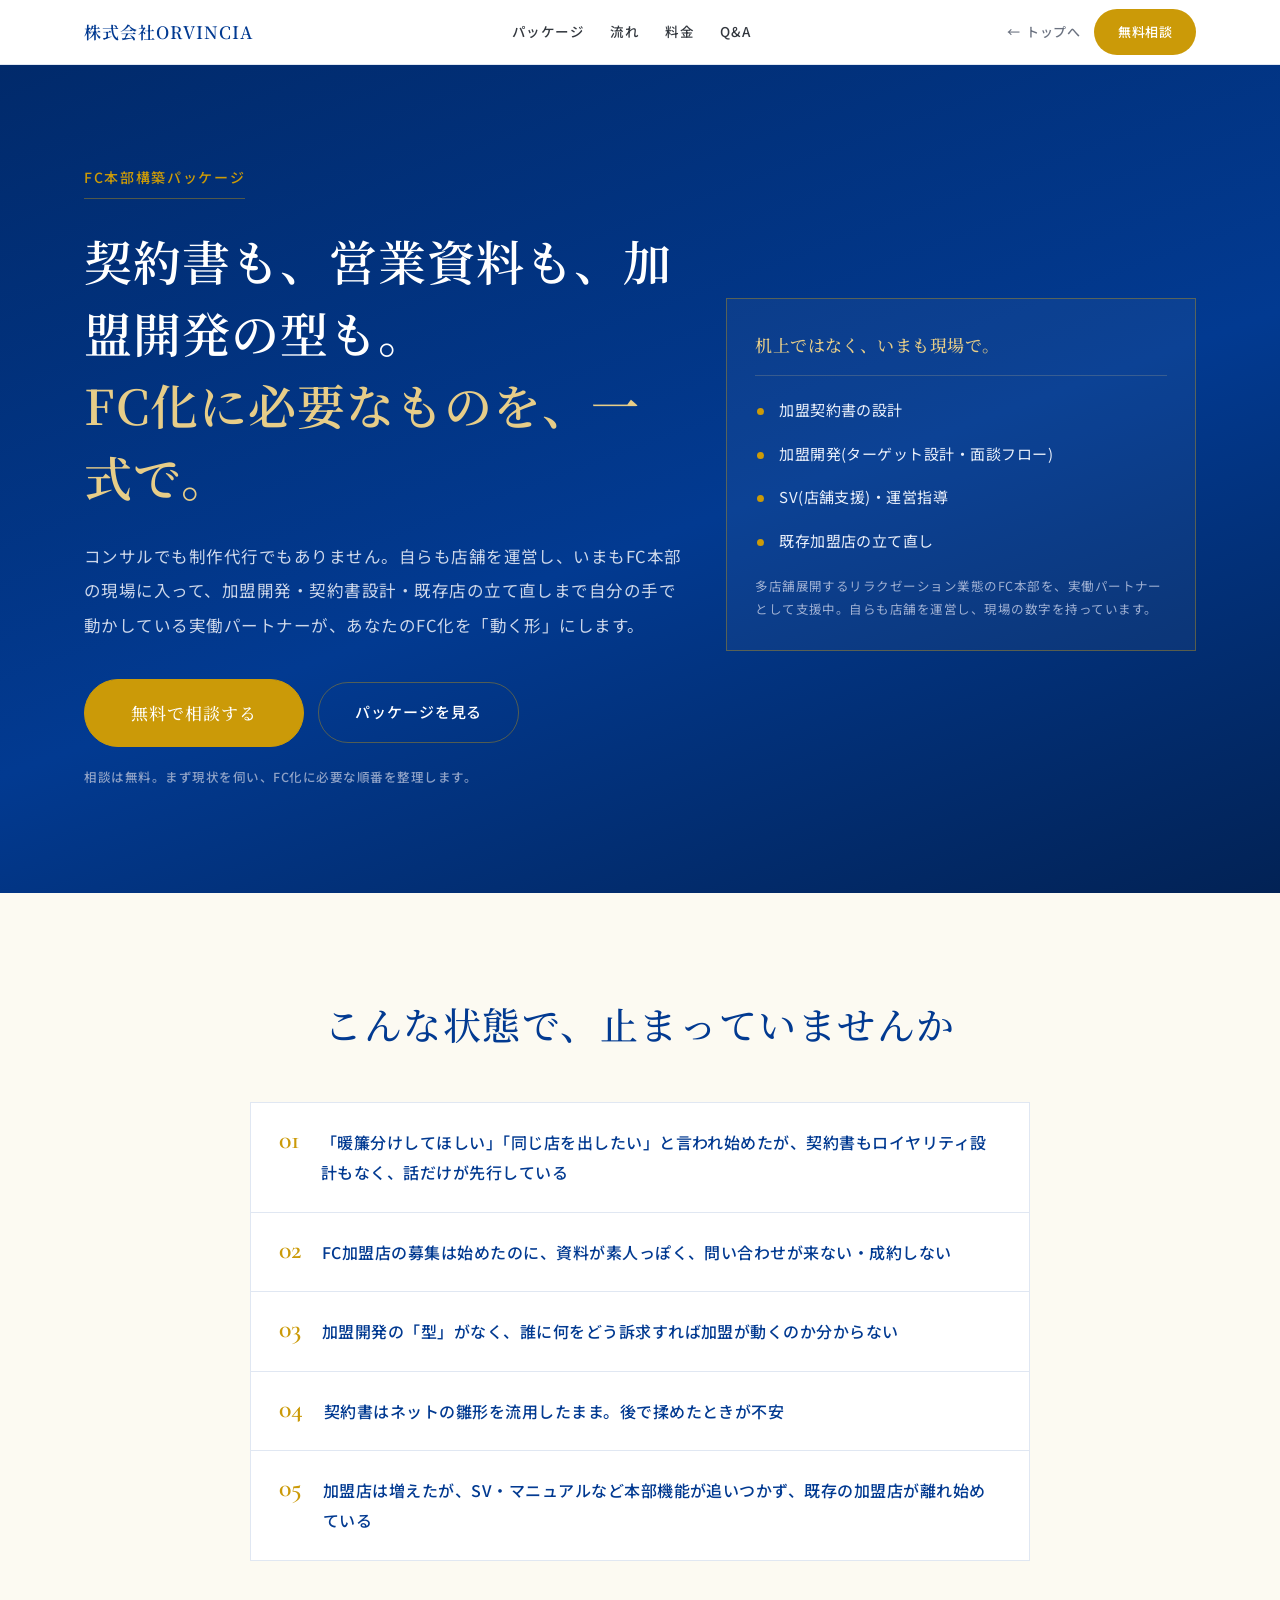
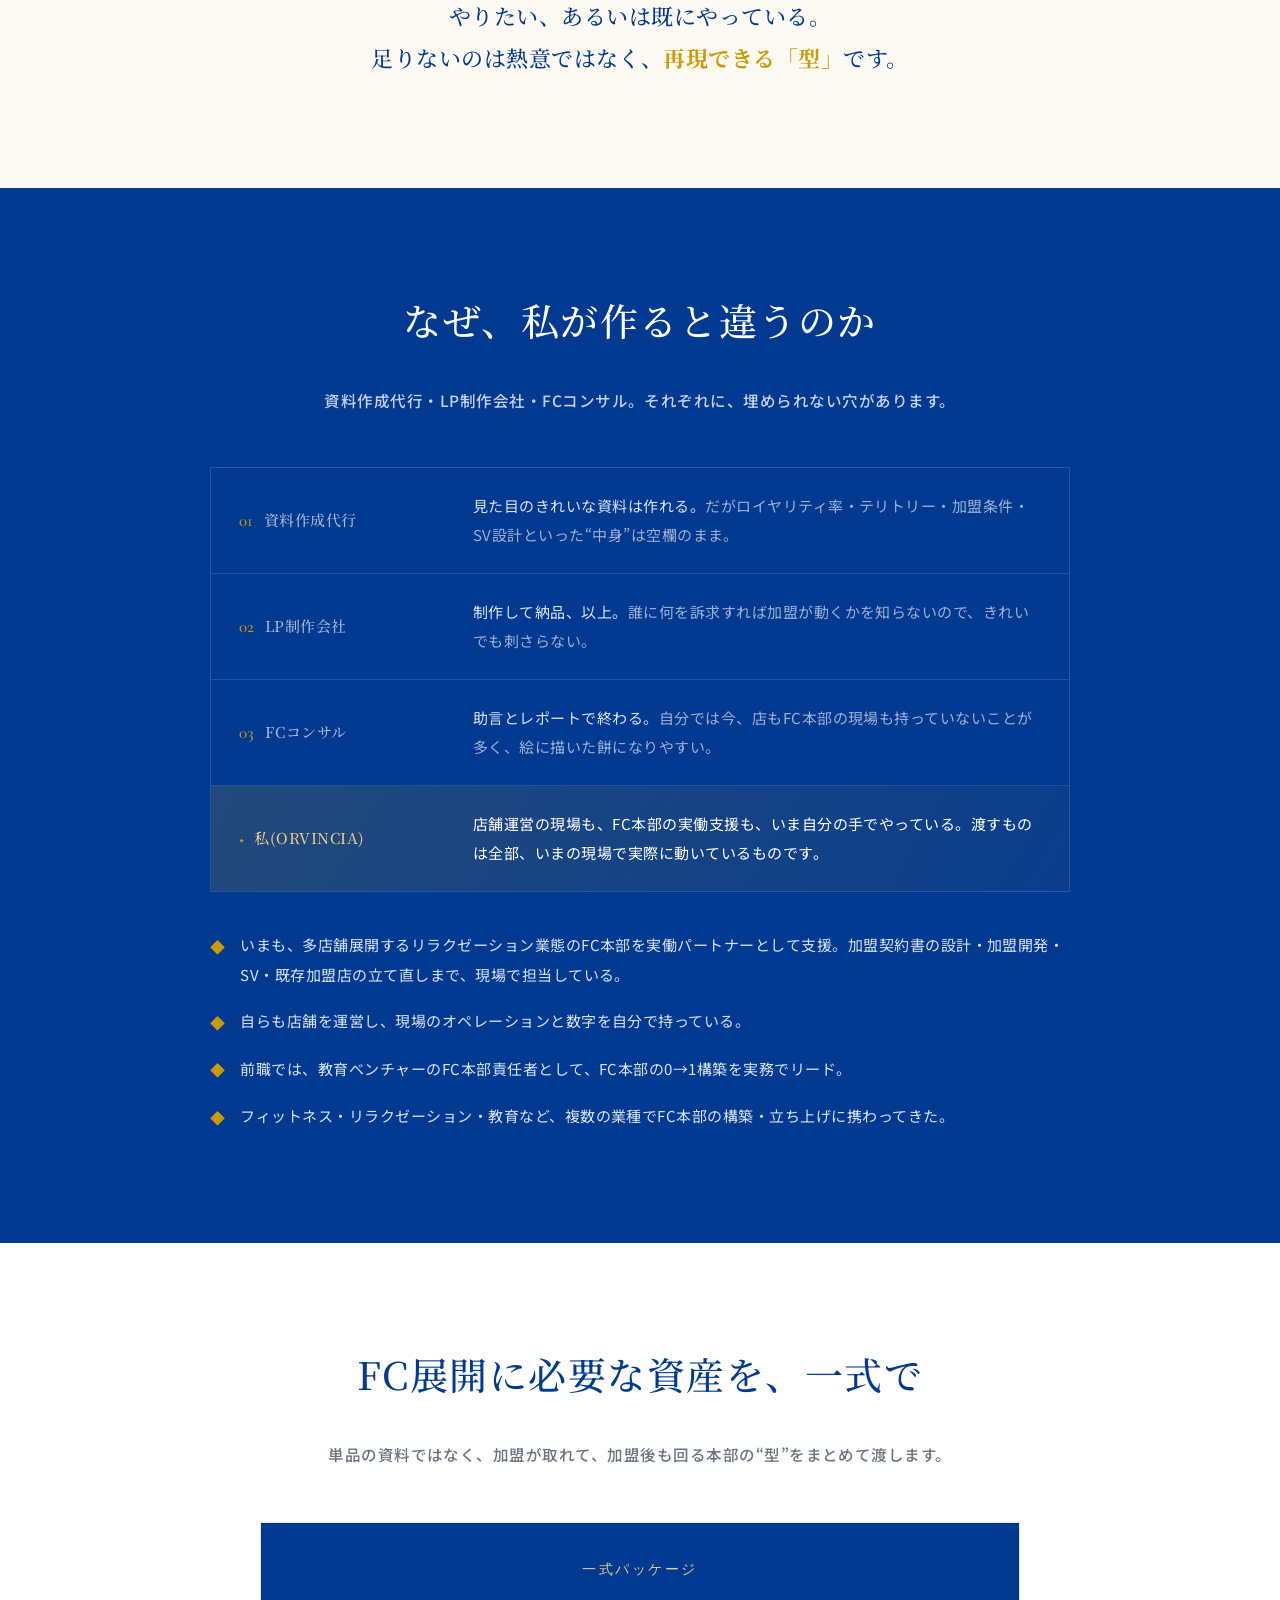
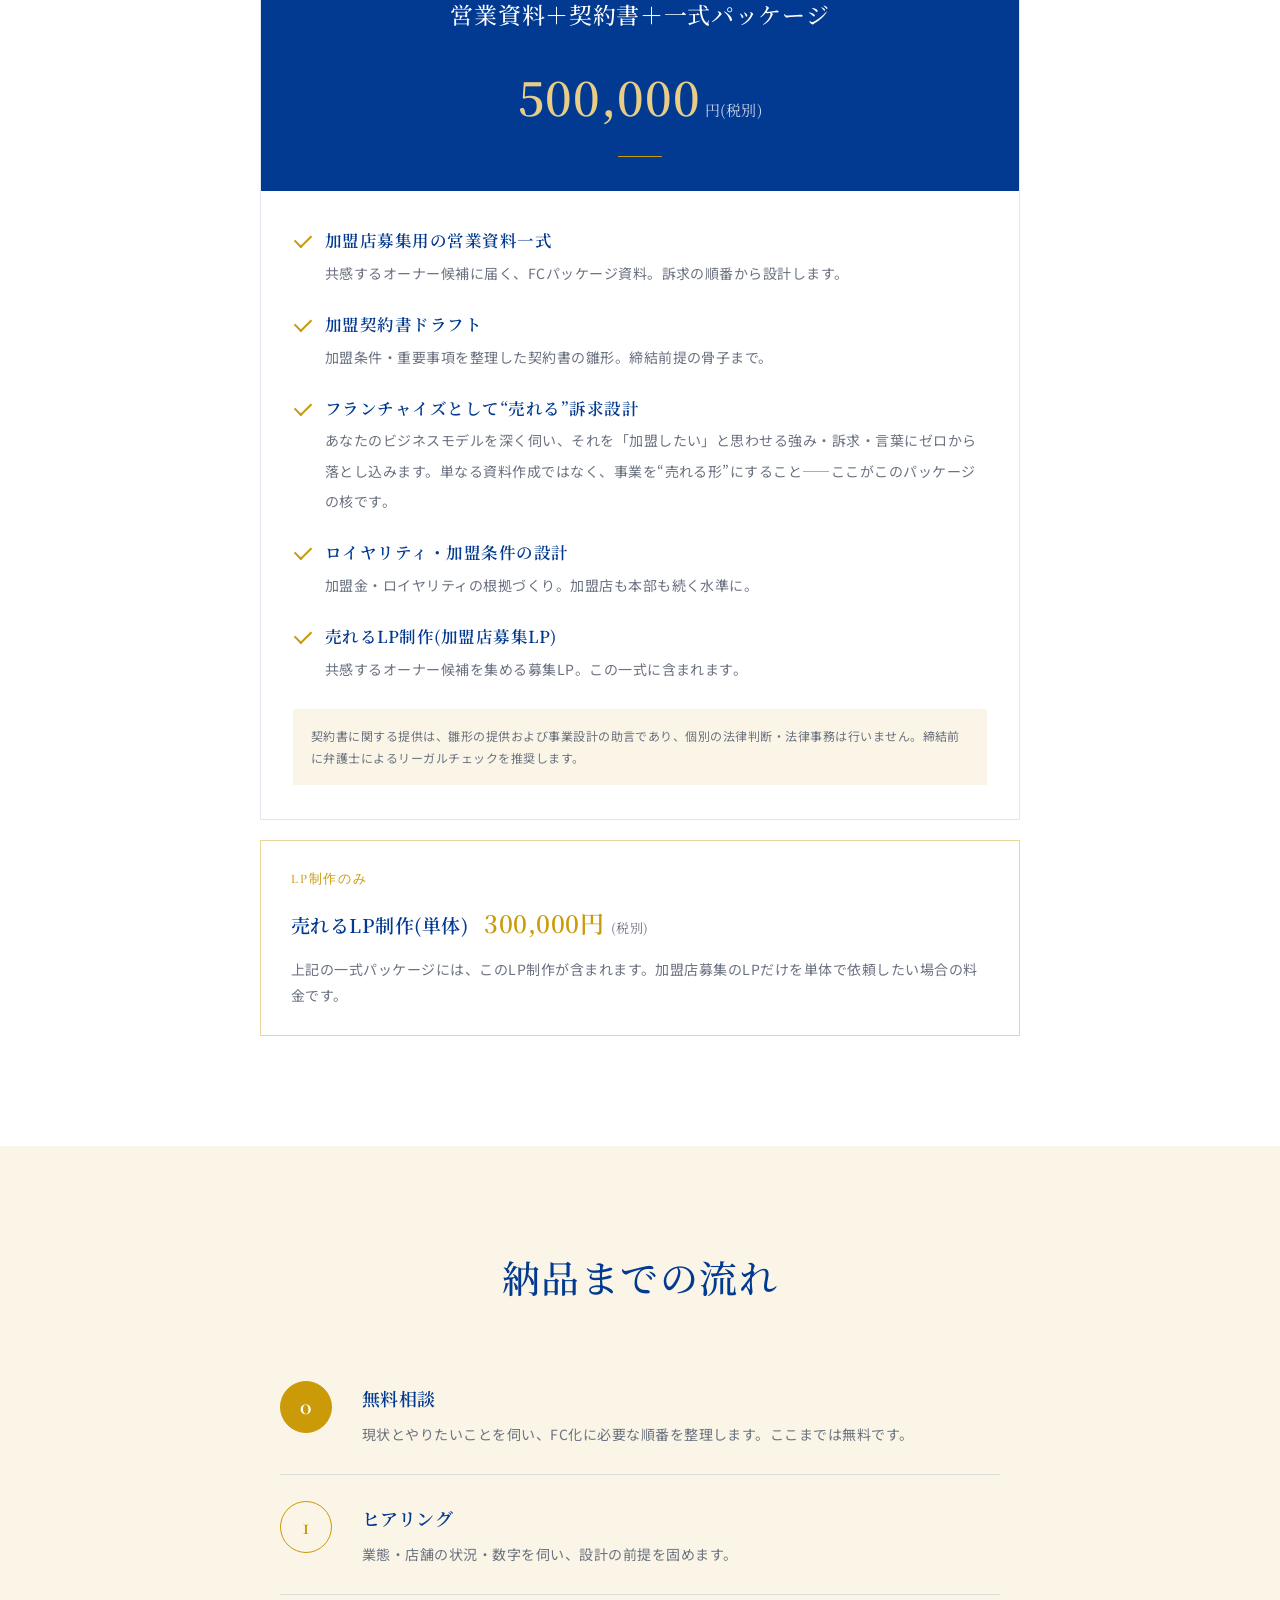
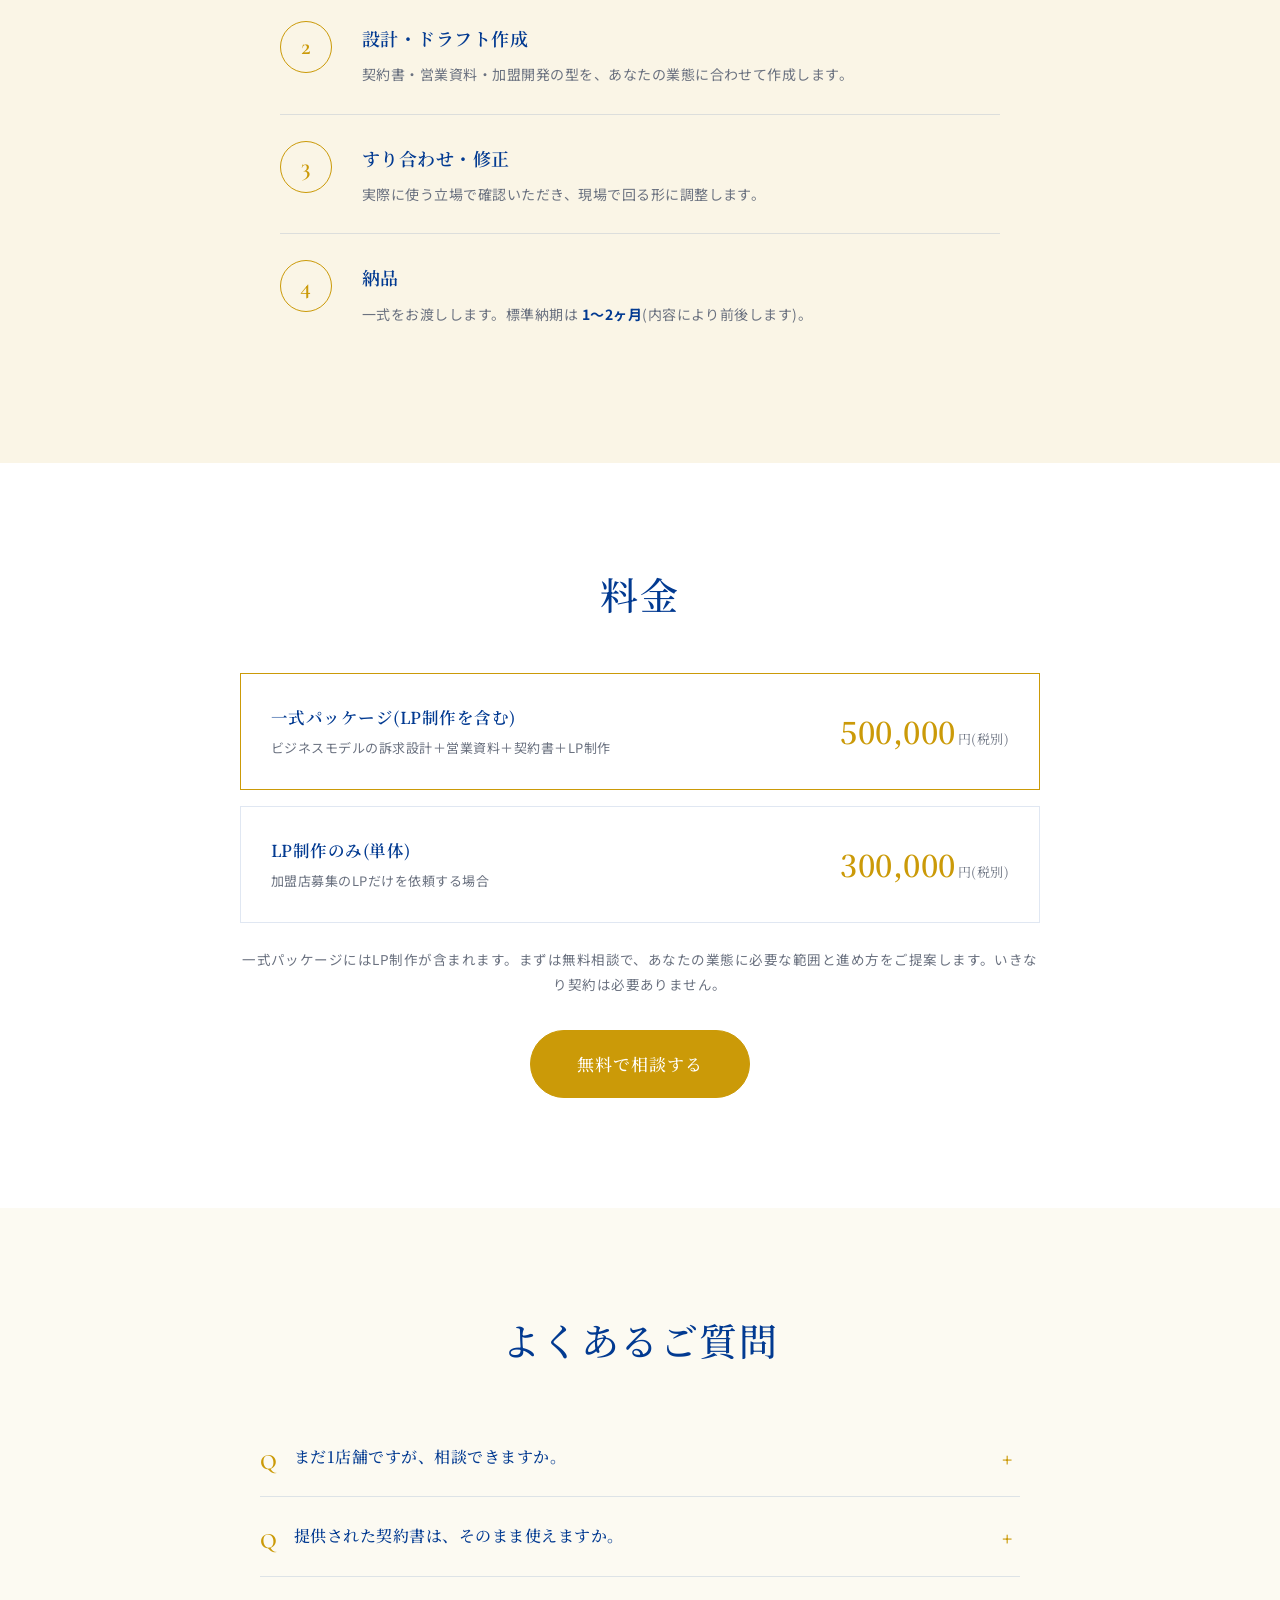
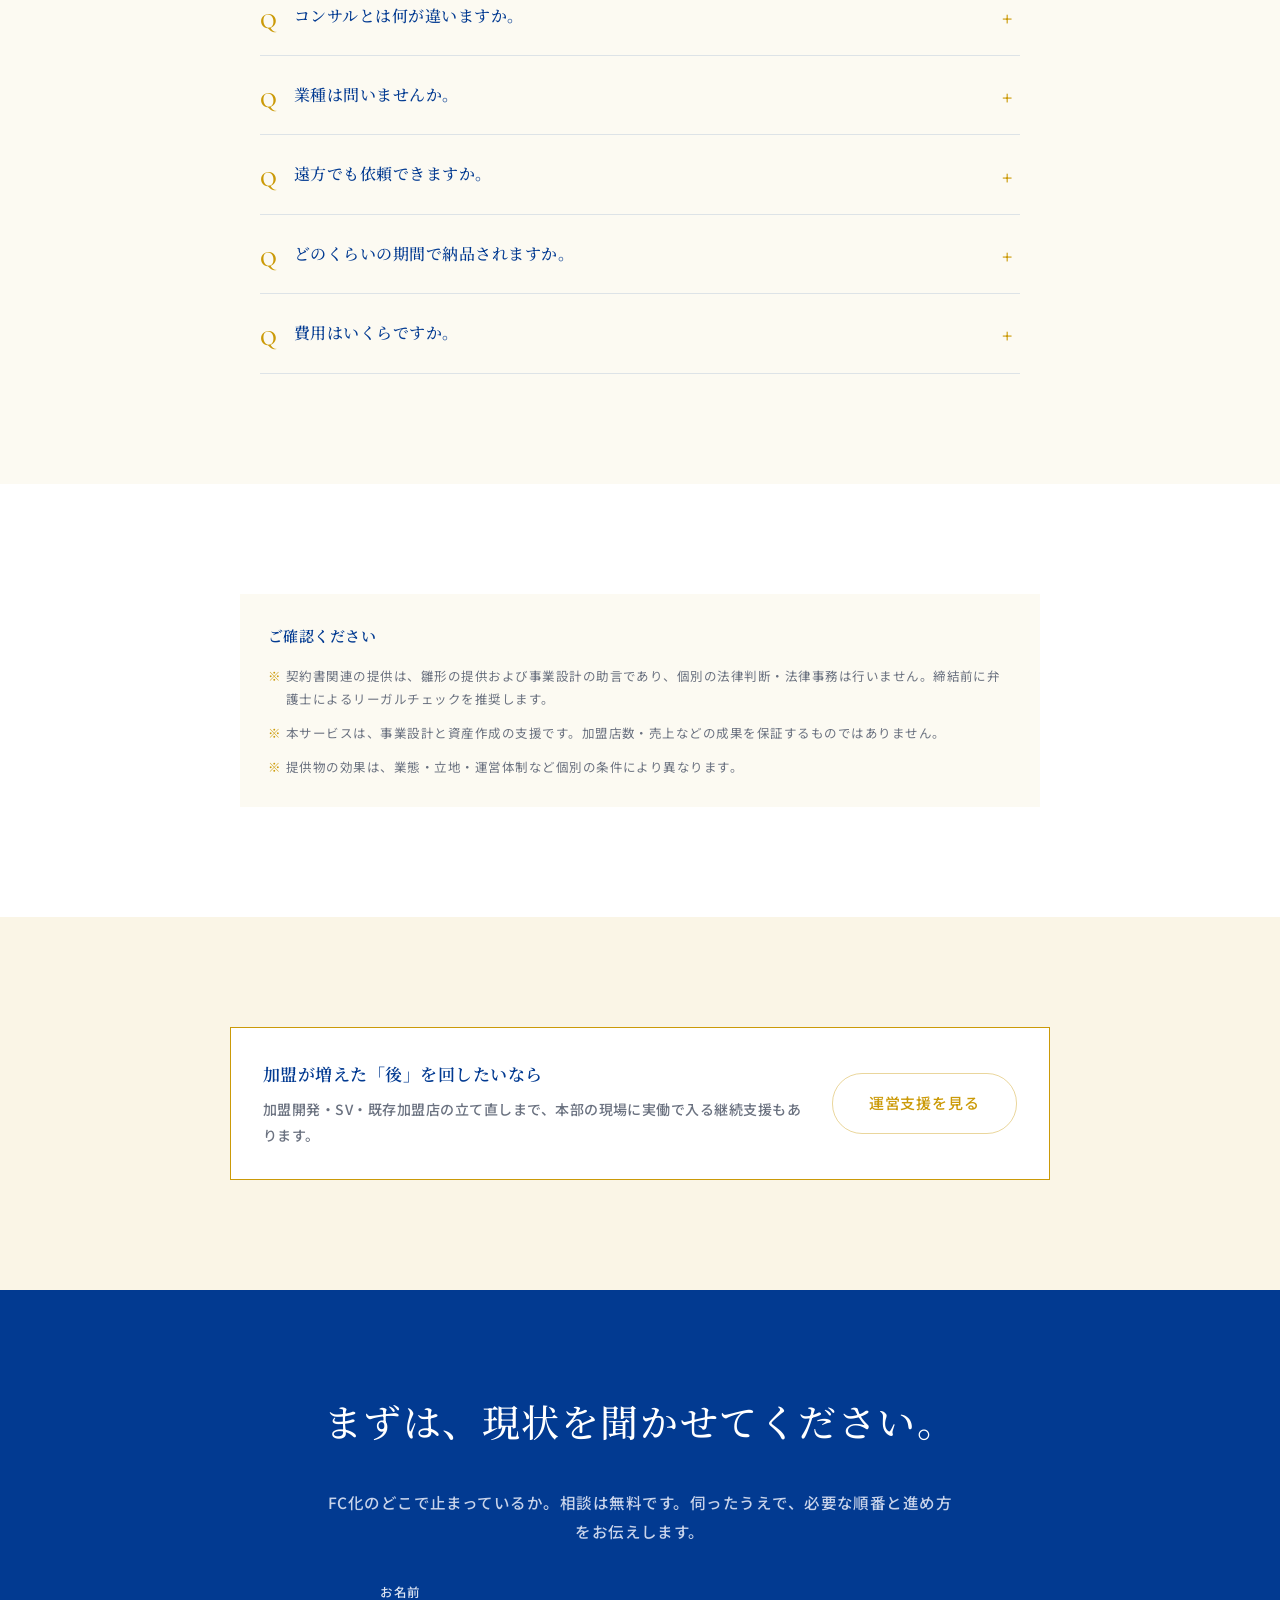
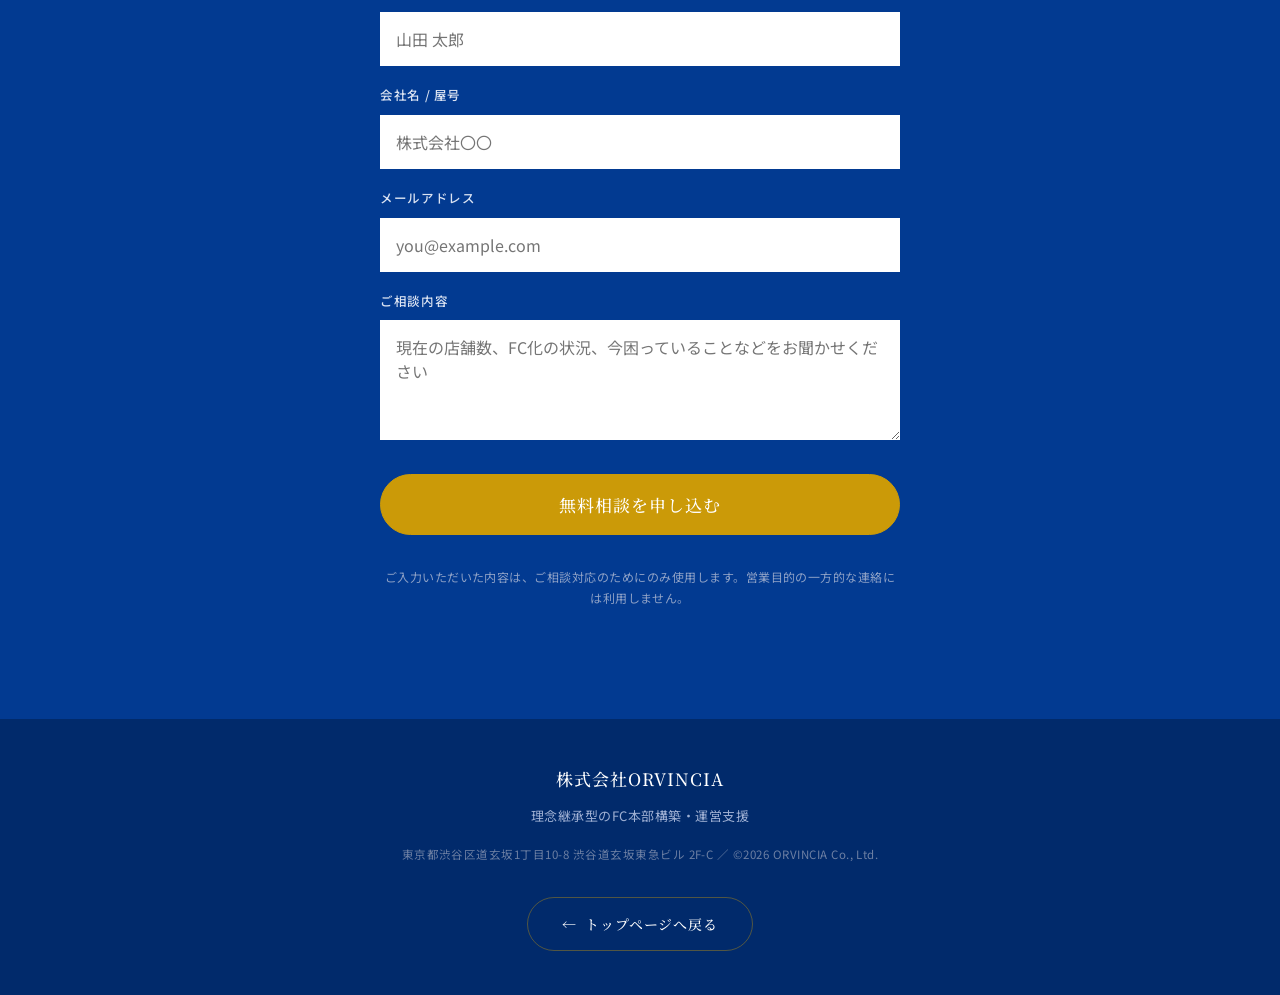
==== fc-package/index.html @ 1d01ac95 "両LPヘッダーにページ内メニューを追加 - 構築LP: パッケージ/流れ/料金/Q&A、運営支援LP: 支援内容/進め方/料金/Q&A のアンカーメニューをヘッダー中央に配置 - デスクトップ(860" ====
<!DOCTYPE html>
<html lang="ja">
<head>
<meta charset="UTF-8">
<meta name="viewport" content="width=device-width, initial-scale=1.0">
<title>FC本部構築パッケージ | 株式会社ORVINCIA</title>
<meta name="description" content="契約書・営業資料・加盟開発の型まで一式で。コンサルでも制作代行でもなく、自らも店舗を運営し、いまもFC本部の現場で手を動かしている実働パートナーが、あなたのFC化を動く資産にします。">
<link rel="preconnect" href="https://fonts.googleapis.com">
<link rel="preconnect" href="https://fonts.gstatic.com" crossorigin>
<link href="https://fonts.googleapis.com/css2?family=Cormorant+Garamond:wght@500;600&family=Noto+Sans+JP:wght@400;500;700&family=Noto+Serif+JP:wght@400;500;600;700&display=swap" rel="stylesheet">
<style>
  :root{
    --navy:#023a91;
    --navy-d:#012a6b;
    --gold:#cb9a08;
    --gold-d:#a67f06;
    --ink:#33383f;
    --ink-soft:#6b7280;
    --iv1:#fcfaf2;
    --iv2:#faf5e6;
    --iv3:#fdfaf2;
    --line:rgba(2,58,145,.12);
    --gold-line:rgba(203,154,8,.4);
    --maxw:1160px;
  }
  *{box-sizing:border-box;margin:0;padding:0}
  html{scroll-behavior:smooth;-webkit-text-size-adjust:100%}
  body{font-family:"Noto Sans JP",sans-serif;font-weight:500;color:var(--ink);background:#fff;line-height:1.9;font-size:16px;letter-spacing:.03em;-webkit-font-smoothing:antialiased}
  a{color:inherit;text-decoration:none}
  img{max-width:100%;display:block}
  .wrap{max-width:var(--maxw);margin:0 auto;padding:0 24px}
  .serif{font-family:"Noto Serif JP",serif}

  /* signature eyebrow: huge faded-gold English + navy serif JP */
  .eyebrow{margin-bottom:40px;text-align:center;line-height:1}
  .eyebrow .en{display:block;font-family:"Cormorant Garamond",serif;font-weight:600;font-size:clamp(46px,10vw,84px);color:rgba(203,154,8,.28);letter-spacing:.06em;text-transform:capitalize}
  .eyebrow .jp{display:block;font-family:"Noto Serif JP",serif;font-weight:500;font-size:clamp(24px,5.4vw,38px);color:var(--navy);margin-top:-.15em;letter-spacing:.04em;line-height:1.4}
  .on-navy .eyebrow .jp{color:#fff}
  .on-navy .eyebrow .en{color:rgba(231,205,136,.32)}
  .sub-gold{font-family:"Noto Serif JP",serif;font-weight:500;font-size:clamp(19px,3vw,24px);color:var(--gold);text-align:center;margin-bottom:8px}
  .sub-gold::before{content:"― "}
  .sub-gold::after{content:" ―"}
  .lead{text-align:center;color:var(--ink-soft);max-width:640px;margin:14px auto 0;font-size:15.5px}
  .on-navy .lead{color:#c8d3ea}

  /* header */
  header{position:sticky;top:0;z-index:60;background:rgba(255,255,255,.95);backdrop-filter:saturate(180%) blur(8px);border-bottom:1px solid var(--line)}
  .nav{display:flex;align-items:center;justify-content:space-between;gap:12px;height:64px}
  .logo{font-family:"Noto Serif JP",serif;font-weight:600;font-size:17px;color:var(--navy);letter-spacing:.06em;transition:opacity .2s}
  .logo:hover{opacity:.65}
  .nav-right{display:flex;align-items:center;gap:14px}
  .nav-home{font-size:13px;font-weight:500;color:var(--ink-soft);letter-spacing:.04em;white-space:nowrap;transition:color .2s}
  .nav-home:hover{color:var(--gold)}
  .nav-home::before{content:"\2190";margin-right:5px}
  .nav-cta{display:inline-block;background:var(--gold);color:#fff;font-weight:500;font-size:13px;padding:11px 24px;border-radius:2em;white-space:nowrap}
  .nav-menu{display:none}
  section[id]{scroll-margin-top:78px}

  /* pill button (solid gold, white text) */
  .btn{display:inline-block;background:var(--gold);color:#fff;font-family:"Noto Serif JP",serif;font-weight:500;font-size:17px;padding:17px 46px;border-radius:2em;border:1px solid var(--gold);cursor:pointer;transition:background .2s;letter-spacing:.06em}
  .btn:hover{background:var(--gold-d);border-color:var(--gold-d)}
  .btn-line{display:inline-block;color:#fff;font-weight:500;font-size:15px;padding:15px 36px;border-radius:2em;border:1px solid var(--gold-line);letter-spacing:.06em}

  section{padding:80px 0}
  .bg-iv1{background:var(--iv1)}
  .bg-iv2{background:var(--iv2)}
  .bg-navy{background:var(--navy);color:#fff}
  .sec-head{margin-bottom:52px}

  /* hero */
  .hero{position:relative;color:#fff;background:linear-gradient(160deg,#012a6b 0%,#023a91 55%,#022255 100%);overflow:hidden;padding:0}
  .hero .watermark{position:absolute;top:-2%;right:-3%;font-family:"Cormorant Garamond",serif;font-weight:600;font-size:26vw;color:rgba(231,205,136,.06);line-height:.8;pointer-events:none;white-space:nowrap}
  .hero-inner{position:relative;display:grid;gap:44px;padding:60px 24px 70px}
  .hero .kicker{display:inline-block;font-family:"Noto Sans JP",sans-serif;font-weight:500;font-size:14px;letter-spacing:.12em;color:var(--gold);border-bottom:1px solid var(--gold-line);padding-bottom:7px;margin-bottom:26px}
  .hero h1{font-family:"Noto Serif JP",serif;font-weight:600;font-size:clamp(23px,5.6vw,48px);line-height:1.5;letter-spacing:.02em}
  .hero h1 .g{color:#e7cd88}
  .hero-sub{font-size:clamp(14.5px,2.3vw,16.5px);color:#cdd7ea;margin-top:26px;max-width:600px;line-height:2.1;font-weight:400}
  .hero-cta{margin-top:36px;display:flex;gap:14px;flex-wrap:wrap;align-items:center}
  .hero-note{margin-top:18px;font-size:12.5px;color:#8ea1c6;letter-spacing:.04em}
  .cred{border:1px solid var(--gold-line);background:rgba(255,255,255,.04);padding:30px 28px}
  .cred .k{font-family:"Noto Serif JP",serif;font-weight:500;font-size:17px;color:#e7cd88;margin-bottom:20px;padding-bottom:14px;border-bottom:1px solid rgba(231,205,136,.2)}
  .cred ul{list-style:none;display:grid;gap:15px}
  .cred li{position:relative;padding-left:24px;font-size:15px;color:#eaf0fb;font-weight:400}
  .cred li::before{content:"";position:absolute;left:2px;top:12px;width:7px;height:7px;background:var(--gold);border-radius:50%}
  .cred .note{margin-top:20px;font-size:12.5px;color:#9fb0d3;line-height:1.8;font-weight:400}

  /* problem */
  .prob{max-width:780px;margin:0 auto;display:grid;gap:0;background:#fff;border:1px solid var(--line)}
  .prob li{list-style:none;display:flex;gap:20px;align-items:flex-start;padding:24px 28px;border-bottom:1px solid var(--line);font-size:16px;color:var(--navy);font-weight:500}
  .prob li:last-child{border-bottom:0}
  .prob li .n{flex:none;font-family:"Cormorant Garamond",serif;font-weight:600;font-size:26px;color:var(--gold);line-height:1}
  .prob-close{max-width:780px;margin:34px auto 0;text-align:center;font-family:"Noto Serif JP",serif;font-weight:500;font-size:clamp(17px,2.8vw,22px);color:var(--navy);line-height:1.9}
  .prob-close b{color:var(--gold)}

  /* why comparison */
  .cmp{max-width:860px;margin:0 auto;display:grid;gap:0;border:1px solid rgba(255,255,255,.15)}
  .cmp-row{display:grid;grid-template-columns:1fr;gap:4px;padding:24px 28px;border-bottom:1px solid rgba(255,255,255,.12)}
  .cmp-row:last-child{border-bottom:0}
  .cmp-row .who{font-family:"Noto Serif JP",serif;font-weight:500;font-size:15px;color:#a9b8d6}
  .cmp-row .who i{font-family:"Cormorant Garamond",serif;font-style:normal;color:var(--gold);margin-right:10px;font-size:17px}
  .cmp-row .gap{color:#dbe3f2;font-size:15px;line-height:1.9;font-weight:400}
  .cmp-row .gap span{color:#9fb0d3}
  .cmp-me{background:linear-gradient(120deg,rgba(203,154,8,.16),rgba(203,154,8,.04))}
  .cmp-me .who{color:#e7cd88}
  .cmp-me .gap{color:#fff}
  .facts{max-width:860px;margin:38px auto 0;display:grid;gap:16px}
  .facts .f{display:flex;gap:15px;align-items:flex-start;color:#dbe3f2;font-size:15px;line-height:2;font-weight:400}
  .facts .f i{flex:none;color:var(--gold);font-style:normal;margin-top:.1em}
  .facts b{color:#e7cd88;font-weight:500}

  /* package */
  .pkg{max-width:760px;margin:0 auto;border:1px solid var(--line);background:#fff}
  .pkg-head{background:var(--navy);color:#fff;padding:34px 32px;text-align:center;position:relative}
  .pkg-head .tag{font-family:"Cormorant Garamond",serif;letter-spacing:.18em;font-size:14px;color:#e7cd88;text-transform:uppercase}
  .pkg-head h3{font-family:"Noto Serif JP",serif;font-weight:500;font-size:23px;margin-top:10px;letter-spacing:.03em}
  .pkg-head .price{margin-top:16px;font-family:"Noto Serif JP",serif}
  .pkg-head .price .n{font-size:46px;font-weight:600;color:#e7cd88;letter-spacing:.02em}
  .pkg-head .price small{font-size:15px;color:#c8d3ea;font-weight:400;margin-left:4px}
  .pkg-head .rule{width:44px;height:1px;background:var(--gold);margin:16px auto 0}
  .pkg-body{padding:34px 32px}
  .pkg-body ul{list-style:none;display:grid;gap:22px}
  .pkg-body li{padding-left:32px;position:relative}
  .pkg-body li::before{content:"";position:absolute;left:2px;top:9px;width:14px;height:8px;border-left:2px solid var(--gold);border-bottom:2px solid var(--gold);transform:rotate(-45deg)}
  .pkg-body li b{display:block;font-family:"Noto Serif JP",serif;color:var(--navy);font-weight:600;font-size:16.5px}
  .pkg-body li span{color:var(--ink-soft);font-size:14px;font-weight:400}
  .legal{margin-top:26px;font-size:12px;color:var(--ink-soft);background:var(--iv2);padding:16px 18px;line-height:1.85;font-weight:400}
  .opt{max-width:760px;margin:20px auto 0;border:1px solid var(--gold-line);padding:26px 30px;background:#fff}
  .opt .tag{font-family:"Cormorant Garamond",serif;letter-spacing:.14em;font-size:13px;color:var(--gold);text-transform:uppercase}
  .opt .r{display:flex;flex-wrap:wrap;align-items:baseline;gap:6px 16px;margin-top:8px}
  .opt h3{font-family:"Noto Serif JP",serif;font-weight:600;font-size:19px;color:var(--navy)}
  .opt .price{font-family:"Noto Serif JP",serif;font-weight:600;font-size:24px;color:var(--gold)}
  .opt .price small{font-size:13px;font-weight:400;color:var(--ink-soft)}
  .opt p{color:var(--ink-soft);font-size:14px;margin-top:10px;font-weight:400}

  /* flow */
  .flow{max-width:720px;margin:0 auto}
  .step{display:grid;grid-template-columns:60px 1fr;gap:22px;padding:26px 0;border-bottom:1px solid var(--line)}
  .step:last-child{border-bottom:0}
  .step .num{width:52px;height:52px;border-radius:50%;border:1px solid var(--gold);color:var(--gold);font-family:"Cormorant Garamond",serif;font-size:24px;font-weight:600;display:flex;align-items:center;justify-content:center}
  .step .num.free{background:var(--gold);color:#fff;border-color:var(--gold)}
  .step h3{font-family:"Noto Serif JP",serif;font-weight:600;font-size:18px;color:var(--navy)}
  .step p{color:var(--ink-soft);font-size:14px;margin-top:6px;font-weight:400}

  /* price */
  .price-grid{max-width:800px;margin:0 auto;display:grid;gap:16px}
  .price-card{border:1px solid var(--line);background:#fff;padding:28px 30px;display:flex;flex-wrap:wrap;justify-content:space-between;align-items:center;gap:12px}
  .price-card.main{border:1px solid var(--gold)}
  .price-card .l .t{font-family:"Noto Serif JP",serif;font-weight:600;color:var(--navy);font-size:16.5px}
  .price-card .l .s{color:var(--ink-soft);font-size:13px;margin-top:3px;font-weight:400}
  .price-card .p{font-family:"Noto Serif JP",serif;font-weight:600;font-size:30px;color:var(--gold)}
  .price-card .p small{font-size:13px;font-weight:400;color:var(--ink-soft);margin-left:2px}
  .price-note{max-width:800px;margin:24px auto 0;color:var(--ink-soft);font-size:13.5px;text-align:center;font-weight:400}

  /* faq */
  .faq{max-width:760px;margin:0 auto}
  .faq details{border-bottom:1px solid var(--line);background:transparent}
  .faq summary{list-style:none;cursor:pointer;padding:24px 52px 24px 34px;position:relative;font-family:"Noto Serif JP",serif;font-weight:500;color:var(--navy);font-size:16px}
  .faq summary::-webkit-details-marker{display:none}
  .faq summary::before{content:"Q";position:absolute;left:0;top:24px;font-family:"Cormorant Garamond",serif;font-size:22px;color:var(--gold);font-weight:600}
  .faq summary::after{content:"+";position:absolute;right:8px;top:50%;transform:translateY(-50%);font-family:"Cormorant Garamond",serif;font-size:26px;color:var(--gold)}
  .faq details[open] summary::after{content:"–"}
  .faq .a{padding:0 8px 26px 34px;color:var(--ink-soft);font-size:14.5px;line-height:2;font-weight:400}

  /* disclaimer */
  .disc{max-width:800px;margin:0 auto;background:var(--iv1);padding:28px 28px}
  .disc h3{font-family:"Noto Serif JP",serif;font-weight:600;font-size:15px;color:var(--navy);margin-bottom:14px}
  .disc ul{list-style:none;display:grid;gap:11px}
  .disc li{font-size:12.5px;color:var(--ink-soft);padding-left:18px;position:relative;line-height:1.85;font-weight:400}
  .disc li::before{content:"※";position:absolute;left:0;color:var(--gold)}

  /* cta */
  .cta-head{text-align:center;max-width:640px;margin:0 auto 34px}
  form{max-width:520px;margin:0 auto;display:grid;gap:17px}
  .field label{display:block;font-size:12.5px;font-weight:500;color:#dbe3f2;margin-bottom:8px;letter-spacing:.05em}
  .field input,.field textarea{width:100%;font-family:inherit;font-size:16px;color:var(--ink);background:#fff;border:0;padding:15px 16px}
  .field textarea{min-height:120px;resize:vertical}
  form .btn{width:100%;margin-top:8px}
  .cta-note{margin-top:14px;font-size:12px;color:#8ea1c6;line-height:1.8;text-align:center;font-weight:400}

  /* footer */
  footer{background:#012a6b;color:#9fb0d3;padding:44px 0}
  .foot{display:grid;gap:9px;text-align:center}
  .foot .c{font-family:"Noto Serif JP",serif;font-weight:500;color:#fff;font-size:17px;letter-spacing:.06em}
  .foot .m{font-size:13px;font-weight:400}
  .foot .a{font-size:11.5px;color:#6c7fa3;margin-top:6px;font-weight:400}
  .foot-home{justify-self:center;margin-top:22px;display:inline-block;color:#fff;font-family:"Noto Serif JP",serif;font-weight:500;font-size:14px;letter-spacing:.06em;padding:13px 34px;border:1px solid var(--gold-line);border-radius:2em;transition:background .2s,border-color .2s}
  .foot-home:hover{background:var(--gold);border-color:var(--gold)}
  .foot-home::before{content:"\2190";margin-right:8px}

  @media(max-width:600px){
    .wrap{padding:0 30px}
    .hero-inner{padding:48px 30px 56px}
    .hero .kicker{font-size:12.5px;letter-spacing:.1em}
    .logo{font-size:14.5px;letter-spacing:.03em}
    .nav-right{gap:10px}
    .nav-home{font-size:12px}
    .nav-cta{font-size:12px;padding:10px 18px}
    .hero-sub{line-height:2}
    .sec-head{margin-bottom:40px}
    section{padding:64px 0}
  }
  @media(min-width:860px){
    section{padding:110px 0}
    .hero-inner{grid-template-columns:1.12fr .88fr;align-items:center;padding:96px 24px 104px}
    .cmp-row{grid-template-columns:210px 1fr;align-items:center;gap:24px}
    .nav-menu{display:flex;gap:26px;align-items:center}
    .nav-menu a{font-size:13.5px;font-weight:500;color:var(--ink);letter-spacing:.04em;transition:color .2s}
    .nav-menu a:hover{color:var(--gold)}
  }
</style>
</head>
<body>

<header>
  <div class="wrap nav">
    <a href="/" class="logo">株式会社ORVINCIA</a>
    <nav class="nav-menu">
      <a href="#package">パッケージ</a>
      <a href="#flow">流れ</a>
      <a href="#price">料金</a>
      <a href="#faq">Q&amp;A</a>
    </nav>
    <div class="nav-right">
      <a href="/" class="nav-home">トップへ</a>
      <a href="#contact" class="nav-cta">無料相談</a>
    </div>
  </div>
</header>

<!-- HERO -->
<section class="hero">
  <div class="wrap hero-inner">
    <div>
      <span class="kicker">FC本部構築パッケージ</span>
      <h1>契約書も、営業資料も、加盟開発の型も。<br><span class="g">FC化に必要なものを、一式で。</span></h1>
      <p class="hero-sub">コンサルでも制作代行でもありません。自らも店舗を運営し、いまもFC本部の現場に入って、加盟開発・契約書設計・既存店の立て直しまで自分の手で動かしている実働パートナーが、あなたのFC化を「動く形」にします。</p>
      <div class="hero-cta">
        <a href="#contact" class="btn">無料で相談する</a>
        <a href="#package" class="btn-line">パッケージを見る</a>
      </div>
      <p class="hero-note">相談は無料。まず現状を伺い、FC化に必要な順番を整理します。</p>
    </div>
    <div class="cred">
      <div class="k">机上ではなく、いまも現場で。</div>
      <ul>
        <li>加盟契約書の設計</li>
        <li>加盟開発(ターゲット設計・面談フロー)</li>
        <li>SV(店舗支援)・運営指導</li>
        <li>既存加盟店の立て直し</li>
      </ul>
      <p class="note">多店舗展開するリラクゼーション業態のFC本部を、実働パートナーとして支援中。自らも店舗を運営し、現場の数字を持っています。</p>
    </div>
  </div>
</section>

<!-- ISSUE -->
<section class="bg-iv1">
  <div class="wrap">
    <div class="sec-head">
      <div class="eyebrow"><span class="jp">こんな状態で、止まっていませんか</span></div>
    </div>
    <ul class="prob">
      <li><span class="n">01</span><div>「暖簾分けしてほしい」「同じ店を出したい」と言われ始めたが、契約書もロイヤリティ設計もなく、話だけが先行している</div></li>
      <li><span class="n">02</span><div>FC加盟店の募集は始めたのに、資料が素人っぽく、問い合わせが来ない・成約しない</div></li>
      <li><span class="n">03</span><div>加盟開発の「型」がなく、誰に何をどう訴求すれば加盟が動くのか分からない</div></li>
      <li><span class="n">04</span><div>契約書はネットの雛形を流用したまま。後で揉めたときが不安</div></li>
      <li><span class="n">05</span><div>加盟店は増えたが、SV・マニュアルなど本部機能が追いつかず、既存の加盟店が離れ始めている</div></li>
    </ul>
    <p class="prob-close">やりたい、あるいは既にやっている。<br>足りないのは熱意ではなく、<b>再現できる「型」</b>です。</p>
  </div>
</section>

<!-- REASON -->
<section class="bg-navy on-navy">
  <div class="wrap">
    <div class="sec-head">
      <div class="eyebrow"><span class="jp">なぜ、私が作ると違うのか</span></div>
      <p class="lead">資料作成代行・LP制作会社・FCコンサル。それぞれに、埋められない穴があります。</p>
    </div>
    <div class="cmp">
      <div class="cmp-row"><div class="who"><i>01</i>資料作成代行</div><div class="gap">見た目のきれいな資料は作れる。<span>だがロイヤリティ率・テリトリー・加盟条件・SV設計といった“中身”は空欄のまま。</span></div></div>
      <div class="cmp-row"><div class="who"><i>02</i>LP制作会社</div><div class="gap">制作して納品、以上。<span>誰に何を訴求すれば加盟が動くかを知らないので、きれいでも刺さらない。</span></div></div>
      <div class="cmp-row"><div class="who"><i>03</i>FCコンサル</div><div class="gap">助言とレポートで終わる。<span>自分では今、店もFC本部の現場も持っていないことが多く、絵に描いた餅になりやすい。</span></div></div>
      <div class="cmp-row cmp-me"><div class="who"><i>◆</i>私(ORVINCIA)</div><div class="gap">店舗運営の現場も、FC本部の実働支援も、いま自分の手でやっている。渡すものは全部、いまの現場で実際に動いているものです。</div></div>
    </div>
    <div class="facts">
      <div class="f"><i>◆</i><div>いまも、多店舗展開するリラクゼーション業態のFC本部を実働パートナーとして支援。加盟契約書の設計・加盟開発・SV・既存加盟店の立て直しまで、現場で担当している。</div></div>
      <div class="f"><i>◆</i><div>自らも店舗を運営し、現場のオペレーションと数字を自分で持っている。</div></div>
      <div class="f"><i>◆</i><div>前職では、教育ベンチャーのFC本部責任者として、FC本部の0→1構築を実務でリード。</div></div>
      <div class="f"><i>◆</i><div>フィットネス・リラクゼーション・教育など、複数の業種でFC本部の構築・立ち上げに携わってきた。</div></div>
    </div>
  </div>
</section>

<!-- PACKAGE -->
<section id="package">
  <div class="wrap">
    <div class="sec-head">
      <div class="eyebrow"><span class="jp">FC展開に必要な資産を、一式で</span></div>
      <p class="lead">単品の資料ではなく、加盟が取れて、加盟後も回る本部の“型”をまとめて渡します。</p>
    </div>
    <div class="pkg">
      <div class="pkg-head">
        <div class="tag">一式パッケージ</div>
        <h3>営業資料＋契約書＋一式パッケージ</h3>
        <div class="price"><span class="n">500,000</span><small>円(税別)</small></div>
        <div class="rule"></div>
      </div>
      <div class="pkg-body">
        <ul>
          <li><b>加盟店募集用の営業資料一式</b><span>共感するオーナー候補に届く、FCパッケージ資料。訴求の順番から設計します。</span></li>
          <li><b>加盟契約書ドラフト</b><span>加盟条件・重要事項を整理した契約書の雛形。締結前提の骨子まで。</span></li>
          <li><b>フランチャイズとして“売れる”訴求設計</b><span>あなたのビジネスモデルを深く伺い、それを「加盟したい」と思わせる強み・訴求・言葉にゼロから落とし込みます。単なる資料作成ではなく、事業を“売れる形”にすること——ここがこのパッケージの核です。</span></li>
          <li><b>ロイヤリティ・加盟条件の設計</b><span>加盟金・ロイヤリティの根拠づくり。加盟店も本部も続く水準に。</span></li>
          <li><b>売れるLP制作(加盟店募集LP)</b><span>共感するオーナー候補を集める募集LP。この一式に含まれます。</span></li>
        </ul>
        <p class="legal">契約書に関する提供は、雛形の提供および事業設計の助言であり、個別の法律判断・法律事務は行いません。締結前に弁護士によるリーガルチェックを推奨します。</p>
      </div>
    </div>
    <div class="opt">
      <div class="tag">LP制作のみ</div>
      <div class="r">
        <h3>売れるLP制作(単体)</h3>
        <div class="price">300,000円 <small>(税別)</small></div>
      </div>
      <p>上記の一式パッケージには、このLP制作が含まれます。加盟店募集のLPだけを単体で依頼したい場合の料金です。</p>
    </div>
  </div>
</section>

<!-- FLOW -->
<section class="bg-iv2" id="flow">
  <div class="wrap">
    <div class="sec-head">
      <div class="eyebrow"><span class="jp">納品までの流れ</span></div>
    </div>
    <div class="flow">
      <div class="step"><div class="num free">0</div><div><h3>無料相談</h3><p>現状とやりたいことを伺い、FC化に必要な順番を整理します。ここまでは無料です。</p></div></div>
      <div class="step"><div class="num">1</div><div><h3>ヒアリング</h3><p>業態・店舗の状況・数字を伺い、設計の前提を固めます。</p></div></div>
      <div class="step"><div class="num">2</div><div><h3>設計・ドラフト作成</h3><p>契約書・営業資料・加盟開発の型を、あなたの業態に合わせて作成します。</p></div></div>
      <div class="step"><div class="num">3</div><div><h3>すり合わせ・修正</h3><p>実際に使う立場で確認いただき、現場で回る形に調整します。</p></div></div>
      <div class="step"><div class="num">4</div><div><h3>納品</h3><p>一式をお渡しします。標準納期は <b style="color:var(--navy)">1〜2ヶ月</b>(内容により前後します)。</p></div></div>
    </div>
  </div>
</section>

<!-- PRICE -->
<section id="price">
  <div class="wrap">
    <div class="sec-head">
      <div class="eyebrow"><span class="jp">料金</span></div>
    </div>
    <div class="price-grid">
      <div class="price-card main">
        <div class="l"><div class="t">一式パッケージ(LP制作を含む)</div><div class="s">ビジネスモデルの訴求設計＋営業資料＋契約書＋LP制作</div></div>
        <div class="p">500,000<small>円(税別)</small></div>
      </div>
      <div class="price-card">
        <div class="l"><div class="t">LP制作のみ(単体)</div><div class="s">加盟店募集のLPだけを依頼する場合</div></div>
        <div class="p">300,000<small>円(税別)</small></div>
      </div>
    </div>
    <p class="price-note">一式パッケージにはLP制作が含まれます。まずは無料相談で、あなたの業態に必要な範囲と進め方をご提案します。いきなり契約は必要ありません。</p>
    <div style="text-align:center;margin-top:32px"><a href="#contact" class="btn">無料で相談する</a></div>
  </div>
</section>

<!-- FAQ -->
<section class="bg-iv1" id="faq">
  <div class="wrap">
    <div class="sec-head">
      <div class="eyebrow"><span class="jp">よくあるご質問</span></div>
    </div>
    <div class="faq">
      <details><summary>まだ1店舗ですが、相談できますか。</summary><div class="a">はい。これからFC化する段階の相談が中心です。「言われ始めたが何もない」状態からの設計を得意としています。</div></details>
      <details><summary>提供された契約書は、そのまま使えますか。</summary><div class="a">雛形の提供および事業設計の助言としてお渡しします。個別の法律判断・法律事務は行いません。締結前に弁護士によるリーガルチェックを受けることを推奨します。</div></details>
      <details><summary>コンサルとは何が違いますか。</summary><div class="a">私は評論や助言で終わりません。自分でも店舗を運営し、いまもFC本部の現場に入って加盟開発や既存店支援を自分の手で行っています。渡すのは、現場で実際に動いているものです。</div></details>
      <details><summary>業種は問いませんか。</summary><div class="a">リラクゼーション・フィットネス・教育など複数業種でFC本部の構築に携わってきました。業態を伺ったうえで、その業態に合わせて設計します。</div></details>
      <details><summary>遠方でも依頼できますか。</summary><div class="a">オンラインで対応します。相談から納品まで、来社は必須ではありません。</div></details>
      <details><summary>どのくらいの期間で納品されますか。</summary><div class="a">標準で1〜2ヶ月を目安としています。範囲や状況により前後しますので、無料相談時に目安をお伝えします。</div></details>
      <details><summary>費用はいくらですか。</summary><div class="a">一式パッケージが500,000円(税別)で、加盟店募集のLP制作もこの中に含まれます。LPだけを単体で依頼する場合は300,000円(税別)です。まずは無料相談で、必要な範囲をご提案します。</div></details>
    </div>
  </div>
</section>

<!-- DISCLAIMER -->
<section>
  <div class="wrap">
    <div class="disc">
      <h3>ご確認ください</h3>
      <ul>
        <li>契約書関連の提供は、雛形の提供および事業設計の助言であり、個別の法律判断・法律事務は行いません。締結前に弁護士によるリーガルチェックを推奨します。</li>
        <li>本サービスは、事業設計と資産作成の支援です。加盟店数・売上などの成果を保証するものではありません。</li>
        <li>提供物の効果は、業態・立地・運営体制など個別の条件により異なります。</li>
      </ul>
    </div>
  </div>
</section>

<!-- CROSS LINK -->
<section class="bg-iv2">
  <div class="wrap">
    <div style="max-width:820px;margin:0 auto;border:1px solid var(--gold);background:#fff;padding:30px 32px;display:flex;flex-wrap:wrap;gap:16px;align-items:center;justify-content:space-between">
      <div style="flex:1 1 320px">
        <div style="font-family:'Noto Serif JP',serif;font-weight:600;color:var(--navy);font-size:17px;margin-bottom:6px">加盟が増えた「後」を回したいなら</div>
        <div style="color:var(--ink-soft);font-size:14px">加盟開発・SV・既存加盟店の立て直しまで、本部の現場に実働で入る継続支援もあります。</div>
      </div>
      <a href="/fc-support/" class="btn-line" style="color:var(--gold);border-color:var(--gold-line)">運営支援を見る</a>
    </div>
  </div>
</section>

<!-- CONTACT -->
<section id="contact" class="bg-navy on-navy">
  <div class="wrap">
    <div class="cta-head">
      <div class="eyebrow"><span class="jp">まずは、現状を聞かせてください。</span></div>
      <p class="lead">FC化のどこで止まっているか。相談は無料です。伺ったうえで、必要な順番と進め方をお伝えします。</p>
    </div>
    <form action="https://formspree.io/f/mkoplpod" method="POST">
      <input type="hidden" name="_subject" value="【LP】FC本部構築パッケージ 無料相談">
      <input type="hidden" name="source" value="fc-package-lp">
      <div class="field"><label for="name">お名前</label><input id="name" type="text" name="name" placeholder="山田 太郎" required></div>
      <div class="field"><label for="company">会社名 / 屋号</label><input id="company" type="text" name="company" placeholder="株式会社〇〇"></div>
      <div class="field"><label for="email">メールアドレス</label><input id="email" type="email" name="email" placeholder="you@example.com" required></div>
      <div class="field"><label for="message">ご相談内容</label><textarea id="message" name="message" placeholder="現在の店舗数、FC化の状況、今困っていることなどをお聞かせください" required></textarea></div>
      <button type="submit" class="btn">無料相談を申し込む</button>
      <p class="cta-note">ご入力いただいた内容は、ご相談対応のためにのみ使用します。営業目的の一方的な連絡には利用しません。</p>
    </form>
  </div>
</section>

<footer>
  <div class="wrap foot">
    <div class="c">株式会社ORVINCIA</div>
    <div class="m">理念継承型のFC本部構築・運営支援</div>
    <div class="a">東京都渋谷区道玄坂1丁目10-8 渋谷道玄坂東急ビル 2F-C ／ ©2026 ORVINCIA Co., Ltd.</div>
    <a href="/" class="foot-home">トップページへ戻る</a>
  </div>
</footer>

</body>
</html>
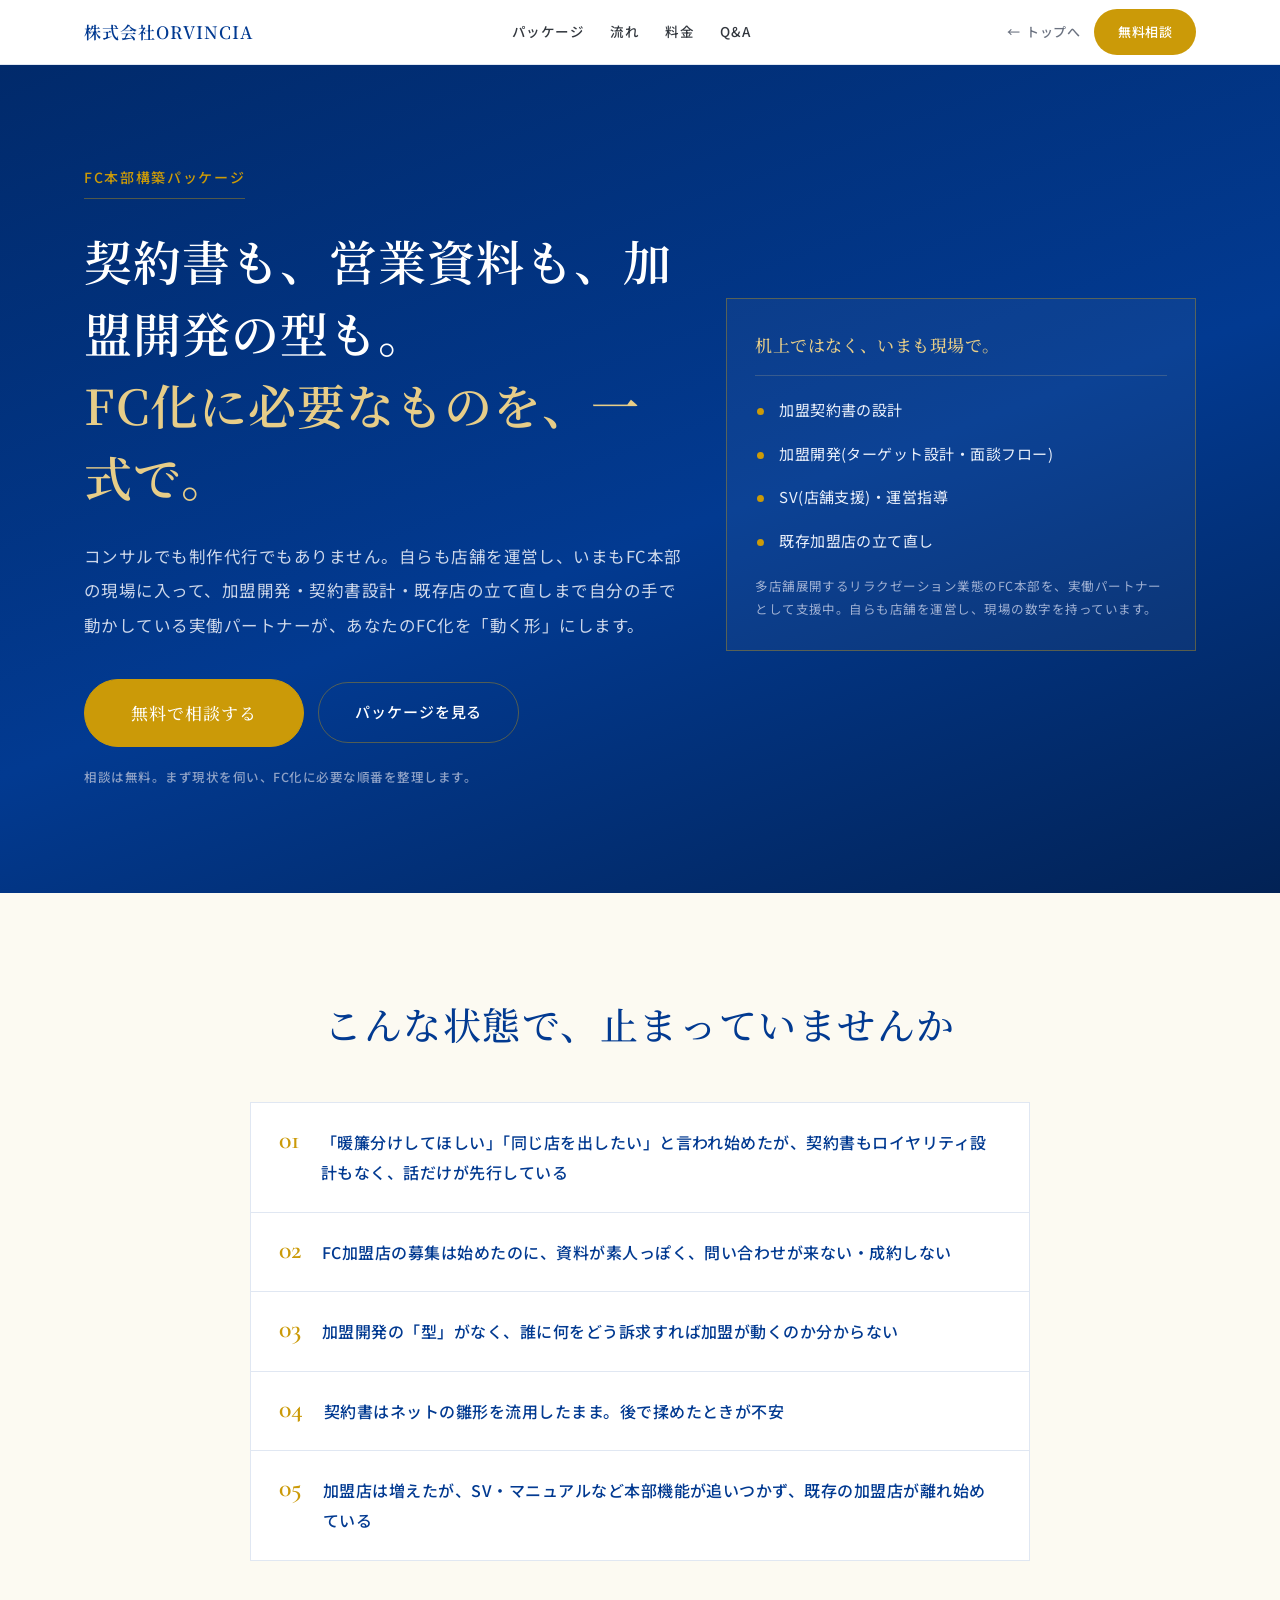
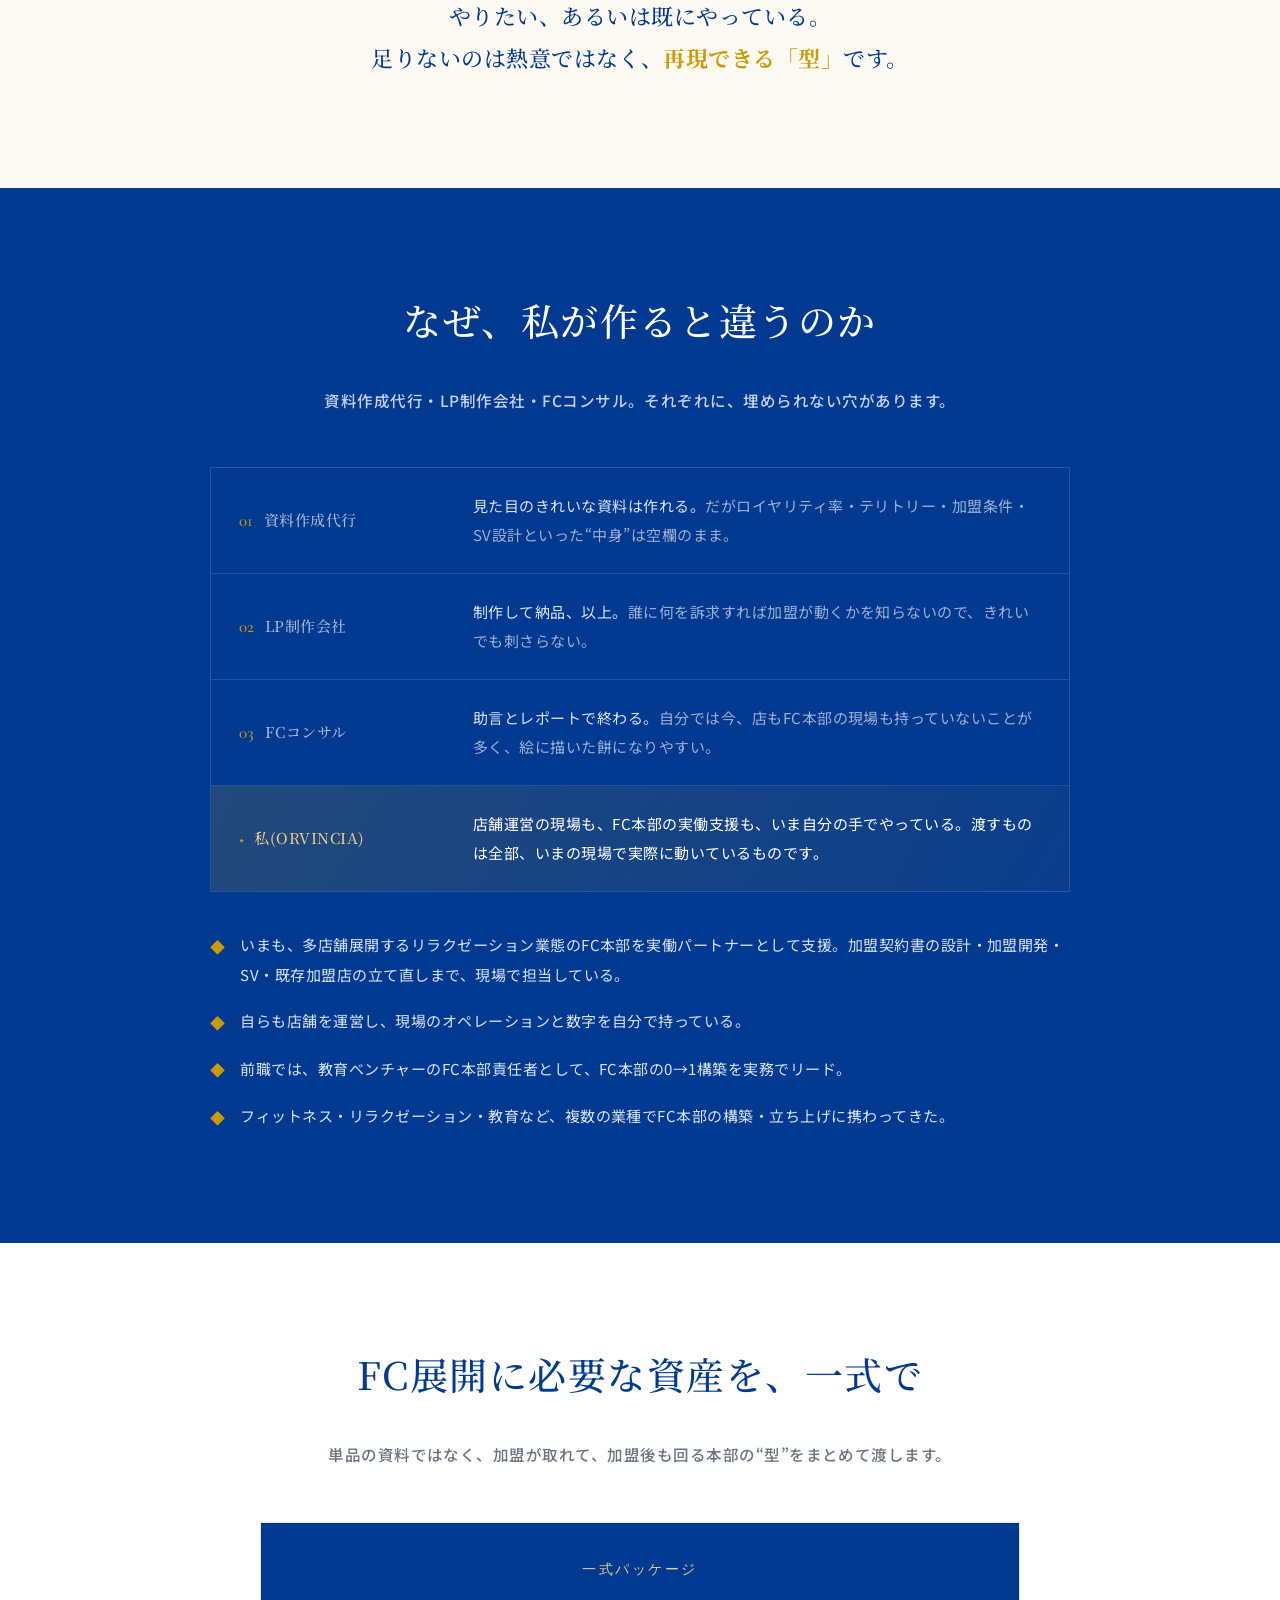
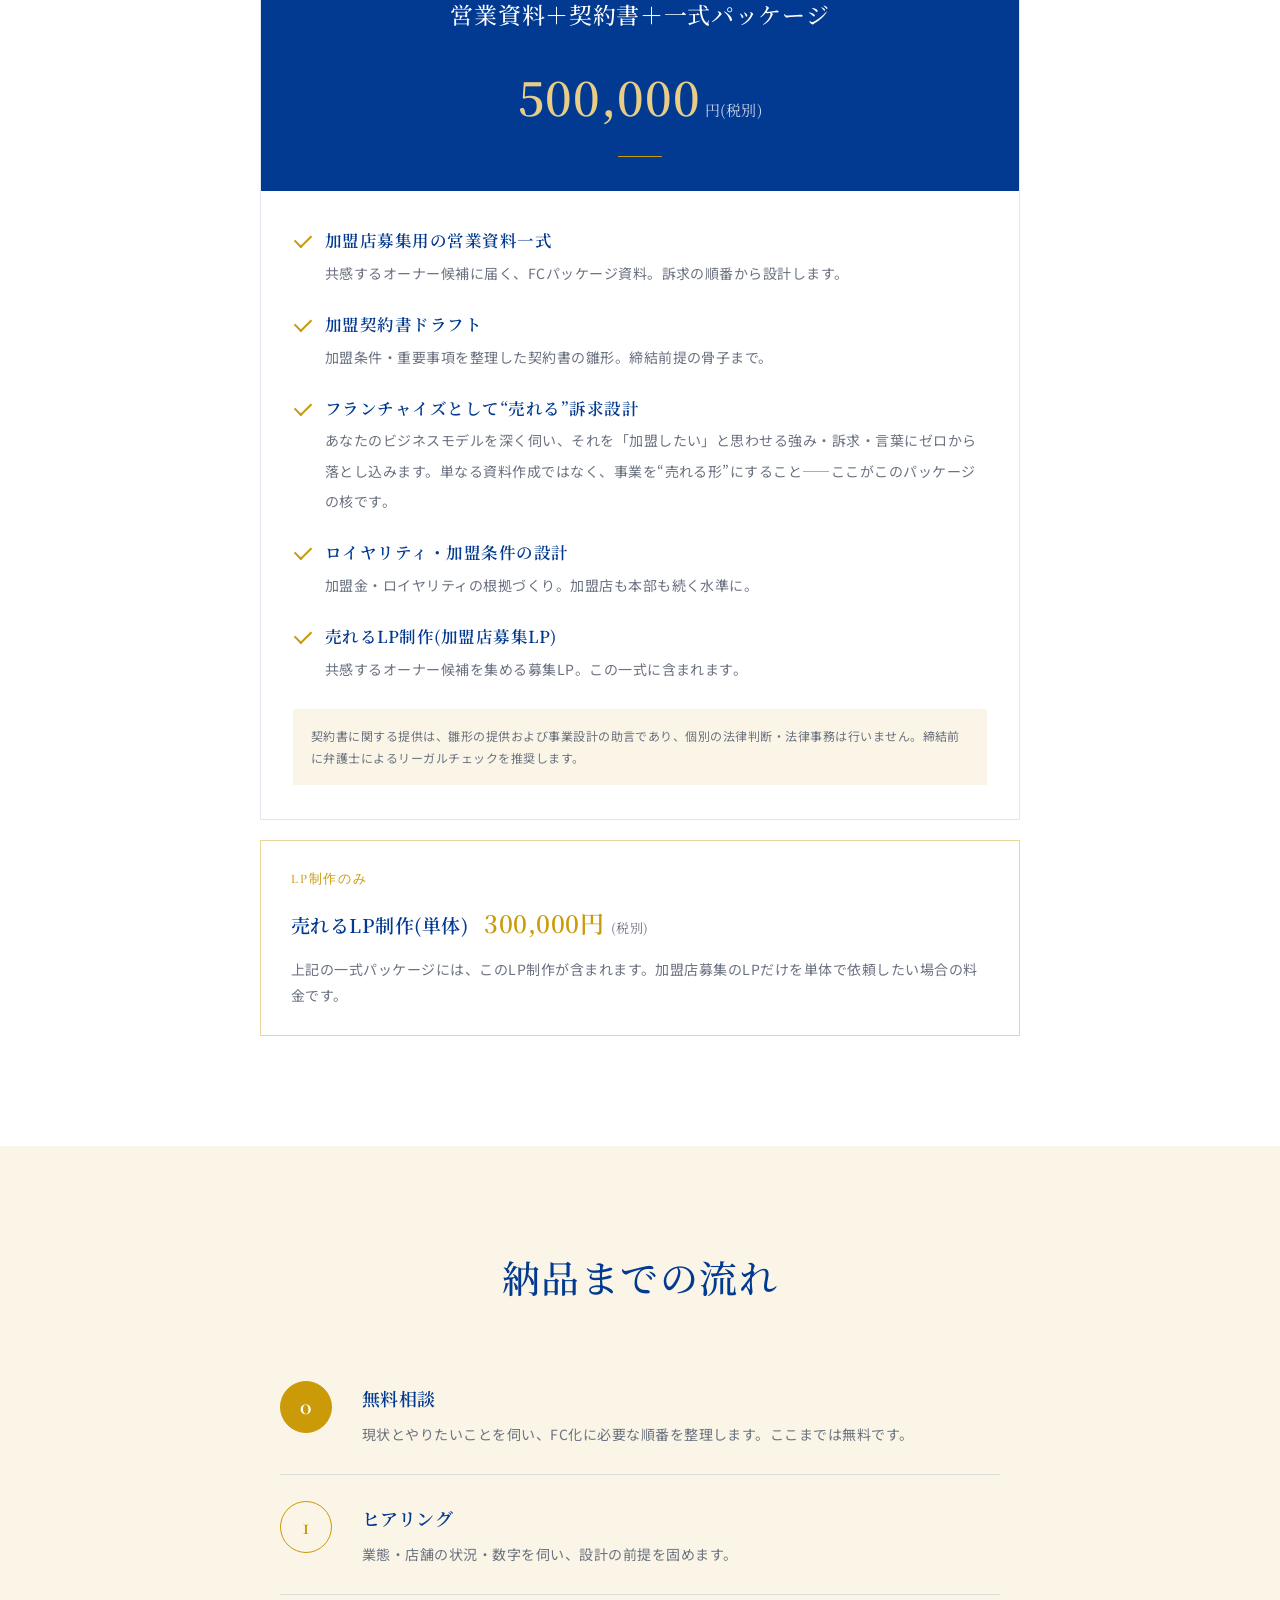
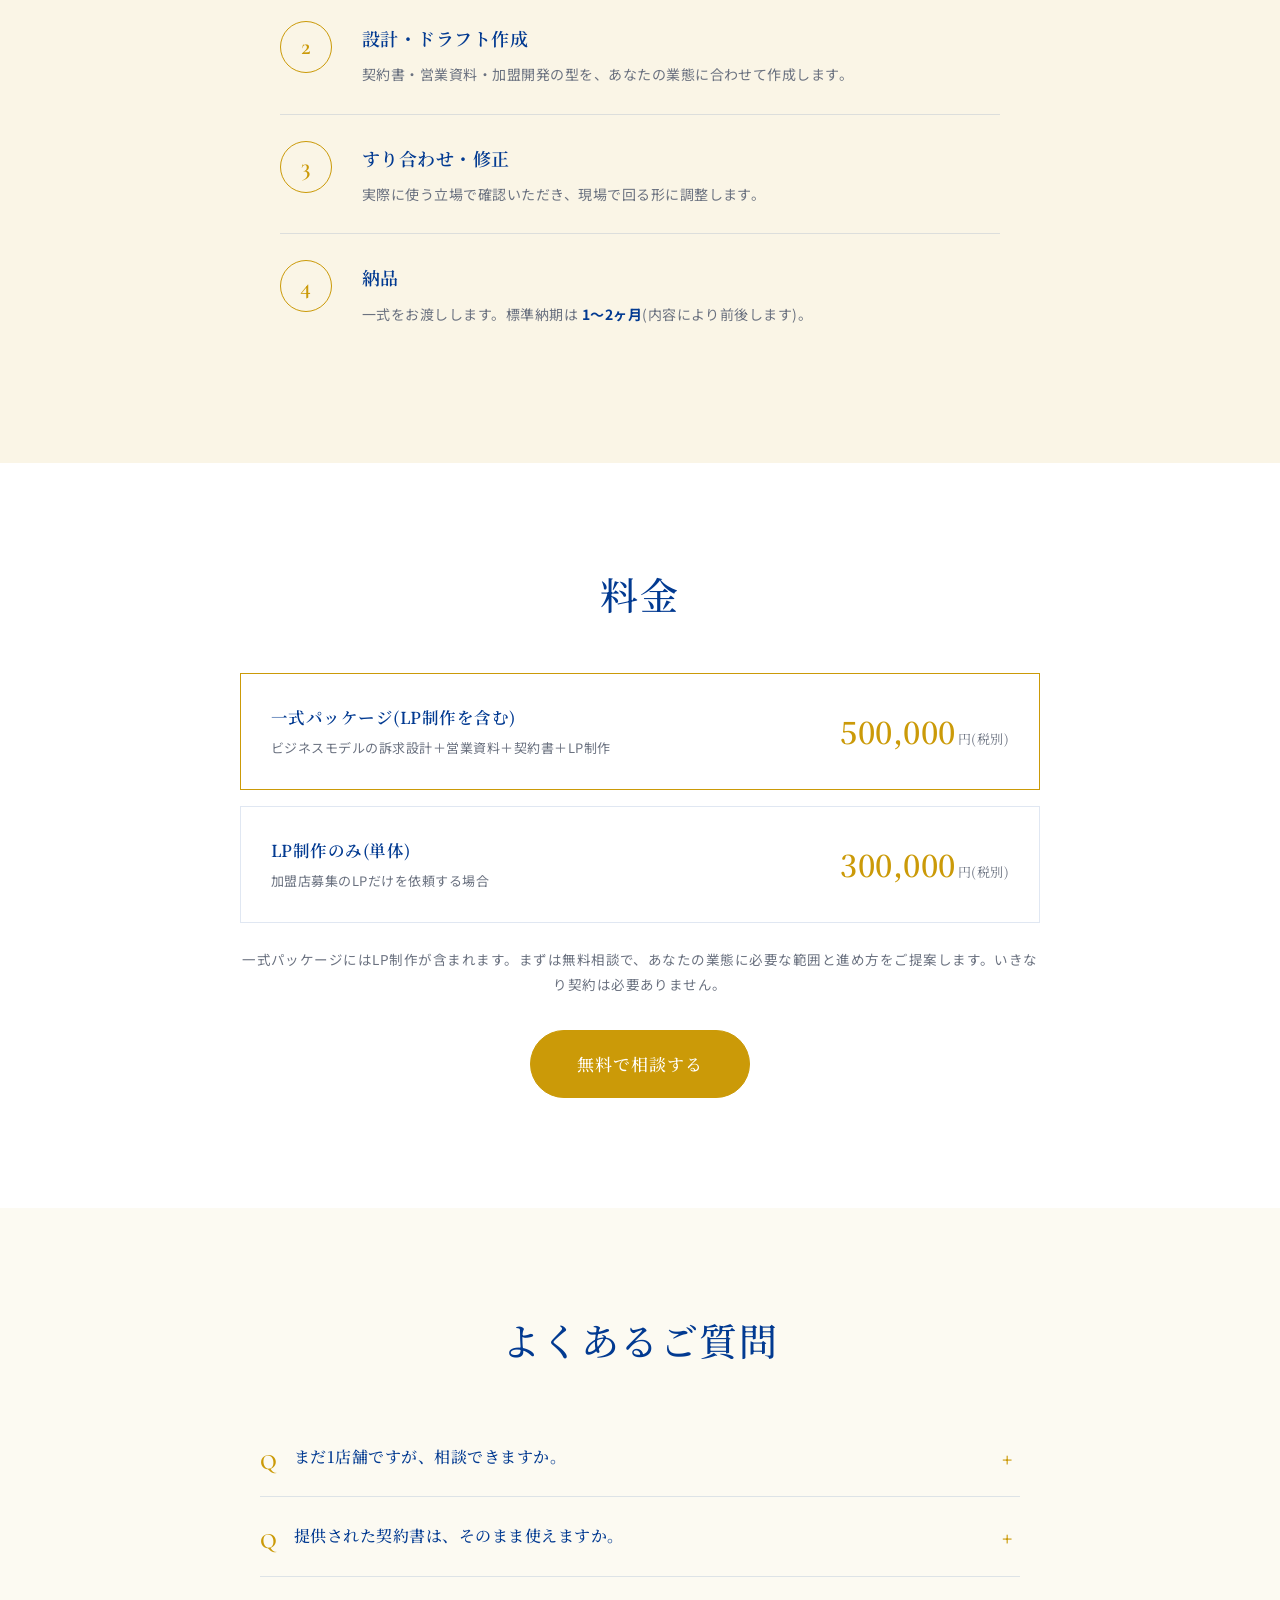
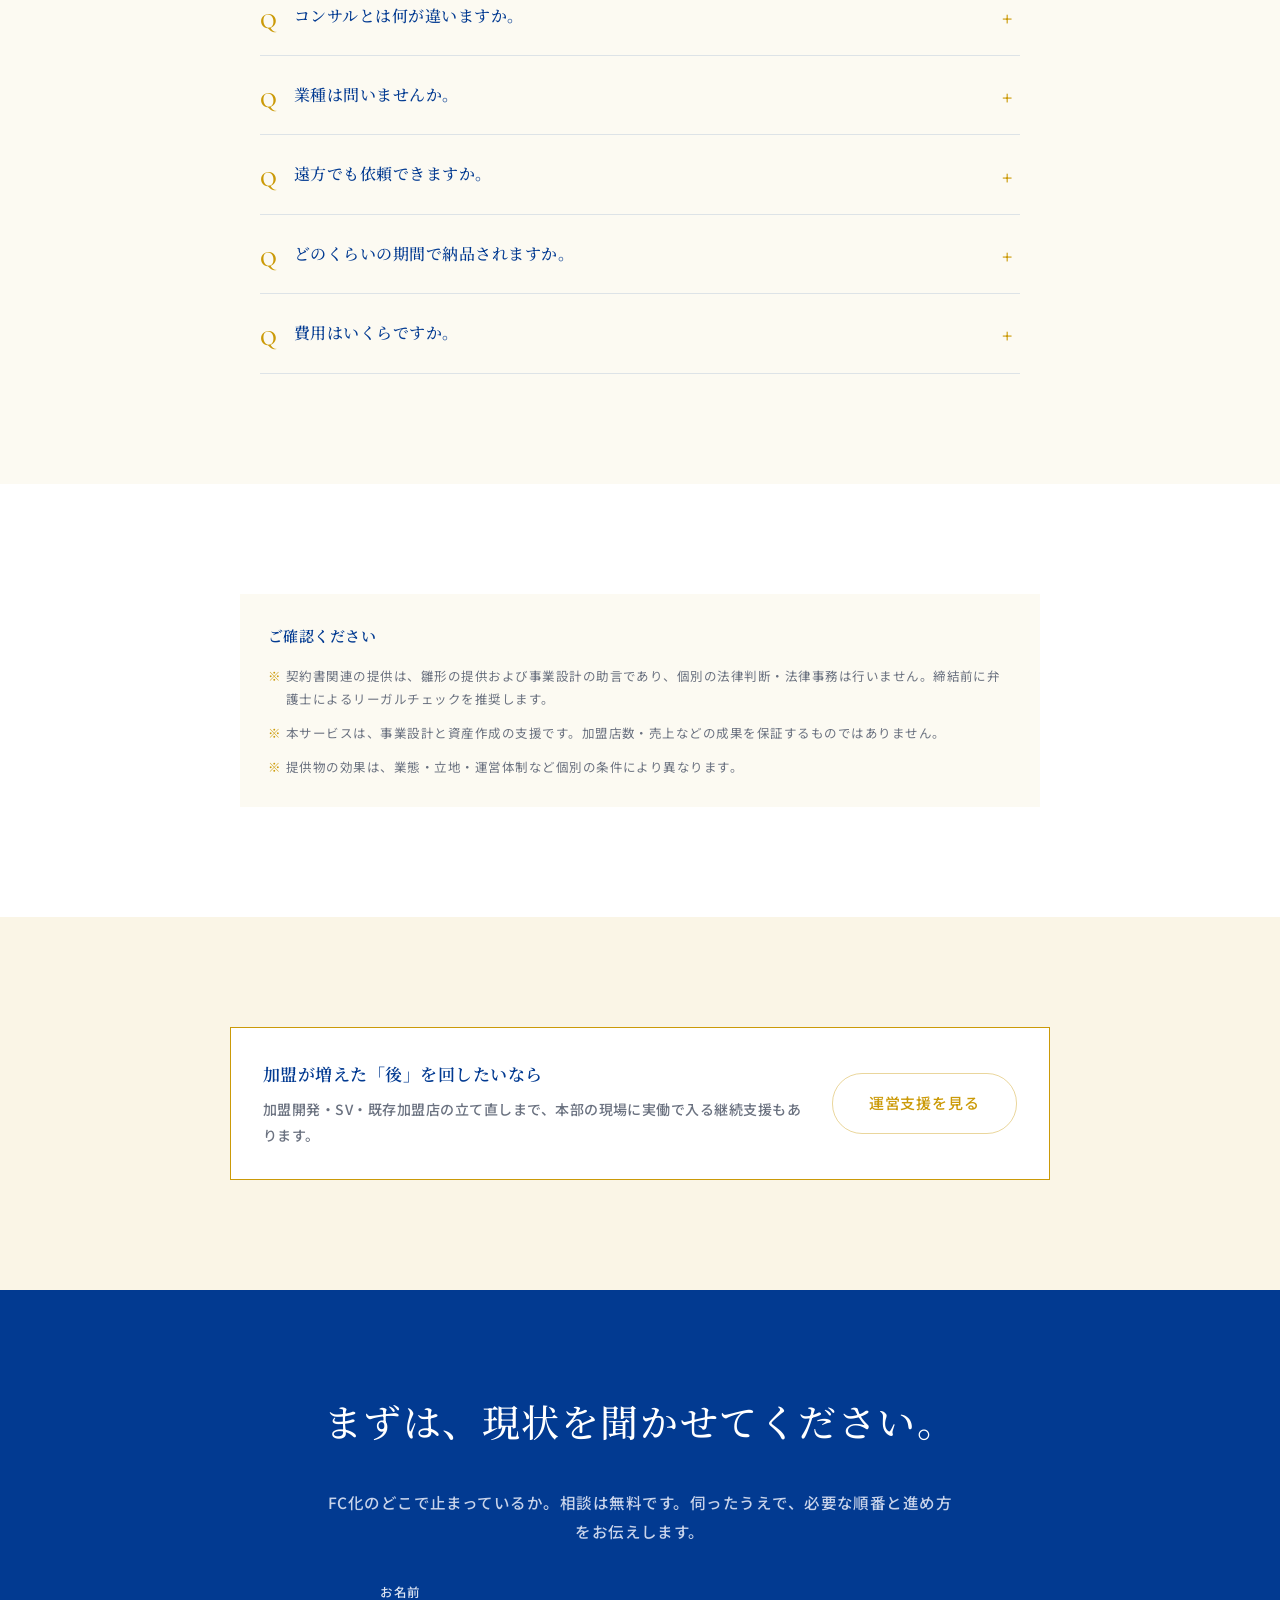
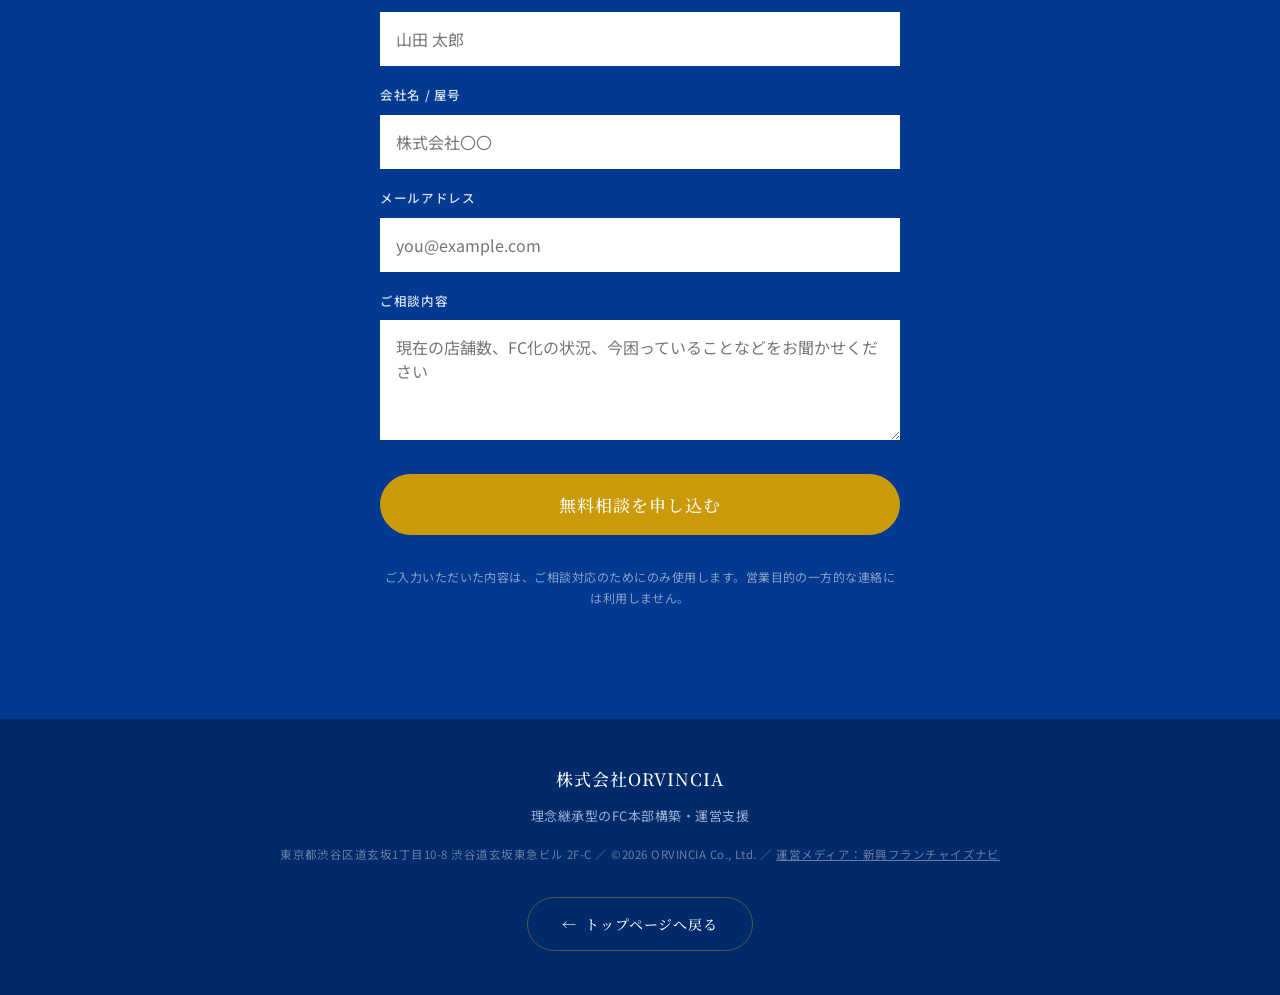
==== commit 13db1eed: "フッターに運営メディアへのリンクを追加（fc-package）" ====
--- a/fc-package/index.html
+++ b/fc-package/index.html
@@ -3,8 +3,14 @@
 <head>
 <meta charset="UTF-8">
 <meta name="viewport" content="width=device-width, initial-scale=1.0">
-<title>FC本部構築パッケージ | 株式会社ORVINCIA</title>
+<title>FC本部構築パッケージ(契約書・営業資料・LP一式) | 株式会社ORVINCIA</title>
 <meta name="description" content="契約書・営業資料・加盟開発の型まで一式で。コンサルでも制作代行でもなく、自らも店舗を運営し、いまもFC本部の現場で手を動かしている実働パートナーが、あなたのFC化を動く資産にします。">
+<link rel="canonical" href="https://orvincia.com/fc-package/">
+<meta property="og:type" content="website">
+<meta property="og:title" content="FC本部構築パッケージ(契約書・営業資料・LP一式) | 株式会社ORVINCIA">
+<meta property="og:description" content="契約書・営業資料・加盟開発の型まで一式で。FC本部の現場で手を動かす実働パートナーがFC化を支援。">
+<meta property="og:url" content="https://orvincia.com/fc-package/">
+<meta property="og:site_name" content="株式会社ORVINCIA">
 <link rel="preconnect" href="https://fonts.googleapis.com">
 <link rel="preconnect" href="https://fonts.gstatic.com" crossorigin>
 <link href="https://fonts.googleapis.com/css2?family=Cormorant+Garamond:wght@500;600&family=Noto+Sans+JP:wght@400;500;700&family=Noto+Serif+JP:wght@400;500;600;700&display=swap" rel="stylesheet">
@@ -434,7 +440,7 @@
   <div class="wrap foot">
     <div class="c">株式会社ORVINCIA</div>
     <div class="m">理念継承型のFC本部構築・運営支援</div>
-    <div class="a">東京都渋谷区道玄坂1丁目10-8 渋谷道玄坂東急ビル 2F-C ／ ©2026 ORVINCIA Co., Ltd.</div>
+    <div class="a">東京都渋谷区道玄坂1丁目10-8 渋谷道玄坂東急ビル 2F-C ／ ©2026 ORVINCIA Co., Ltd. ／ <a href="https://fcnavi.orvincia.com/" style="color:inherit;text-decoration:underline;">運営メディア：新興フランチャイズナビ</a></div>
     <a href="/" class="foot-home">トップページへ戻る</a>
   </div>
 </footer>
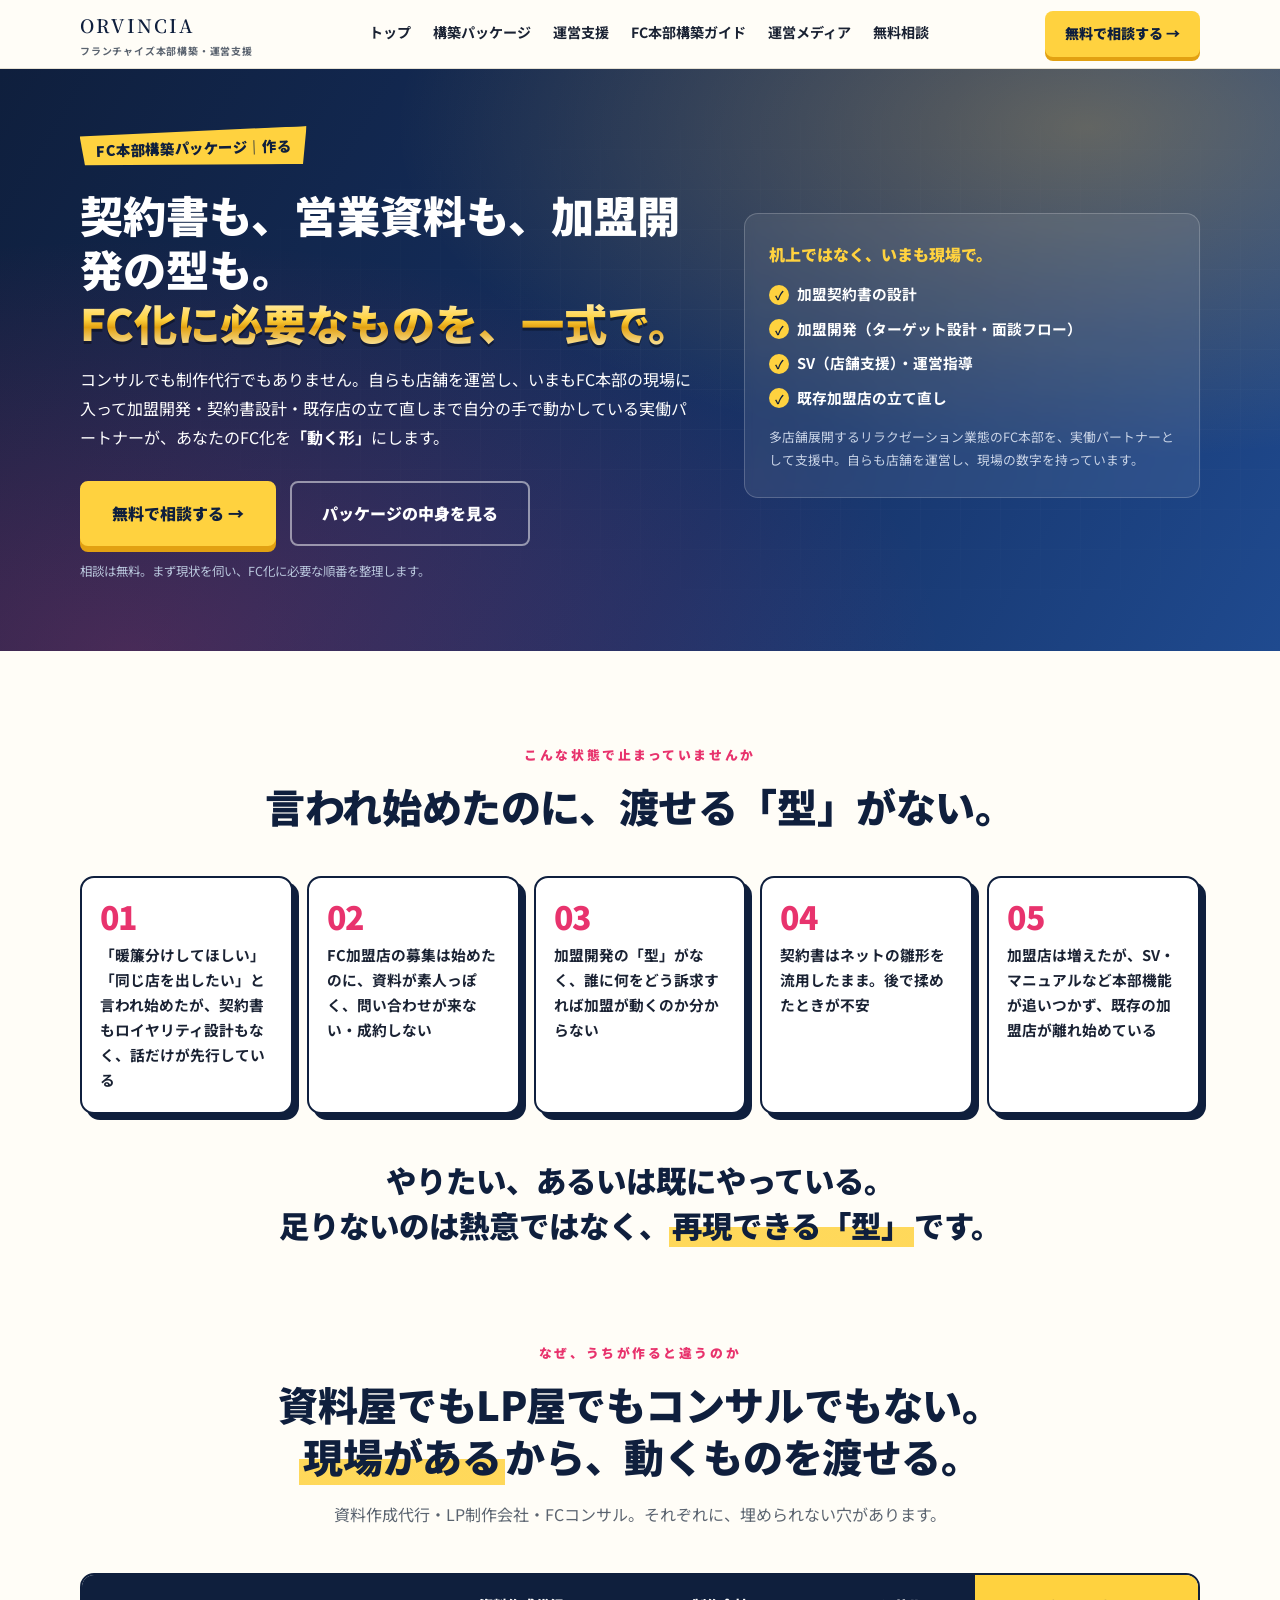
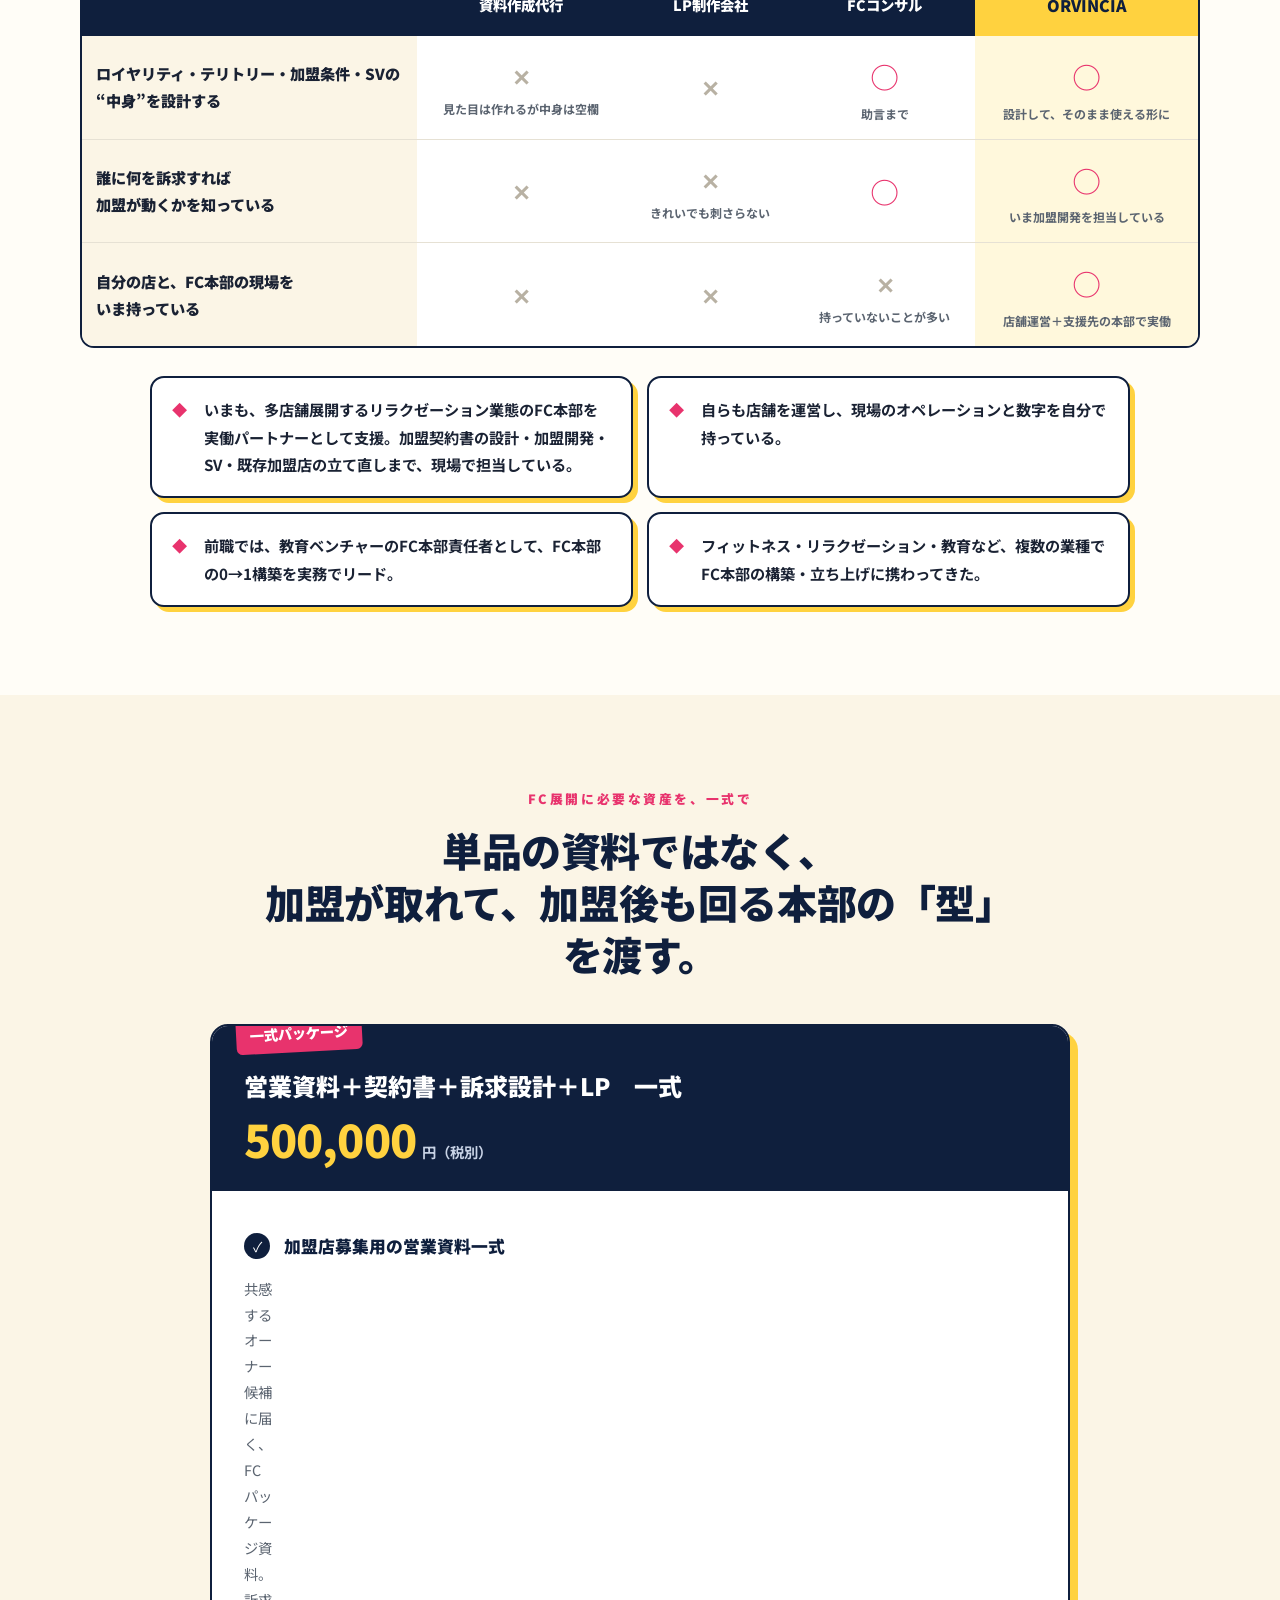
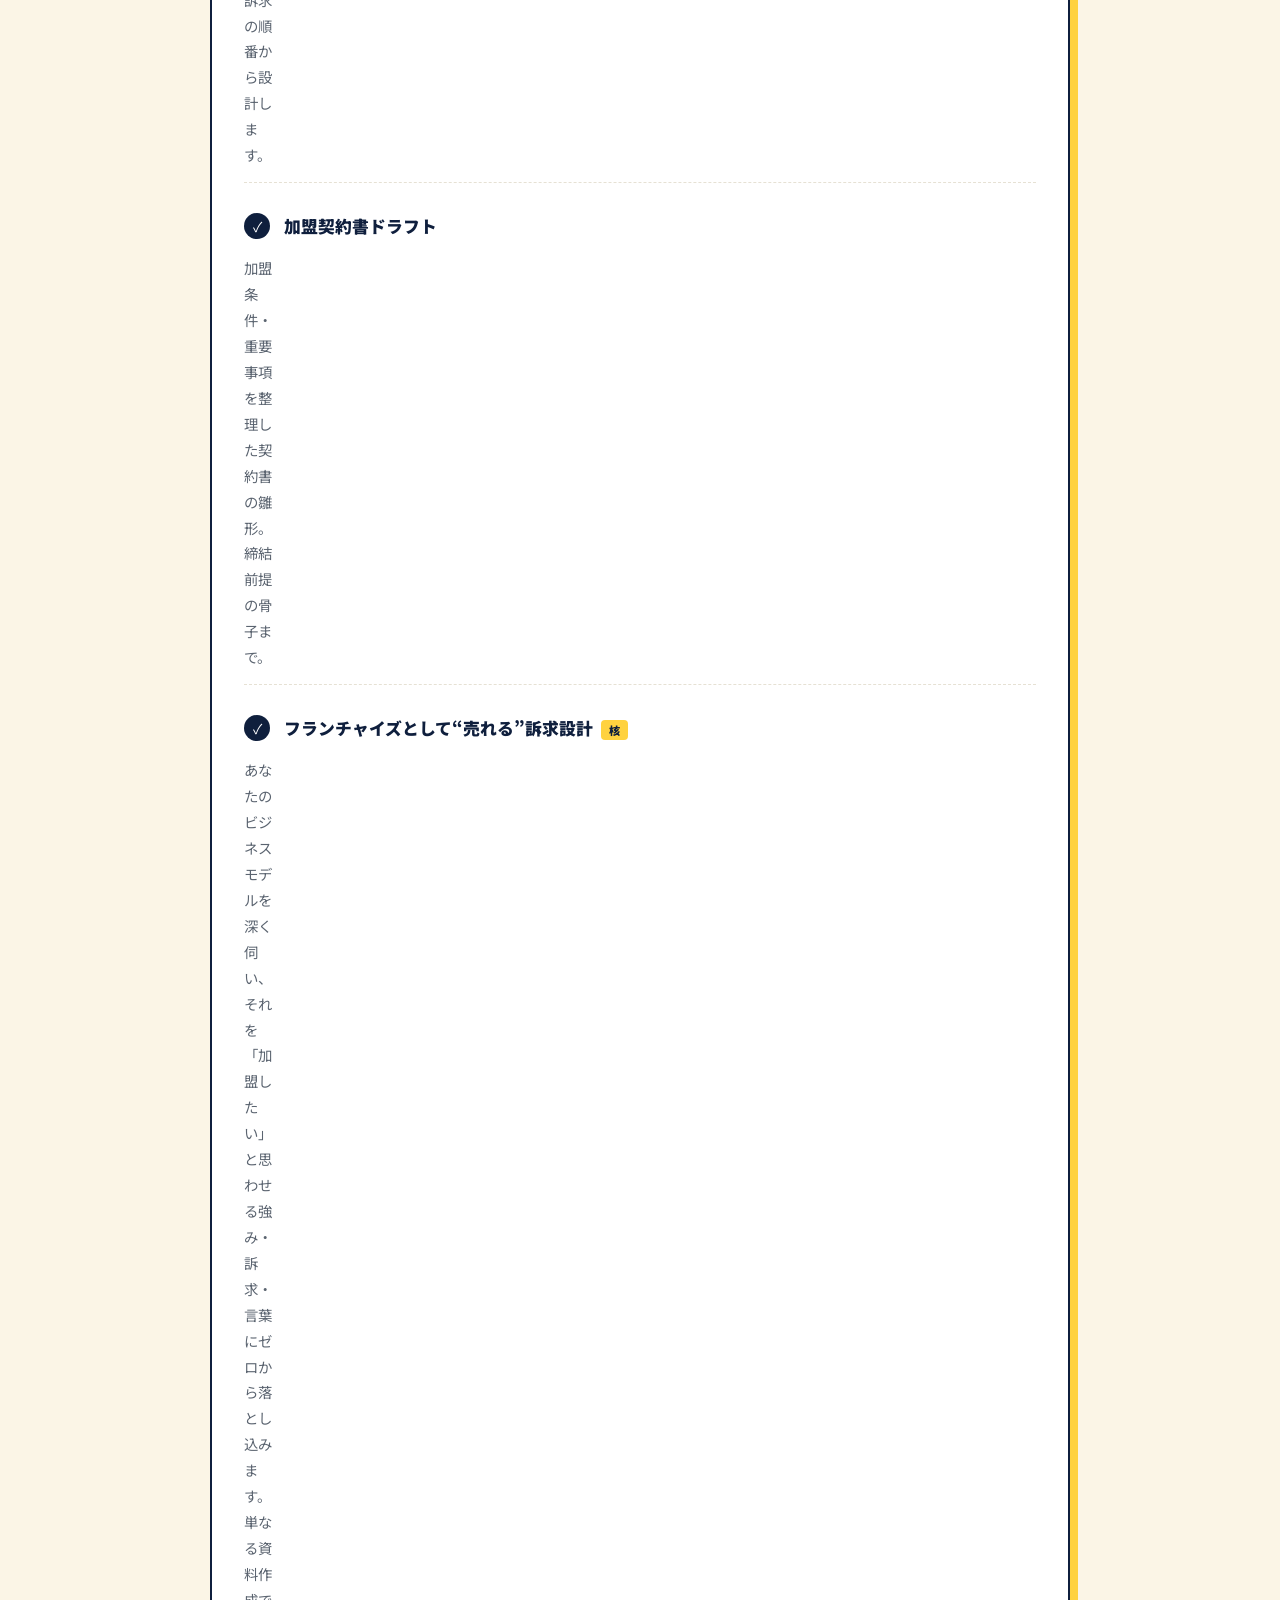
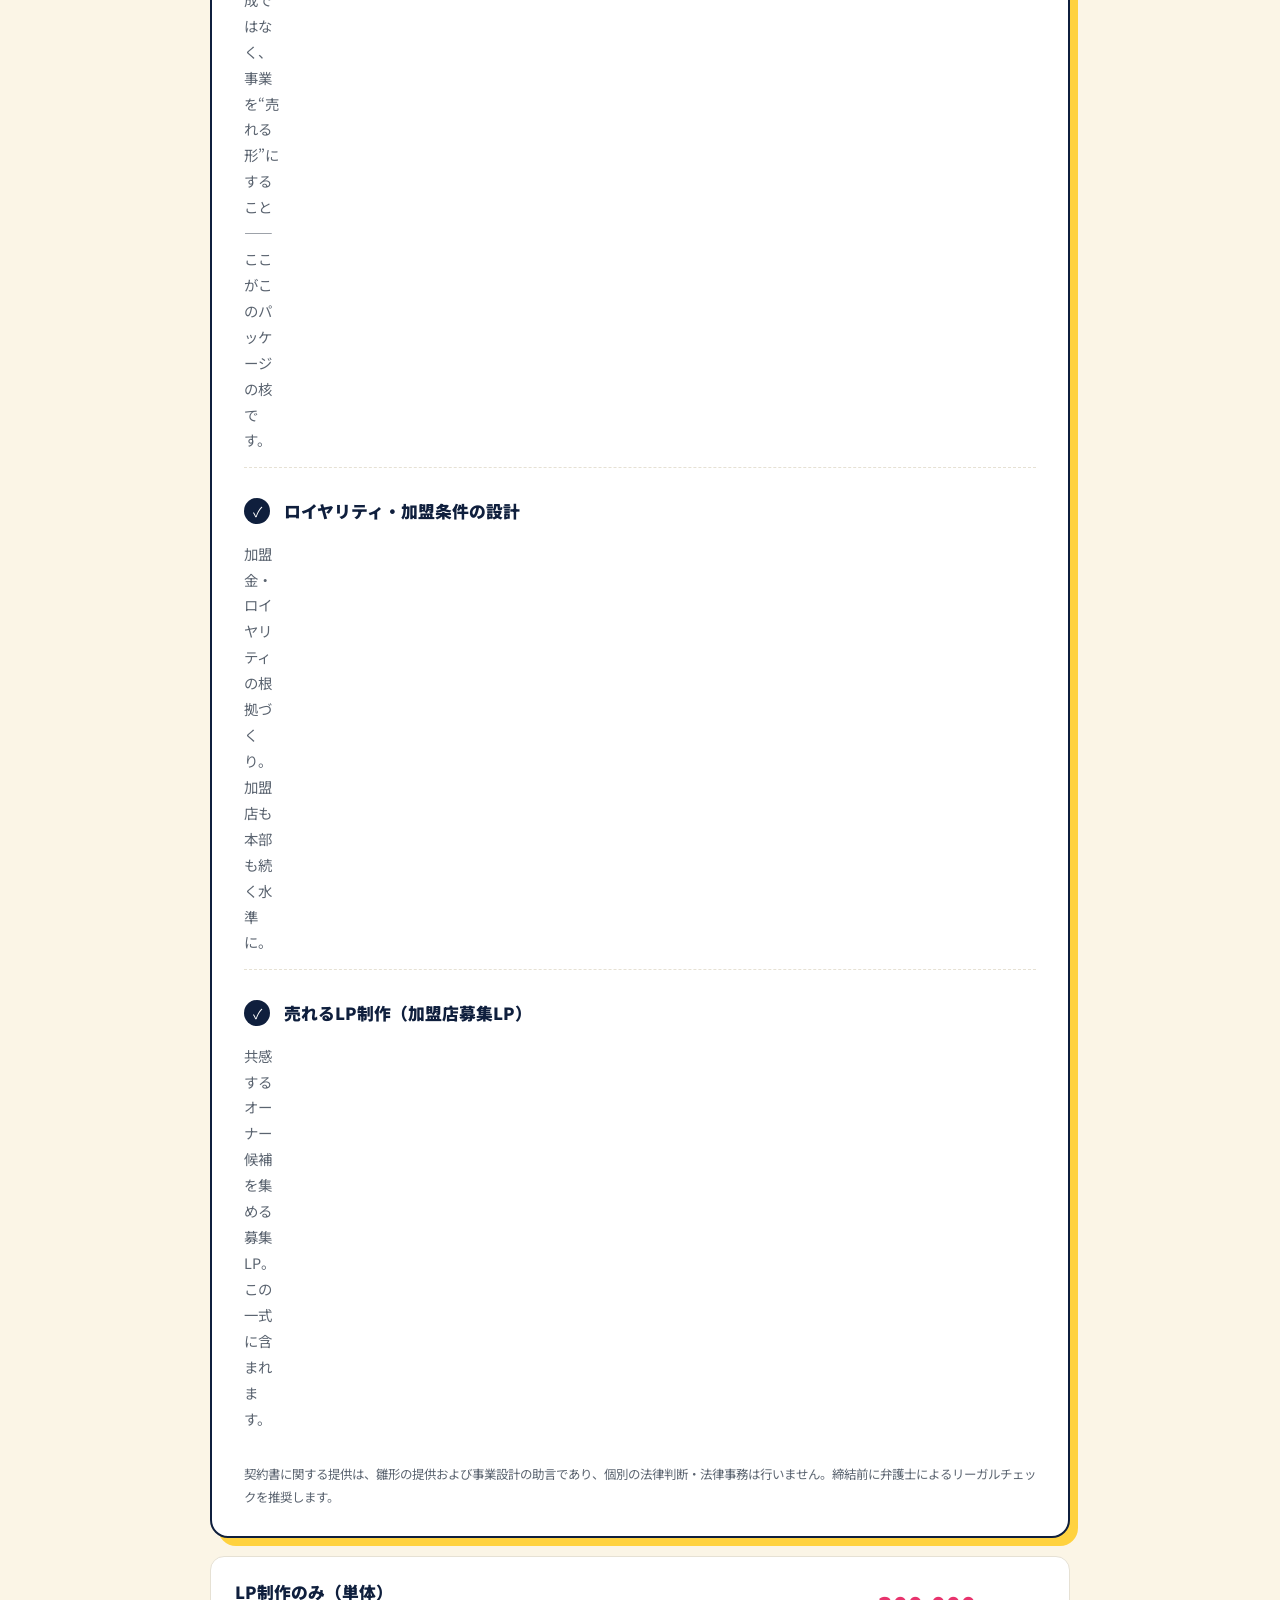
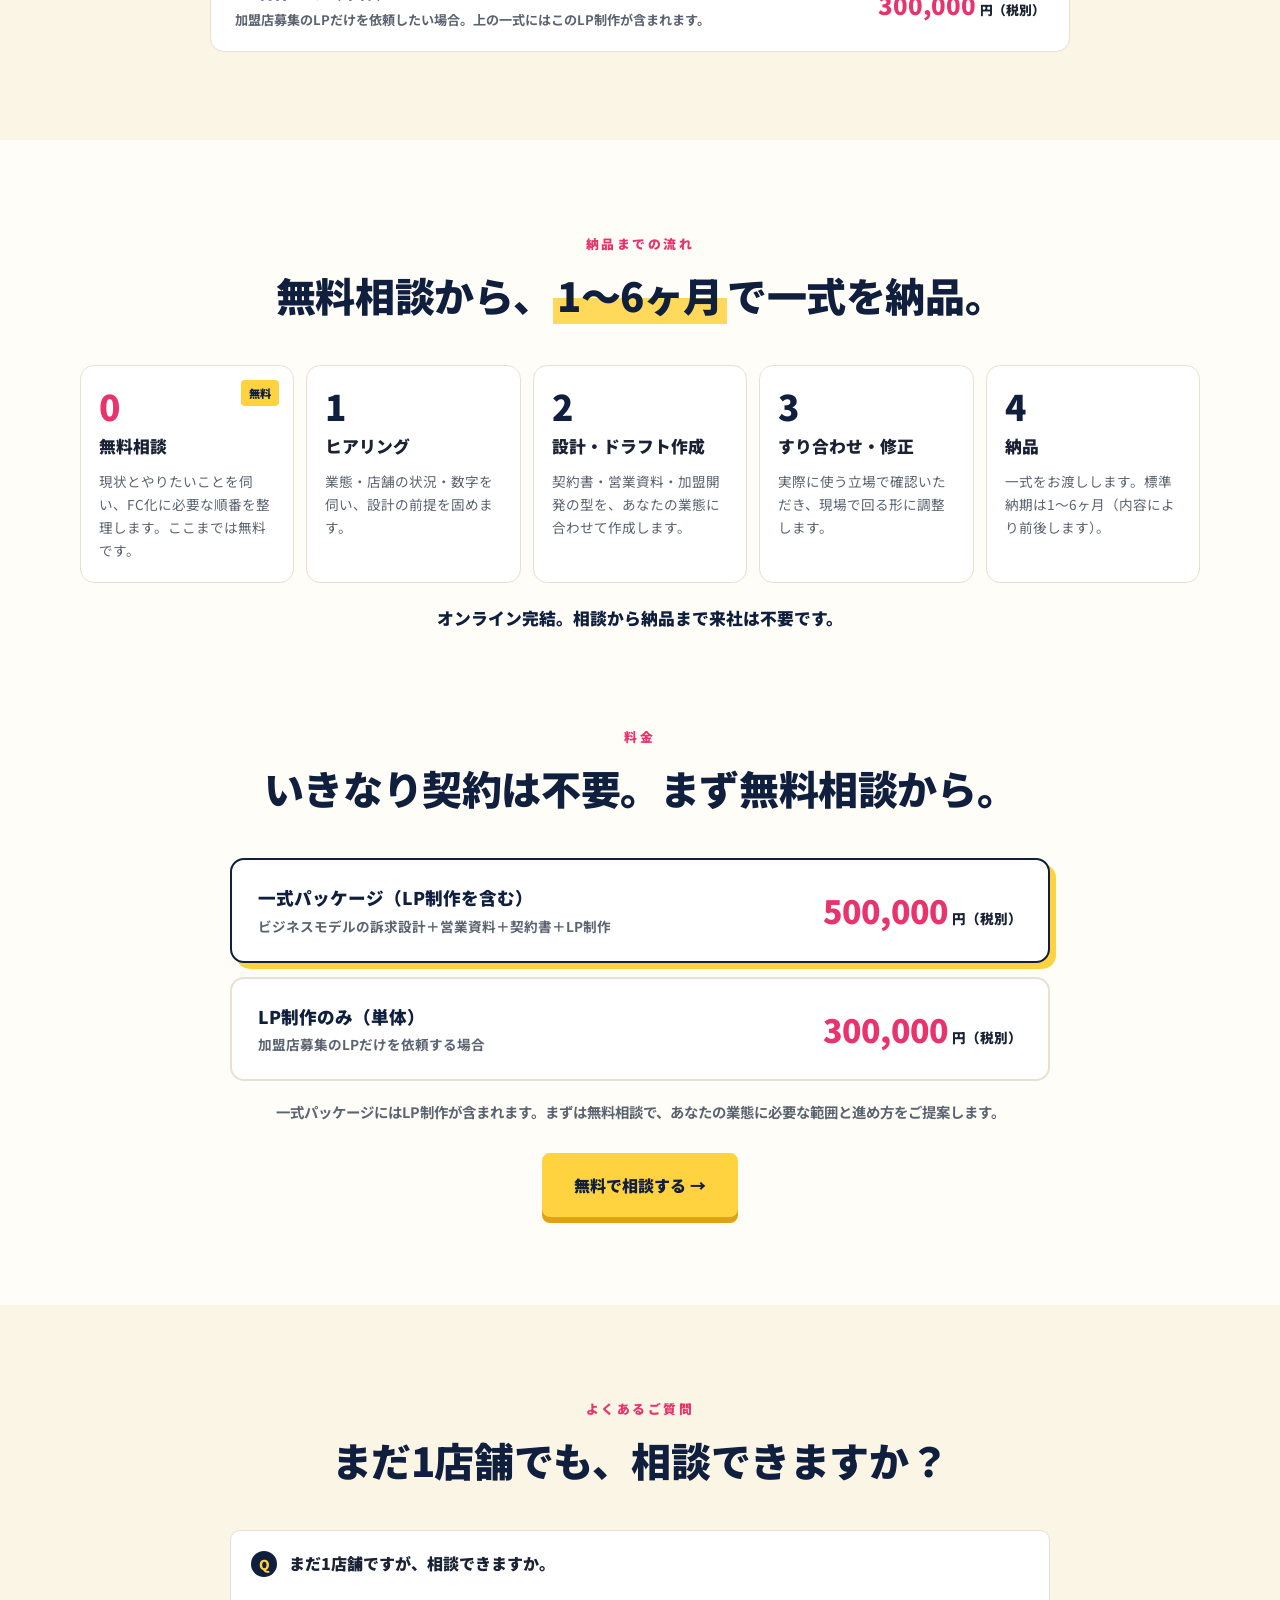
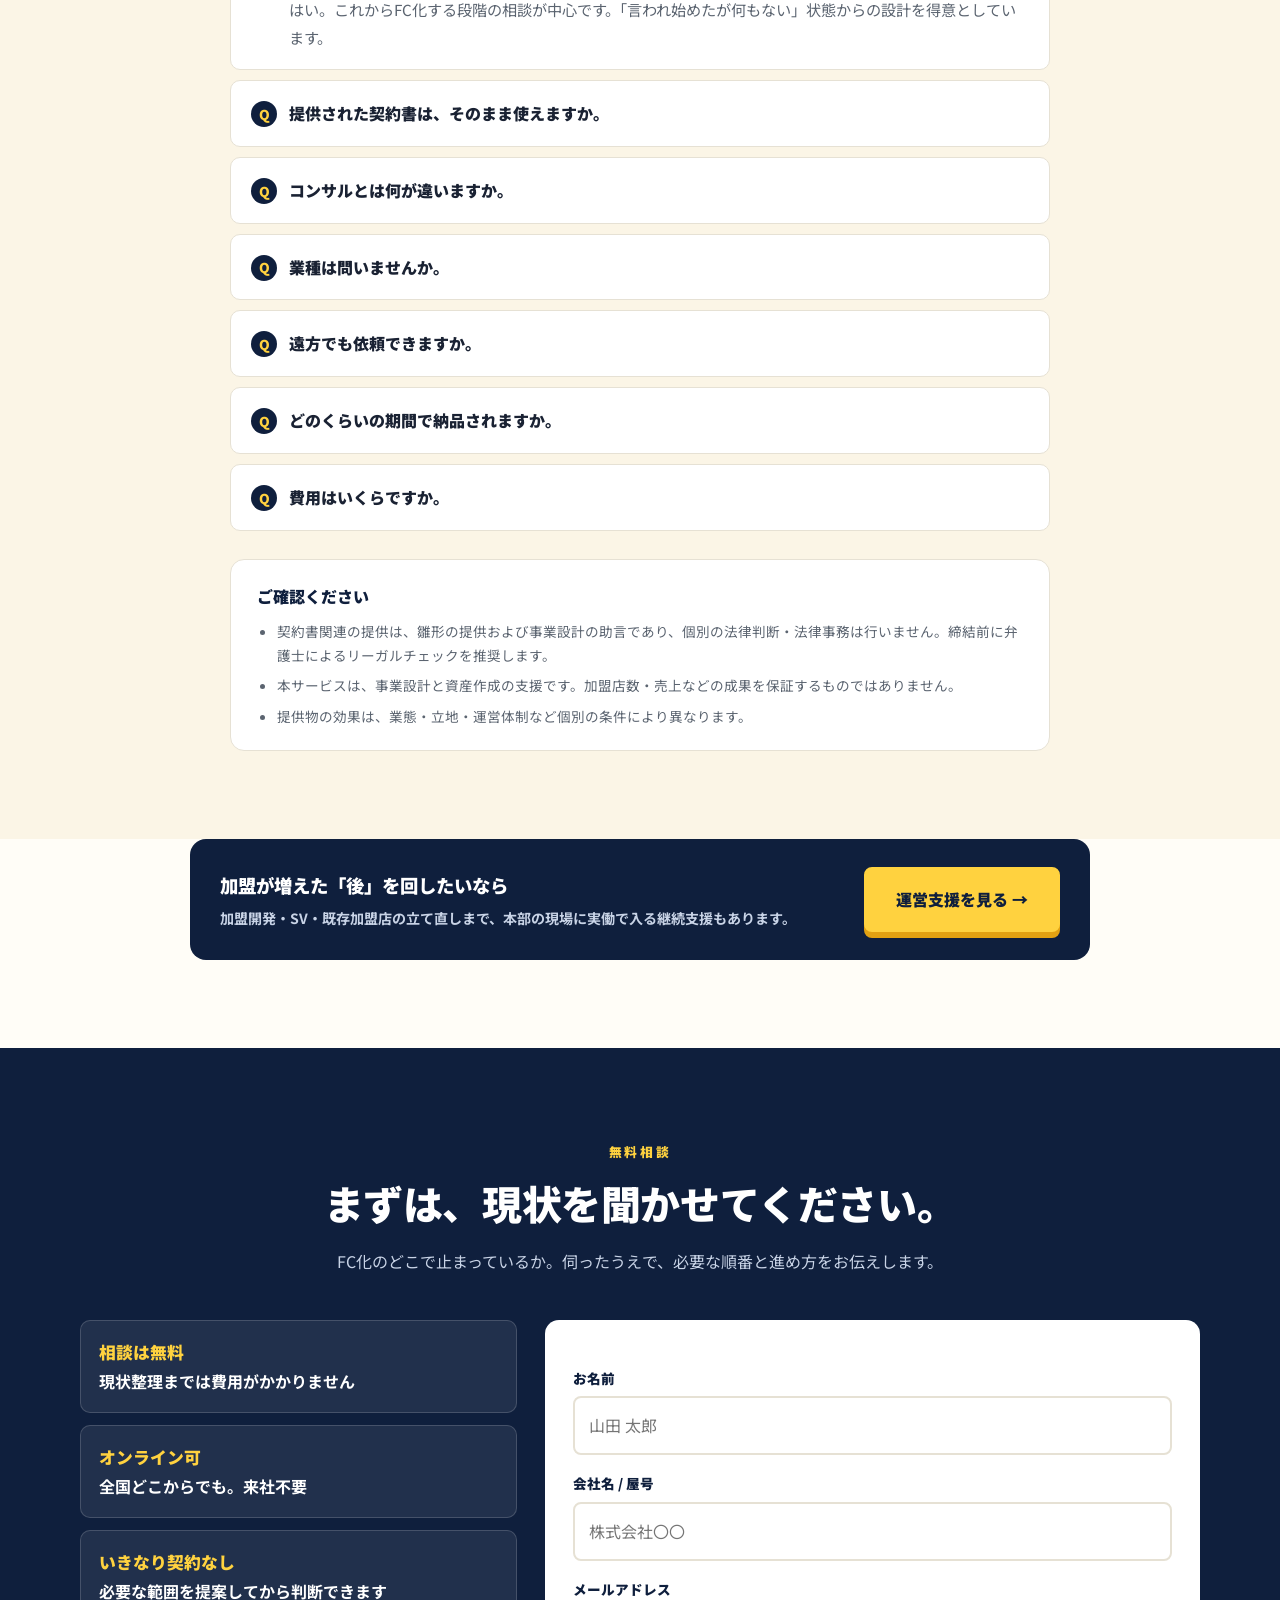
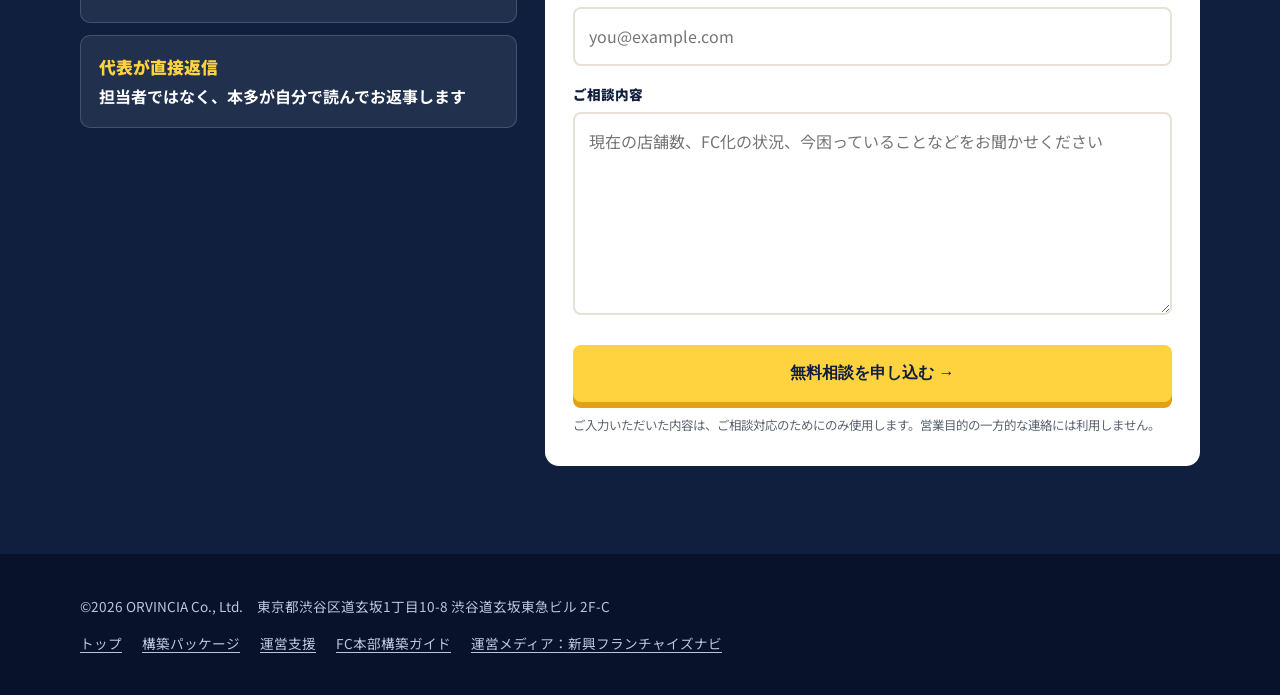
==== commit af1a2810: "デザイン全面刷新(2/5): fc-package" ====
--- a/fc-package/index.html
+++ b/fc-package/index.html
@@ -7,242 +7,43 @@
 <meta name="description" content="契約書・営業資料・加盟開発の型まで一式で。コンサルでも制作代行でもなく、自らも店舗を運営し、いまもFC本部の現場で手を動かしている実働パートナーが、あなたのFC化を動く資産にします。">
 <link rel="canonical" href="https://orvincia.com/fc-package/">
 <meta property="og:type" content="website">
+<meta property="og:image" content="https://orvincia.com/og-image.png">
+<meta name="twitter:card" content="summary_large_image">
 <meta property="og:title" content="FC本部構築パッケージ(契約書・営業資料・LP一式) | 株式会社ORVINCIA">
 <meta property="og:description" content="契約書・営業資料・加盟開発の型まで一式で。FC本部の現場で手を動かす実働パートナーがFC化を支援。">
 <meta property="og:url" content="https://orvincia.com/fc-package/">
 <meta property="og:site_name" content="株式会社ORVINCIA">
 <link rel="preconnect" href="https://fonts.googleapis.com">
 <link rel="preconnect" href="https://fonts.gstatic.com" crossorigin>
-<link href="https://fonts.googleapis.com/css2?family=Cormorant+Garamond:wght@500;600&family=Noto+Sans+JP:wght@400;500;700&family=Noto+Serif+JP:wght@400;500;600;700&display=swap" rel="stylesheet">
-<style>
-  :root{
-    --navy:#023a91;
-    --navy-d:#012a6b;
-    --gold:#cb9a08;
-    --gold-d:#a67f06;
-    --ink:#33383f;
-    --ink-soft:#6b7280;
-    --iv1:#fcfaf2;
-    --iv2:#faf5e6;
-    --iv3:#fdfaf2;
-    --line:rgba(2,58,145,.12);
-    --gold-line:rgba(203,154,8,.4);
-    --maxw:1160px;
-  }
-  *{box-sizing:border-box;margin:0;padding:0}
-  html{scroll-behavior:smooth;-webkit-text-size-adjust:100%}
-  body{font-family:"Noto Sans JP",sans-serif;font-weight:500;color:var(--ink);background:#fff;line-height:1.9;font-size:16px;letter-spacing:.03em;-webkit-font-smoothing:antialiased}
-  a{color:inherit;text-decoration:none}
-  img{max-width:100%;display:block}
-  .wrap{max-width:var(--maxw);margin:0 auto;padding:0 24px}
-  .serif{font-family:"Noto Serif JP",serif}
-
-  /* signature eyebrow: huge faded-gold English + navy serif JP */
-  .eyebrow{margin-bottom:40px;text-align:center;line-height:1}
-  .eyebrow .en{display:block;font-family:"Cormorant Garamond",serif;font-weight:600;font-size:clamp(46px,10vw,84px);color:rgba(203,154,8,.28);letter-spacing:.06em;text-transform:capitalize}
-  .eyebrow .jp{display:block;font-family:"Noto Serif JP",serif;font-weight:500;font-size:clamp(24px,5.4vw,38px);color:var(--navy);margin-top:-.15em;letter-spacing:.04em;line-height:1.4}
-  .on-navy .eyebrow .jp{color:#fff}
-  .on-navy .eyebrow .en{color:rgba(231,205,136,.32)}
-  .sub-gold{font-family:"Noto Serif JP",serif;font-weight:500;font-size:clamp(19px,3vw,24px);color:var(--gold);text-align:center;margin-bottom:8px}
-  .sub-gold::before{content:"― "}
-  .sub-gold::after{content:" ―"}
-  .lead{text-align:center;color:var(--ink-soft);max-width:640px;margin:14px auto 0;font-size:15.5px}
-  .on-navy .lead{color:#c8d3ea}
-
-  /* header */
-  header{position:sticky;top:0;z-index:60;background:rgba(255,255,255,.95);backdrop-filter:saturate(180%) blur(8px);border-bottom:1px solid var(--line)}
-  .nav{display:flex;align-items:center;justify-content:space-between;gap:12px;height:64px}
-  .logo{font-family:"Noto Serif JP",serif;font-weight:600;font-size:17px;color:var(--navy);letter-spacing:.06em;transition:opacity .2s}
-  .logo:hover{opacity:.65}
-  .nav-right{display:flex;align-items:center;gap:14px}
-  .nav-home{font-size:13px;font-weight:500;color:var(--ink-soft);letter-spacing:.04em;white-space:nowrap;transition:color .2s}
-  .nav-home:hover{color:var(--gold)}
-  .nav-home::before{content:"\2190";margin-right:5px}
-  .nav-cta{display:inline-block;background:var(--gold);color:#fff;font-weight:500;font-size:13px;padding:11px 24px;border-radius:2em;white-space:nowrap}
-  .nav-menu{display:none}
-  section[id]{scroll-margin-top:78px}
-
-  /* pill button (solid gold, white text) */
-  .btn{display:inline-block;background:var(--gold);color:#fff;font-family:"Noto Serif JP",serif;font-weight:500;font-size:17px;padding:17px 46px;border-radius:2em;border:1px solid var(--gold);cursor:pointer;transition:background .2s;letter-spacing:.06em}
-  .btn:hover{background:var(--gold-d);border-color:var(--gold-d)}
-  .btn-line{display:inline-block;color:#fff;font-weight:500;font-size:15px;padding:15px 36px;border-radius:2em;border:1px solid var(--gold-line);letter-spacing:.06em}
-
-  section{padding:80px 0}
-  .bg-iv1{background:var(--iv1)}
-  .bg-iv2{background:var(--iv2)}
-  .bg-navy{background:var(--navy);color:#fff}
-  .sec-head{margin-bottom:52px}
-
-  /* hero */
-  .hero{position:relative;color:#fff;background:linear-gradient(160deg,#012a6b 0%,#023a91 55%,#022255 100%);overflow:hidden;padding:0}
-  .hero .watermark{position:absolute;top:-2%;right:-3%;font-family:"Cormorant Garamond",serif;font-weight:600;font-size:26vw;color:rgba(231,205,136,.06);line-height:.8;pointer-events:none;white-space:nowrap}
-  .hero-inner{position:relative;display:grid;gap:44px;padding:60px 24px 70px}
-  .hero .kicker{display:inline-block;font-family:"Noto Sans JP",sans-serif;font-weight:500;font-size:14px;letter-spacing:.12em;color:var(--gold);border-bottom:1px solid var(--gold-line);padding-bottom:7px;margin-bottom:26px}
-  .hero h1{font-family:"Noto Serif JP",serif;font-weight:600;font-size:clamp(23px,5.6vw,48px);line-height:1.5;letter-spacing:.02em}
-  .hero h1 .g{color:#e7cd88}
-  .hero-sub{font-size:clamp(14.5px,2.3vw,16.5px);color:#cdd7ea;margin-top:26px;max-width:600px;line-height:2.1;font-weight:400}
-  .hero-cta{margin-top:36px;display:flex;gap:14px;flex-wrap:wrap;align-items:center}
-  .hero-note{margin-top:18px;font-size:12.5px;color:#8ea1c6;letter-spacing:.04em}
-  .cred{border:1px solid var(--gold-line);background:rgba(255,255,255,.04);padding:30px 28px}
-  .cred .k{font-family:"Noto Serif JP",serif;font-weight:500;font-size:17px;color:#e7cd88;margin-bottom:20px;padding-bottom:14px;border-bottom:1px solid rgba(231,205,136,.2)}
-  .cred ul{list-style:none;display:grid;gap:15px}
-  .cred li{position:relative;padding-left:24px;font-size:15px;color:#eaf0fb;font-weight:400}
-  .cred li::before{content:"";position:absolute;left:2px;top:12px;width:7px;height:7px;background:var(--gold);border-radius:50%}
-  .cred .note{margin-top:20px;font-size:12.5px;color:#9fb0d3;line-height:1.8;font-weight:400}
-
-  /* problem */
-  .prob{max-width:780px;margin:0 auto;display:grid;gap:0;background:#fff;border:1px solid var(--line)}
-  .prob li{list-style:none;display:flex;gap:20px;align-items:flex-start;padding:24px 28px;border-bottom:1px solid var(--line);font-size:16px;color:var(--navy);font-weight:500}
-  .prob li:last-child{border-bottom:0}
-  .prob li .n{flex:none;font-family:"Cormorant Garamond",serif;font-weight:600;font-size:26px;color:var(--gold);line-height:1}
-  .prob-close{max-width:780px;margin:34px auto 0;text-align:center;font-family:"Noto Serif JP",serif;font-weight:500;font-size:clamp(17px,2.8vw,22px);color:var(--navy);line-height:1.9}
-  .prob-close b{color:var(--gold)}
-
-  /* why comparison */
-  .cmp{max-width:860px;margin:0 auto;display:grid;gap:0;border:1px solid rgba(255,255,255,.15)}
-  .cmp-row{display:grid;grid-template-columns:1fr;gap:4px;padding:24px 28px;border-bottom:1px solid rgba(255,255,255,.12)}
-  .cmp-row:last-child{border-bottom:0}
-  .cmp-row .who{font-family:"Noto Serif JP",serif;font-weight:500;font-size:15px;color:#a9b8d6}
-  .cmp-row .who i{font-family:"Cormorant Garamond",serif;font-style:normal;color:var(--gold);margin-right:10px;font-size:17px}
-  .cmp-row .gap{color:#dbe3f2;font-size:15px;line-height:1.9;font-weight:400}
-  .cmp-row .gap span{color:#9fb0d3}
-  .cmp-me{background:linear-gradient(120deg,rgba(203,154,8,.16),rgba(203,154,8,.04))}
-  .cmp-me .who{color:#e7cd88}
-  .cmp-me .gap{color:#fff}
-  .facts{max-width:860px;margin:38px auto 0;display:grid;gap:16px}
-  .facts .f{display:flex;gap:15px;align-items:flex-start;color:#dbe3f2;font-size:15px;line-height:2;font-weight:400}
-  .facts .f i{flex:none;color:var(--gold);font-style:normal;margin-top:.1em}
-  .facts b{color:#e7cd88;font-weight:500}
-
-  /* package */
-  .pkg{max-width:760px;margin:0 auto;border:1px solid var(--line);background:#fff}
-  .pkg-head{background:var(--navy);color:#fff;padding:34px 32px;text-align:center;position:relative}
-  .pkg-head .tag{font-family:"Cormorant Garamond",serif;letter-spacing:.18em;font-size:14px;color:#e7cd88;text-transform:uppercase}
-  .pkg-head h3{font-family:"Noto Serif JP",serif;font-weight:500;font-size:23px;margin-top:10px;letter-spacing:.03em}
-  .pkg-head .price{margin-top:16px;font-family:"Noto Serif JP",serif}
-  .pkg-head .price .n{font-size:46px;font-weight:600;color:#e7cd88;letter-spacing:.02em}
-  .pkg-head .price small{font-size:15px;color:#c8d3ea;font-weight:400;margin-left:4px}
-  .pkg-head .rule{width:44px;height:1px;background:var(--gold);margin:16px auto 0}
-  .pkg-body{padding:34px 32px}
-  .pkg-body ul{list-style:none;display:grid;gap:22px}
-  .pkg-body li{padding-left:32px;position:relative}
-  .pkg-body li::before{content:"";position:absolute;left:2px;top:9px;width:14px;height:8px;border-left:2px solid var(--gold);border-bottom:2px solid var(--gold);transform:rotate(-45deg)}
-  .pkg-body li b{display:block;font-family:"Noto Serif JP",serif;color:var(--navy);font-weight:600;font-size:16.5px}
-  .pkg-body li span{color:var(--ink-soft);font-size:14px;font-weight:400}
-  .legal{margin-top:26px;font-size:12px;color:var(--ink-soft);background:var(--iv2);padding:16px 18px;line-height:1.85;font-weight:400}
-  .opt{max-width:760px;margin:20px auto 0;border:1px solid var(--gold-line);padding:26px 30px;background:#fff}
-  .opt .tag{font-family:"Cormorant Garamond",serif;letter-spacing:.14em;font-size:13px;color:var(--gold);text-transform:uppercase}
-  .opt .r{display:flex;flex-wrap:wrap;align-items:baseline;gap:6px 16px;margin-top:8px}
-  .opt h3{font-family:"Noto Serif JP",serif;font-weight:600;font-size:19px;color:var(--navy)}
-  .opt .price{font-family:"Noto Serif JP",serif;font-weight:600;font-size:24px;color:var(--gold)}
-  .opt .price small{font-size:13px;font-weight:400;color:var(--ink-soft)}
-  .opt p{color:var(--ink-soft);font-size:14px;margin-top:10px;font-weight:400}
-
-  /* flow */
-  .flow{max-width:720px;margin:0 auto}
-  .step{display:grid;grid-template-columns:60px 1fr;gap:22px;padding:26px 0;border-bottom:1px solid var(--line)}
-  .step:last-child{border-bottom:0}
-  .step .num{width:52px;height:52px;border-radius:50%;border:1px solid var(--gold);color:var(--gold);font-family:"Cormorant Garamond",serif;font-size:24px;font-weight:600;display:flex;align-items:center;justify-content:center}
-  .step .num.free{background:var(--gold);color:#fff;border-color:var(--gold)}
-  .step h3{font-family:"Noto Serif JP",serif;font-weight:600;font-size:18px;color:var(--navy)}
-  .step p{color:var(--ink-soft);font-size:14px;margin-top:6px;font-weight:400}
-
-  /* price */
-  .price-grid{max-width:800px;margin:0 auto;display:grid;gap:16px}
-  .price-card{border:1px solid var(--line);background:#fff;padding:28px 30px;display:flex;flex-wrap:wrap;justify-content:space-between;align-items:center;gap:12px}
-  .price-card.main{border:1px solid var(--gold)}
-  .price-card .l .t{font-family:"Noto Serif JP",serif;font-weight:600;color:var(--navy);font-size:16.5px}
-  .price-card .l .s{color:var(--ink-soft);font-size:13px;margin-top:3px;font-weight:400}
-  .price-card .p{font-family:"Noto Serif JP",serif;font-weight:600;font-size:30px;color:var(--gold)}
-  .price-card .p small{font-size:13px;font-weight:400;color:var(--ink-soft);margin-left:2px}
-  .price-note{max-width:800px;margin:24px auto 0;color:var(--ink-soft);font-size:13.5px;text-align:center;font-weight:400}
-
-  /* faq */
-  .faq{max-width:760px;margin:0 auto}
-  .faq details{border-bottom:1px solid var(--line);background:transparent}
-  .faq summary{list-style:none;cursor:pointer;padding:24px 52px 24px 34px;position:relative;font-family:"Noto Serif JP",serif;font-weight:500;color:var(--navy);font-size:16px}
-  .faq summary::-webkit-details-marker{display:none}
-  .faq summary::before{content:"Q";position:absolute;left:0;top:24px;font-family:"Cormorant Garamond",serif;font-size:22px;color:var(--gold);font-weight:600}
-  .faq summary::after{content:"+";position:absolute;right:8px;top:50%;transform:translateY(-50%);font-family:"Cormorant Garamond",serif;font-size:26px;color:var(--gold)}
-  .faq details[open] summary::after{content:"–"}
-  .faq .a{padding:0 8px 26px 34px;color:var(--ink-soft);font-size:14.5px;line-height:2;font-weight:400}
-
-  /* disclaimer */
-  .disc{max-width:800px;margin:0 auto;background:var(--iv1);padding:28px 28px}
-  .disc h3{font-family:"Noto Serif JP",serif;font-weight:600;font-size:15px;color:var(--navy);margin-bottom:14px}
-  .disc ul{list-style:none;display:grid;gap:11px}
-  .disc li{font-size:12.5px;color:var(--ink-soft);padding-left:18px;position:relative;line-height:1.85;font-weight:400}
-  .disc li::before{content:"※";position:absolute;left:0;color:var(--gold)}
-
-  /* cta */
-  .cta-head{text-align:center;max-width:640px;margin:0 auto 34px}
-  form{max-width:520px;margin:0 auto;display:grid;gap:17px}
-  .field label{display:block;font-size:12.5px;font-weight:500;color:#dbe3f2;margin-bottom:8px;letter-spacing:.05em}
-  .field input,.field textarea{width:100%;font-family:inherit;font-size:16px;color:var(--ink);background:#fff;border:0;padding:15px 16px}
-  .field textarea{min-height:120px;resize:vertical}
-  form .btn{width:100%;margin-top:8px}
-  .cta-note{margin-top:14px;font-size:12px;color:#8ea1c6;line-height:1.8;text-align:center;font-weight:400}
-
-  /* footer */
-  footer{background:#012a6b;color:#9fb0d3;padding:44px 0}
-  .foot{display:grid;gap:9px;text-align:center}
-  .foot .c{font-family:"Noto Serif JP",serif;font-weight:500;color:#fff;font-size:17px;letter-spacing:.06em}
-  .foot .m{font-size:13px;font-weight:400}
-  .foot .a{font-size:11.5px;color:#6c7fa3;margin-top:6px;font-weight:400}
-  .foot-home{justify-self:center;margin-top:22px;display:inline-block;color:#fff;font-family:"Noto Serif JP",serif;font-weight:500;font-size:14px;letter-spacing:.06em;padding:13px 34px;border:1px solid var(--gold-line);border-radius:2em;transition:background .2s,border-color .2s}
-  .foot-home:hover{background:var(--gold);border-color:var(--gold)}
-  .foot-home::before{content:"\2190";margin-right:8px}
-
-  @media(max-width:600px){
-    .wrap{padding:0 30px}
-    .hero-inner{padding:48px 30px 56px}
-    .hero .kicker{font-size:12.5px;letter-spacing:.1em}
-    .logo{font-size:14.5px;letter-spacing:.03em}
-    .nav-right{gap:10px}
-    .nav-home{font-size:12px}
-    .nav-cta{font-size:12px;padding:10px 18px}
-    .hero-sub{line-height:2}
-    .sec-head{margin-bottom:40px}
-    section{padding:64px 0}
-  }
-  @media(min-width:860px){
-    section{padding:110px 0}
-    .hero-inner{grid-template-columns:1.12fr .88fr;align-items:center;padding:96px 24px 104px}
-    .cmp-row{grid-template-columns:210px 1fr;align-items:center;gap:24px}
-    .nav-menu{display:flex;gap:26px;align-items:center}
-    .nav-menu a{font-size:13.5px;font-weight:500;color:var(--ink);letter-spacing:.04em;transition:color .2s}
-    .nav-menu a:hover{color:var(--gold)}
-  }
-</style>
+<link href="https://fonts.googleapis.com/css2?family=Noto+Sans+JP:wght@400;500;700;900&family=Noto+Serif+JP:wght@600&display=swap" rel="stylesheet">
+<link rel="stylesheet" href="/site.css">
 </head>
 <body>
-
 <header>
-  <div class="wrap nav">
-    <a href="/" class="logo">株式会社ORVINCIA</a>
-    <nav class="nav-menu">
-      <a href="#package">パッケージ</a>
-      <a href="#flow">流れ</a>
-      <a href="#price">料金</a>
-      <a href="#faq">Q&amp;A</a>
+  <div class="page-width header-inner">
+    <a href="/" class="logo">ORVINCIA<small>フランチャイズ本部構築・運営支援</small></a>
+    <button class="hamburger" id="hamburger" aria-label="メニュー" aria-expanded="false" onclick="toggleMenu()"><span></span><span></span><span></span></button>
+    <nav class="nav-links" id="navLinks">
+      <a href="/">トップ</a>
+      <a href="/fc-package/">構築パッケージ</a>
+      <a href="/fc-support/">運営支援</a>
+      <a href="/guide/">FC本部構築ガイド</a>
+      <a href="https://fcnavi.orvincia.com/">運営メディア</a>
+      <a href="#contact" class="nav-cta" onclick="closeMenu()">無料相談</a>
     </nav>
-    <div class="nav-right">
-      <a href="/" class="nav-home">トップへ</a>
-      <a href="#contact" class="nav-cta">無料相談</a>
-    </div>
+    <a href="#contact" class="header-cta">無料で相談する →</a>
   </div>
 </header>
-
-<!-- HERO -->
-<section class="hero">
-  <div class="wrap hero-inner">
+<main>
+<section class="sub-hero">
+  <div class="page-width hero-inner">
     <div>
-      <span class="kicker">FC本部構築パッケージ</span>
-      <h1>契約書も、営業資料も、加盟開発の型も。<br><span class="g">FC化に必要なものを、一式で。</span></h1>
-      <p class="hero-sub">コンサルでも制作代行でもありません。自らも店舗を運営し、いまもFC本部の現場に入って、加盟開発・契約書設計・既存店の立て直しまで自分の手で動かしている実働パートナーが、あなたのFC化を「動く形」にします。</p>
-      <div class="hero-cta">
-        <a href="#contact" class="btn">無料で相談する</a>
-        <a href="#package" class="btn-line">パッケージを見る</a>
+      <span class="kicker">FC本部構築パッケージ｜作る</span>
+      <h1>契約書も、営業資料も、加盟開発の型も。<br><span class="gold">FC化に必要なものを、一式で。</span></h1>
+      <p class="lead">コンサルでも制作代行でもありません。自らも店舗を運営し、いまもFC本部の現場に入って加盟開発・契約書設計・既存店の立て直しまで自分の手で動かしている実働パートナーが、あなたのFC化を<b>「動く形」</b>にします。</p>
+      <div class="hero-btns">
+        <a href="#contact" class="btn btn-sun">無料で相談する →</a>
+        <a href="#package" class="btn btn-ghost">パッケージの中身を見る</a>
       </div>
       <p class="hero-note">相談は無料。まず現状を伺い、FC化に必要な順番を整理します。</p>
     </div>
@@ -250,8 +51,8 @@
       <div class="k">机上ではなく、いまも現場で。</div>
       <ul>
         <li>加盟契約書の設計</li>
-        <li>加盟開発(ターゲット設計・面談フロー)</li>
-        <li>SV(店舗支援)・運営指導</li>
+        <li>加盟開発（ターゲット設計・面談フロー）</li>
+        <li>SV（店舗支援）・運営指導</li>
         <li>既存加盟店の立て直し</li>
       </ul>
       <p class="note">多店舗展開するリラクゼーション業態のFC本部を、実働パートナーとして支援中。自らも店舗を運営し、現場の数字を持っています。</p>
@@ -259,37 +60,41 @@
   </div>
 </section>
 
-<!-- ISSUE -->
-<section class="bg-iv1">
-  <div class="wrap">
-    <div class="sec-head">
-      <div class="eyebrow"><span class="jp">こんな状態で、止まっていませんか</span></div>
-    </div>
-    <ul class="prob">
-      <li><span class="n">01</span><div>「暖簾分けしてほしい」「同じ店を出したい」と言われ始めたが、契約書もロイヤリティ設計もなく、話だけが先行している</div></li>
-      <li><span class="n">02</span><div>FC加盟店の募集は始めたのに、資料が素人っぽく、問い合わせが来ない・成約しない</div></li>
-      <li><span class="n">03</span><div>加盟開発の「型」がなく、誰に何をどう訴求すれば加盟が動くのか分からない</div></li>
-      <li><span class="n">04</span><div>契約書はネットの雛形を流用したまま。後で揉めたときが不安</div></li>
-      <li><span class="n">05</span><div>加盟店は増えたが、SV・マニュアルなど本部機能が追いつかず、既存の加盟店が離れ始めている</div></li>
-    </ul>
-    <p class="prob-close">やりたい、あるいは既にやっている。<br>足りないのは熱意ではなく、<b>再現できる「型」</b>です。</p>
-  </div>
-</section>
-
-<!-- REASON -->
-<section class="bg-navy on-navy">
-  <div class="wrap">
-    <div class="sec-head">
-      <div class="eyebrow"><span class="jp">なぜ、私が作ると違うのか</span></div>
-      <p class="lead">資料作成代行・LP制作会社・FCコンサル。それぞれに、埋められない穴があります。</p>
-    </div>
-    <div class="cmp">
-      <div class="cmp-row"><div class="who"><i>01</i>資料作成代行</div><div class="gap">見た目のきれいな資料は作れる。<span>だがロイヤリティ率・テリトリー・加盟条件・SV設計といった“中身”は空欄のまま。</span></div></div>
-      <div class="cmp-row"><div class="who"><i>02</i>LP制作会社</div><div class="gap">制作して納品、以上。<span>誰に何を訴求すれば加盟が動くかを知らないので、きれいでも刺さらない。</span></div></div>
-      <div class="cmp-row"><div class="who"><i>03</i>FCコンサル</div><div class="gap">助言とレポートで終わる。<span>自分では今、店もFC本部の現場も持っていないことが多く、絵に描いた餅になりやすい。</span></div></div>
-      <div class="cmp-row cmp-me"><div class="who"><i>◆</i>私(ORVINCIA)</div><div class="gap">店舗運営の現場も、FC本部の実働支援も、いま自分の手でやっている。渡すものは全部、いまの現場で実際に動いているものです。</div></div>
-    </div>
-    <div class="facts">
+<section class="sec">
+  <div class="page-width">
+    <div class="sec-head fade-in">
+      <span class="sec-label">こんな状態で止まっていませんか</span>
+      <h2 class="sec-title">言われ始めたのに、渡せる「型」がない。</h2>
+    </div>
+    <div class="pain-grid fade-in">
+      <div class="pain"><div class="no">01</div><p>「暖簾分けしてほしい」「同じ店を出したい」と言われ始めたが、契約書もロイヤリティ設計もなく、話だけが先行している</p></div>
+      <div class="pain"><div class="no">02</div><p>FC加盟店の募集は始めたのに、資料が素人っぽく、問い合わせが来ない・成約しない</p></div>
+      <div class="pain"><div class="no">03</div><p>加盟開発の「型」がなく、誰に何をどう訴求すれば加盟が動くのか分からない</p></div>
+      <div class="pain"><div class="no">04</div><p>契約書はネットの雛形を流用したまま。後で揉めたときが不安</p></div>
+      <div class="pain"><div class="no">05</div><p>加盟店は増えたが、SV・マニュアルなど本部機能が追いつかず、既存の加盟店が離れ始めている</p></div>
+    </div>
+    <p class="punch fade-in">やりたい、あるいは既にやっている。<br>足りないのは熱意ではなく、<span class="marker">再現できる「型」</span>です。</p>
+  </div>
+</section>
+
+<section class="sec" style="padding-top:0">
+  <div class="page-width">
+    <div class="sec-head fade-in">
+      <span class="sec-label">なぜ、うちが作ると違うのか</span>
+      <h2 class="sec-title">資料屋でもLP屋でもコンサルでもない。<br><span class="marker">現場がある</span>から、動くものを渡せる。</h2>
+      <p class="sec-sub">資料作成代行・LP制作会社・FCコンサル。それぞれに、埋められない穴があります。</p>
+    </div>
+    <div class="fade-in" style="overflow-x:auto">
+      <table class="cmp">
+        <thead><tr><th></th><th>資料作成代行</th><th>LP制作会社</th><th>FCコンサル</th><th class="me">ORVINCIA</th></tr></thead>
+        <tbody>
+          <tr><th>ロイヤリティ・テリトリー・加盟条件・SVの<br>“中身”を設計する</th><td><span class="x">✕</span><small>見た目は作れるが中身は空欄</small></td><td><span class="x">✕</span></td><td><span class="o">◯</span><small>助言まで</small></td><td class="me"><span class="o">◯</span><small>設計して、そのまま使える形に</small></td></tr>
+          <tr><th>誰に何を訴求すれば<br>加盟が動くかを知っている</th><td><span class="x">✕</span></td><td><span class="x">✕</span><small>きれいでも刺さらない</small></td><td><span class="o">◯</span></td><td class="me"><span class="o">◯</span><small>いま加盟開発を担当している</small></td></tr>
+          <tr><th>自分の店と、FC本部の現場を<br>いま持っている</th><td><span class="x">✕</span></td><td><span class="x">✕</span></td><td><span class="x">✕</span><small>持っていないことが多い</small></td><td class="me"><span class="o">◯</span><small>店舗運営＋支援先の本部で実働</small></td></tr>
+        </tbody>
+      </table>
+    </div>
+    <div class="facts fade-in" style="margin-top:28px">
       <div class="f"><i>◆</i><div>いまも、多店舗展開するリラクゼーション業態のFC本部を実働パートナーとして支援。加盟契約書の設計・加盟開発・SV・既存加盟店の立て直しまで、現場で担当している。</div></div>
       <div class="f"><i>◆</i><div>自らも店舗を運営し、現場のオペレーションと数字を自分で持っている。</div></div>
       <div class="f"><i>◆</i><div>前職では、教育ベンチャーのFC本部責任者として、FC本部の0→1構築を実務でリード。</div></div>
@@ -298,101 +103,84 @@
   </div>
 </section>
 
-<!-- PACKAGE -->
-<section id="package">
-  <div class="wrap">
-    <div class="sec-head">
-      <div class="eyebrow"><span class="jp">FC展開に必要な資産を、一式で</span></div>
-      <p class="lead">単品の資料ではなく、加盟が取れて、加盟後も回る本部の“型”をまとめて渡します。</p>
-    </div>
-    <div class="pkg">
+<section class="sec" id="package" style="background:var(--cream)">
+  <div class="page-width">
+    <div class="sec-head fade-in">
+      <span class="sec-label">FC展開に必要な資産を、一式で</span>
+      <h2 class="sec-title">単品の資料ではなく、<br>加盟が取れて、加盟後も回る本部の「型」を渡す。</h2>
+    </div>
+    <div class="pkg fade-in" style="max-width:860px;margin:0 auto">
       <div class="pkg-head">
-        <div class="tag">一式パッケージ</div>
-        <h3>営業資料＋契約書＋一式パッケージ</h3>
-        <div class="price"><span class="n">500,000</span><small>円(税別)</small></div>
-        <div class="rule"></div>
+        <span class="tag">一式パッケージ</span>
+        <h3>営業資料＋契約書＋訴求設計＋LP　一式</h3>
+        <div class="price"><span class="n">500,000</span><small>円（税別）</small></div>
       </div>
       <div class="pkg-body">
         <ul>
           <li><b>加盟店募集用の営業資料一式</b><span>共感するオーナー候補に届く、FCパッケージ資料。訴求の順番から設計します。</span></li>
           <li><b>加盟契約書ドラフト</b><span>加盟条件・重要事項を整理した契約書の雛形。締結前提の骨子まで。</span></li>
-          <li><b>フランチャイズとして“売れる”訴求設計</b><span>あなたのビジネスモデルを深く伺い、それを「加盟したい」と思わせる強み・訴求・言葉にゼロから落とし込みます。単なる資料作成ではなく、事業を“売れる形”にすること——ここがこのパッケージの核です。</span></li>
+          <li class="core"><b>フランチャイズとして“売れる”訴求設計</b><span>あなたのビジネスモデルを深く伺い、それを「加盟したい」と思わせる強み・訴求・言葉にゼロから落とし込みます。単なる資料作成ではなく、事業を“売れる形”にすること——ここがこのパッケージの核です。</span></li>
           <li><b>ロイヤリティ・加盟条件の設計</b><span>加盟金・ロイヤリティの根拠づくり。加盟店も本部も続く水準に。</span></li>
-          <li><b>売れるLP制作(加盟店募集LP)</b><span>共感するオーナー候補を集める募集LP。この一式に含まれます。</span></li>
+          <li><b>売れるLP制作（加盟店募集LP）</b><span>共感するオーナー候補を集める募集LP。この一式に含まれます。</span></li>
         </ul>
         <p class="legal">契約書に関する提供は、雛形の提供および事業設計の助言であり、個別の法律判断・法律事務は行いません。締結前に弁護士によるリーガルチェックを推奨します。</p>
       </div>
     </div>
-    <div class="opt">
-      <div class="tag">LP制作のみ</div>
-      <div class="r">
-        <h3>売れるLP制作(単体)</h3>
-        <div class="price">300,000円 <small>(税別)</small></div>
-      </div>
-      <p>上記の一式パッケージには、このLP制作が含まれます。加盟店募集のLPだけを単体で依頼したい場合の料金です。</p>
-    </div>
-  </div>
-</section>
-
-<!-- FLOW -->
-<section class="bg-iv2" id="flow">
-  <div class="wrap">
-    <div class="sec-head">
-      <div class="eyebrow"><span class="jp">納品までの流れ</span></div>
-    </div>
-    <div class="flow">
-      <div class="step"><div class="num free">0</div><div><h3>無料相談</h3><p>現状とやりたいことを伺い、FC化に必要な順番を整理します。ここまでは無料です。</p></div></div>
-      <div class="step"><div class="num">1</div><div><h3>ヒアリング</h3><p>業態・店舗の状況・数字を伺い、設計の前提を固めます。</p></div></div>
-      <div class="step"><div class="num">2</div><div><h3>設計・ドラフト作成</h3><p>契約書・営業資料・加盟開発の型を、あなたの業態に合わせて作成します。</p></div></div>
-      <div class="step"><div class="num">3</div><div><h3>すり合わせ・修正</h3><p>実際に使う立場で確認いただき、現場で回る形に調整します。</p></div></div>
-      <div class="step"><div class="num">4</div><div><h3>納品</h3><p>一式をお渡しします。標準納期は <b style="color:var(--navy)">1〜2ヶ月</b>(内容により前後します)。</p></div></div>
-    </div>
-  </div>
-</section>
-
-<!-- PRICE -->
-<section id="price">
-  <div class="wrap">
-    <div class="sec-head">
-      <div class="eyebrow"><span class="jp">料金</span></div>
-    </div>
-    <div class="price-grid">
-      <div class="price-card main">
-        <div class="l"><div class="t">一式パッケージ(LP制作を含む)</div><div class="s">ビジネスモデルの訴求設計＋営業資料＋契約書＋LP制作</div></div>
-        <div class="p">500,000<small>円(税別)</small></div>
-      </div>
-      <div class="price-card">
-        <div class="l"><div class="t">LP制作のみ(単体)</div><div class="s">加盟店募集のLPだけを依頼する場合</div></div>
-        <div class="p">300,000<small>円(税別)</small></div>
-      </div>
-    </div>
-    <p class="price-note">一式パッケージにはLP制作が含まれます。まずは無料相談で、あなたの業態に必要な範囲と進め方をご提案します。いきなり契約は必要ありません。</p>
-    <div style="text-align:center;margin-top:32px"><a href="#contact" class="btn">無料で相談する</a></div>
-  </div>
-</section>
-
-<!-- FAQ -->
-<section class="bg-iv1" id="faq">
-  <div class="wrap">
-    <div class="sec-head">
-      <div class="eyebrow"><span class="jp">よくあるご質問</span></div>
-    </div>
-    <div class="faq">
-      <details><summary>まだ1店舗ですが、相談できますか。</summary><div class="a">はい。これからFC化する段階の相談が中心です。「言われ始めたが何もない」状態からの設計を得意としています。</div></details>
+    <div class="opt fade-in" style="max-width:860px;margin:18px auto 0">
+      <div class="t">LP制作のみ（単体）<small>加盟店募集のLPだけを依頼したい場合。上の一式にはこのLP制作が含まれます。</small></div>
+      <div class="p">300,000<small>円（税別）</small></div>
+    </div>
+  </div>
+</section>
+
+<section class="sec" id="flow">
+  <div class="page-width">
+    <div class="sec-head fade-in">
+      <span class="sec-label">納品までの流れ</span>
+      <h2 class="sec-title">無料相談から、<span class="marker">1〜6ヶ月</span>で一式を納品。</h2>
+    </div>
+    <div class="flow fade-in">
+      <div class="step"><span class="badge">無料</span><div class="n free">0</div><h4>無料相談</h4><p>現状とやりたいことを伺い、FC化に必要な順番を整理します。ここまでは無料です。</p></div>
+      <div class="step"><div class="n">1</div><h4>ヒアリング</h4><p>業態・店舗の状況・数字を伺い、設計の前提を固めます。</p></div>
+      <div class="step"><div class="n">2</div><h4>設計・ドラフト作成</h4><p>契約書・営業資料・加盟開発の型を、あなたの業態に合わせて作成します。</p></div>
+      <div class="step"><div class="n">3</div><h4>すり合わせ・修正</h4><p>実際に使う立場で確認いただき、現場で回る形に調整します。</p></div>
+      <div class="step"><div class="n">4</div><h4>納品</h4><p>一式をお渡しします。標準納期は1〜6ヶ月（内容により前後します）。</p></div>
+    </div>
+    <p class="flow-note">オンライン完結。相談から納品まで来社は不要です。</p>
+  </div>
+</section>
+
+<section class="sec" id="price" style="padding-top:0">
+  <div class="page-width">
+    <div class="sec-head fade-in">
+      <span class="sec-label">料金</span>
+      <h2 class="sec-title">いきなり契約は不要。まず無料相談から。</h2>
+    </div>
+    <div class="price-grid fade-in">
+      <div class="price-card main"><div><div class="t">一式パッケージ（LP制作を含む）</div><div class="s">ビジネスモデルの訴求設計＋営業資料＋契約書＋LP制作</div></div><div class="p">500,000<small>円（税別）</small></div></div>
+      <div class="price-card"><div><div class="t">LP制作のみ（単体）</div><div class="s">加盟店募集のLPだけを依頼する場合</div></div><div class="p">300,000<small>円（税別）</small></div></div>
+    </div>
+    <p class="price-note">一式パッケージにはLP制作が含まれます。まずは無料相談で、あなたの業態に必要な範囲と進め方をご提案します。</p>
+    <div style="text-align:center;margin-top:28px"><a href="#contact" class="btn btn-sun">無料で相談する →</a></div>
+  </div>
+</section>
+
+<section class="sec" id="faq" style="background:var(--cream)">
+  <div class="page-width">
+    <div class="sec-head fade-in">
+      <span class="sec-label">よくあるご質問</span>
+      <h2 class="sec-title">まだ1店舗でも、相談できますか？</h2>
+    </div>
+    <div class="faq fade-in">
+      <details open><summary>まだ1店舗ですが、相談できますか。</summary><div class="a">はい。これからFC化する段階の相談が中心です。「言われ始めたが何もない」状態からの設計を得意としています。</div></details>
       <details><summary>提供された契約書は、そのまま使えますか。</summary><div class="a">雛形の提供および事業設計の助言としてお渡しします。個別の法律判断・法律事務は行いません。締結前に弁護士によるリーガルチェックを受けることを推奨します。</div></details>
       <details><summary>コンサルとは何が違いますか。</summary><div class="a">私は評論や助言で終わりません。自分でも店舗を運営し、いまもFC本部の現場に入って加盟開発や既存店支援を自分の手で行っています。渡すのは、現場で実際に動いているものです。</div></details>
       <details><summary>業種は問いませんか。</summary><div class="a">リラクゼーション・フィットネス・教育など複数業種でFC本部の構築に携わってきました。業態を伺ったうえで、その業態に合わせて設計します。</div></details>
       <details><summary>遠方でも依頼できますか。</summary><div class="a">オンラインで対応します。相談から納品まで、来社は必須ではありません。</div></details>
-      <details><summary>どのくらいの期間で納品されますか。</summary><div class="a">標準で1〜2ヶ月を目安としています。範囲や状況により前後しますので、無料相談時に目安をお伝えします。</div></details>
-      <details><summary>費用はいくらですか。</summary><div class="a">一式パッケージが500,000円(税別)で、加盟店募集のLP制作もこの中に含まれます。LPだけを単体で依頼する場合は300,000円(税別)です。まずは無料相談で、必要な範囲をご提案します。</div></details>
-    </div>
-  </div>
-</section>
-
-<!-- DISCLAIMER -->
-<section>
-  <div class="wrap">
-    <div class="disc">
+      <details><summary>どのくらいの期間で納品されますか。</summary><div class="a">標準で1〜6ヶ月を目安としています。範囲や状況により前後しますので、無料相談時に目安をお伝えします。</div></details>
+      <details><summary>費用はいくらですか。</summary><div class="a">一式パッケージが500,000円（税別）で、加盟店募集のLP制作もこの中に含まれます。LPだけを単体で依頼する場合は300,000円（税別）です。まずは無料相談で、必要な範囲をご提案します。</div></details>
+    </div>
+    <div class="disc fade-in" style="margin-top:28px">
       <h3>ご確認ください</h3>
       <ul>
         <li>契約書関連の提供は、雛形の提供および事業設計の助言であり、個別の法律判断・法律事務は行いません。締結前に弁護士によるリーガルチェックを推奨します。</li>
@@ -403,47 +191,65 @@
   </div>
 </section>
 
-<!-- CROSS LINK -->
-<section class="bg-iv2">
-  <div class="wrap">
-    <div style="max-width:820px;margin:0 auto;border:1px solid var(--gold);background:#fff;padding:30px 32px;display:flex;flex-wrap:wrap;gap:16px;align-items:center;justify-content:space-between">
-      <div style="flex:1 1 320px">
-        <div style="font-family:'Noto Serif JP',serif;font-weight:600;color:var(--navy);font-size:17px;margin-bottom:6px">加盟が増えた「後」を回したいなら</div>
-        <div style="color:var(--ink-soft);font-size:14px">加盟開発・SV・既存加盟店の立て直しまで、本部の現場に実働で入る継続支援もあります。</div>
-      </div>
-      <a href="/fc-support/" class="btn-line" style="color:var(--gold);border-color:var(--gold-line)">運営支援を見る</a>
-    </div>
-  </div>
-</section>
-
-<!-- CONTACT -->
-<section id="contact" class="bg-navy on-navy">
-  <div class="wrap">
-    <div class="cta-head">
-      <div class="eyebrow"><span class="jp">まずは、現状を聞かせてください。</span></div>
-      <p class="lead">FC化のどこで止まっているか。相談は無料です。伺ったうえで、必要な順番と進め方をお伝えします。</p>
-    </div>
-    <form action="https://formspree.io/f/mkoplpod" method="POST">
-      <input type="hidden" name="_subject" value="【LP】FC本部構築パッケージ 無料相談">
-      <input type="hidden" name="source" value="fc-package-lp">
-      <div class="field"><label for="name">お名前</label><input id="name" type="text" name="name" placeholder="山田 太郎" required></div>
-      <div class="field"><label for="company">会社名 / 屋号</label><input id="company" type="text" name="company" placeholder="株式会社〇〇"></div>
-      <div class="field"><label for="email">メールアドレス</label><input id="email" type="email" name="email" placeholder="you@example.com" required></div>
-      <div class="field"><label for="message">ご相談内容</label><textarea id="message" name="message" placeholder="現在の店舗数、FC化の状況、今困っていることなどをお聞かせください" required></textarea></div>
-      <button type="submit" class="btn">無料相談を申し込む</button>
-      <p class="cta-note">ご入力いただいた内容は、ご相談対応のためにのみ使用します。営業目的の一方的な連絡には利用しません。</p>
-    </form>
-  </div>
-</section>
-
-<footer>
-  <div class="wrap foot">
-    <div class="c">株式会社ORVINCIA</div>
-    <div class="m">理念継承型のFC本部構築・運営支援</div>
-    <div class="a">東京都渋谷区道玄坂1丁目10-8 渋谷道玄坂東急ビル 2F-C ／ ©2026 ORVINCIA Co., Ltd. ／ <a href="https://fcnavi.orvincia.com/" style="color:inherit;text-decoration:underline;">運営メディア：新興フランチャイズナビ</a></div>
-    <a href="/" class="foot-home">トップページへ戻る</a>
+<section class="sec" style="padding-top:0">
+  <div class="page-width">
+    <div class="cross fade-in">
+      <div><div class="t">加盟が増えた「後」を回したいなら</div><div class="s">加盟開発・SV・既存加盟店の立て直しまで、本部の現場に実働で入る継続支援もあります。</div></div>
+      <a href="/fc-support/" class="btn btn-sun">運営支援を見る →</a>
+    </div>
+  </div>
+</section>
+
+<section class="sec contact-wrap" id="contact">
+  <div class="page-width">
+    <div class="sec-head fade-in">
+      <span class="sec-label" style="color:var(--sun)">無料相談</span>
+      <h2 class="sec-title">まずは、現状を聞かせてください。</h2>
+      <p class="sec-sub">FC化のどこで止まっているか。伺ったうえで、必要な順番と進め方をお伝えします。</p>
+    </div>
+    <div class="contact-grid fade-in">
+      <div class="contact-side">
+        <div><b>相談は無料</b>現状整理までは費用がかかりません</div>
+        <div><b>オンライン可</b>全国どこからでも。来社不要</div>
+        <div><b>いきなり契約なし</b>必要な範囲を提案してから判断できます</div>
+        <div><b>代表が直接返信</b>担当者ではなく、本多が自分で読んでお返事します</div>
+      </div>
+      <div class="contact-card">
+        <form action="https://formspree.io/f/mkoplpod" method="POST">
+          <input type="hidden" name="_subject" value="【LP】FC本部構築パッケージ 無料相談">
+          <input type="hidden" name="source" value="fc-package-lp">
+          <label for="name">お名前</label>
+          <input id="name" class="input-field" type="text" name="name" placeholder="山田 太郎" required>
+          <label for="company">会社名 / 屋号</label>
+          <input id="company" class="input-field" type="text" name="company" placeholder="株式会社〇〇">
+          <label for="email">メールアドレス</label>
+          <input id="email" class="input-field" type="email" name="email" placeholder="you@example.com" required>
+          <label for="message">ご相談内容</label>
+          <textarea id="message" class="input-field" name="message" rows="6" placeholder="現在の店舗数、FC化の状況、今困っていることなどをお聞かせください" required></textarea>
+          <button type="submit" class="btn btn-sun form-button">無料相談を申し込む →</button>
+          <p class="form-note">ご入力いただいた内容は、ご相談対応のためにのみ使用します。営業目的の一方的な連絡には利用しません。</p>
+        </form>
+      </div>
+    </div>
+  </div>
+</section>
+</main>
+<footer class="footer">
+  <div class="page-width">
+    <div>©2026 ORVINCIA Co., Ltd.　東京都渋谷区道玄坂1丁目10-8 渋谷道玄坂東急ビル 2F-C</div>
+    <div class="footer-links">
+      <a class="footer-link" href="/">トップ</a>
+      <a class="footer-link" href="/fc-package/">構築パッケージ</a>
+      <a class="footer-link" href="/fc-support/">運営支援</a>
+      <a class="footer-link" href="/guide/">FC本部構築ガイド</a>
+      <a class="footer-link" href="https://fcnavi.orvincia.com/">運営メディア：新興フランチャイズナビ</a>
+    </div>
   </div>
 </footer>
-
+<script>
+  function toggleMenu(){var h=document.getElementById('hamburger'),n=document.getElementById('navLinks');var o=n.classList.toggle('open');h.classList.toggle('open');h.setAttribute('aria-expanded',o?'true':'false');}
+  function closeMenu(){document.getElementById('navLinks').classList.remove('open');var h=document.getElementById('hamburger');h.classList.remove('open');h.setAttribute('aria-expanded','false');}
+  var fe=document.querySelectorAll('.fade-in');var ob=new IntersectionObserver(function(es){es.forEach(function(e){if(e.isIntersecting)e.target.classList.add('visible');});},{threshold:.12});fe.forEach(function(el){ob.observe(el);});
+</script>
 </body>
 </html>
--- a/site.css
+++ b/site.css
@@ -0,0 +1,402 @@
+:root {
+      --navy: #0f1f3d;
+      --navy-2: #163266;
+      --navy-3: #1f4a8f;
+      --ink: #1a2233;
+      --ink-soft: #5b6470;
+      --paper: #fffdf7;
+      --cream: #fbf5e6;
+      --line: #e6e1d4;
+      --sun: #ffd23f;
+      --sun-d: #e2a112;
+      --rose: #e8336d;
+      --white: #fff;
+      --radius: 14px;
+    }
+
+    * { box-sizing: border-box; }
+    html { scroll-behavior: smooth; }
+    body {
+      margin: 0;
+      font-family: "Noto Sans JP", "Hiragino Sans", sans-serif;
+      color: var(--ink);
+      background: var(--paper);
+      line-height: 1.8;
+      -webkit-font-smoothing: antialiased;
+    }
+    a { color: inherit; text-decoration: none; }
+    img { max-width: 100%; display: block; }
+    .page-width { width: min(1120px, 100% - 40px); margin: 0 auto; }
+    .fade-in { opacity: 0; transform: translateY(14px); transition: opacity .5s ease, transform .5s ease; }
+    .fade-in.visible { opacity: 1; transform: none; }
+
+    /* ===== 共通パーツ ===== */
+    .kicker {
+      display: inline-block;
+      background: var(--sun);
+      color: var(--navy);
+      font-weight: 900;
+      font-size: 0.9rem;
+      letter-spacing: .04em;
+      padding: 6px 16px;
+      clip-path: polygon(0 12%, 100% 0, 98% 100%, 2% 88%);
+      transform: rotate(-1.5deg);
+    }
+    .marker {
+      background: linear-gradient(transparent 55%, rgba(255, 210, 63, .85) 55%);
+      padding: 0 .1em;
+    }
+    .gold {
+      background: linear-gradient(180deg, #fff6d5 0%, #ffd23f 45%, #e2a112 60%, #fff0b3 100%);
+      -webkit-background-clip: text;
+      background-clip: text;
+      color: transparent;
+      filter: drop-shadow(0 3px 0 rgba(0, 0, 0, .35));
+    }
+    .btn {
+      display: inline-flex; align-items: center; justify-content: center; gap: 8px;
+      font-weight: 900; font-size: 1rem; padding: 16px 30px; border-radius: 8px;
+      border: 2px solid transparent; cursor: pointer; white-space: nowrap;
+      transition: transform .15s ease, background .2s ease;
+    }
+    .btn:hover { transform: translateY(-2px); }
+    .btn-sun { background: var(--sun); color: var(--navy); border-color: var(--sun); box-shadow: 0 6px 0 var(--sun-d); }
+    .btn-sun:active { transform: translateY(3px); box-shadow: 0 2px 0 var(--sun-d); }
+    .btn-navy { background: var(--navy); color: #fff; border-color: var(--navy); box-shadow: 0 6px 0 #08122a; }
+    .btn-navy:active { transform: translateY(3px); box-shadow: 0 2px 0 #08122a; }
+    .btn-ghost { background: transparent; color: #fff; border-color: rgba(255, 255, 255, .5); }
+    .btn-ghost:hover { border-color: #fff; }
+    .btn-line { background: #fff; color: var(--navy); border-color: var(--navy); }
+
+    .sec { padding: 88px 0; }
+    .sec-head { max-width: 760px; margin: 0 auto 44px; text-align: center; }
+    .sec-label {
+      display: inline-block; font-weight: 900; font-size: .8rem; letter-spacing: .2em;
+      color: var(--rose); margin-bottom: 14px;
+    }
+    .sec-title { margin: 0; font-size: clamp(1.7rem, 3.6vw, 2.5rem); font-weight: 900; line-height: 1.3; letter-spacing: -.01em; color: var(--navy); }
+    .sec-sub { margin: 18px 0 0; color: var(--ink-soft); font-size: 1rem; }
+
+    /* ===== header ===== */
+    header {
+      position: sticky; top: 0; z-index: 50;
+      background: rgba(255, 253, 247, .94); backdrop-filter: blur(8px);
+      border-bottom: 1px solid var(--line);
+    }
+    .header-inner { display: flex; align-items: center; justify-content: space-between; gap: 20px; height: 68px; }
+    .logo { font-family: "Noto Serif JP", serif; font-weight: 600; font-size: 1.15rem; letter-spacing: .12em; color: var(--navy); background: none; border: 0; cursor: pointer; padding: 0; }
+    .logo small { display: block; font-family: "Noto Sans JP", sans-serif; font-size: .62rem; letter-spacing: .08em; color: var(--ink-soft); font-weight: 700; }
+    .nav-links { display: flex; align-items: center; gap: 22px; font-size: .88rem; font-weight: 700; }
+    .nav-links a { color: var(--ink); padding: 6px 0; border-bottom: 2px solid transparent; }
+    .nav-links a:hover { border-bottom-color: var(--sun); }
+    .header-cta { white-space: nowrap; background: var(--sun); color: var(--navy); font-weight: 900; font-size: .88rem; padding: 10px 20px; border-radius: 8px; box-shadow: 0 4px 0 var(--sun-d); }
+    .hamburger { display: none; width: 44px; height: 44px; background: none; border: 0; cursor: pointer; flex-direction: column; justify-content: center; align-items: center; gap: 5px; }
+    .hamburger span { width: 22px; height: 2px; background: var(--navy); transition: .2s; }
+    .hamburger.open span:nth-child(1) { transform: translateY(7px) rotate(45deg); }
+    .hamburger.open span:nth-child(2) { opacity: 0; }
+    .hamburger.open span:nth-child(3) { transform: translateY(-7px) rotate(-45deg); }
+
+    /* ===== hero ===== */
+    .hero { position: relative; overflow: hidden; color: #fff;
+      background:
+        radial-gradient(ellipse at 85% 10%, rgba(255, 196, 70, .32), transparent 45%),
+        radial-gradient(ellipse at 10% 100%, rgba(232, 51, 109, .25), transparent 50%),
+        linear-gradient(120deg, #0f1f3d 0%, #163266 60%, #1f4a8f 100%);
+    }
+    .hero::before { content: ""; position: absolute; inset: 0; opacity: .5;
+      background-image: linear-gradient(rgba(255, 255, 255, .06) 1px, transparent 1px), linear-gradient(90deg, rgba(255, 255, 255, .06) 1px, transparent 1px);
+      background-size: 40px 40px; mask-image: radial-gradient(ellipse at 70% 50%, #000, transparent 70%); }
+    .hero-inner { position: relative; display: grid; grid-template-columns: 1fr 400px; gap: 48px; align-items: center; padding: 72px 0 80px; }
+    .hero h1 { margin: 22px 0 0; font-size: clamp(2rem, 4.6vw, 3.4rem); font-weight: 900; line-height: 1.2; letter-spacing: -.01em; }
+    .hero h1 .big { display: inline-block; font-size: 1.35em; line-height: 1; }
+    .hero .lead { margin: 22px 0 0; font-size: 1.05rem; font-weight: 700; color: #dfe6f2; }
+    .hero .lead b { color: #fff; background: rgba(255, 210, 63, .25); padding: 0 6px; }
+    .hero-btns { display: flex; flex-wrap: wrap; gap: 14px; margin-top: 30px; }
+    .hero-note { margin: 14px 0 0; font-size: .78rem; color: #b9c6dc; }
+
+    .ticket { position: relative; background: #fff; color: var(--navy); border-radius: 14px; padding: 30px 26px 22px; box-shadow: 0 24px 48px rgba(0, 0, 0, .35); }
+    .ticket::before, .ticket::after { content: ""; position: absolute; top: 50%; width: 24px; height: 24px; border-radius: 50%; background: #17325f; transform: translateY(-50%); }
+    .ticket::before { left: -12px; } .ticket::after { right: -12px; }
+    .ribbon { position: absolute; top: -14px; left: -12px; background: var(--rose); color: #fff; font-weight: 900; font-size: .95rem; padding: 6px 16px; transform: rotate(-4deg); box-shadow: 0 4px 10px rgba(0, 0, 0, .25); }
+    .ticket .t-label { font-size: .78rem; font-weight: 900; letter-spacing: .12em; color: var(--ink-soft); }
+    .ticket .t-name { margin: 4px 0 0; font-size: 1.2rem; font-weight: 900; line-height: 1.4; }
+    .ticket .t-price { margin: 12px 0 0; display: flex; align-items: baseline; gap: 6px; border-top: 2px dashed var(--line); padding-top: 12px; }
+    .ticket .t-price .n { font-size: 2.6rem; font-weight: 900; line-height: 1; color: var(--rose); letter-spacing: -.02em; }
+    .ticket .t-price .u { font-size: .95rem; font-weight: 900; }
+    .ticket .t-price .tax { font-size: .75rem; color: var(--ink-soft); font-weight: 700; }
+    .ticket ul { list-style: none; margin: 14px 0 0; padding: 0; display: grid; gap: 8px; font-size: .9rem; font-weight: 700; }
+    .ticket li { display: flex; gap: 8px; align-items: flex-start; }
+    .ticket li::before { content: "✓"; color: #fff; background: var(--navy); border-radius: 50%; width: 20px; height: 20px; font-size: .75rem; display: inline-flex; align-items: center; justify-content: center; flex: 0 0 20px; margin-top: 4px; }
+    .ticket .t-sub { margin: 12px 0 0; font-size: .78rem; color: var(--ink-soft); }
+    .ticket .btn { width: 100%; margin-top: 14px; }
+
+    /* ===== 黄色の帯 ===== */
+    .band { background: var(--sun); color: var(--navy); font-weight: 900; font-size: .95rem; padding: 14px 0; border-top: 3px solid var(--navy); border-bottom: 3px solid var(--navy); }
+    .band .page-width { display: flex; flex-wrap: wrap; justify-content: center; gap: 10px 34px; text-align: center; }
+    .band span::before { content: "◆"; color: var(--rose); margin-right: 8px; font-size: .8em; }
+
+    /* ===== 悩み ===== */
+    .pain-grid { display: grid; grid-template-columns: repeat(5, 1fr); gap: 14px; }
+    .pain { background: #fff; border: 2px solid var(--navy); border-radius: var(--radius); padding: 22px 18px 20px; position: relative; box-shadow: 6px 6px 0 var(--navy); }
+    .pain .no { font-size: 2rem; font-weight: 900; line-height: 1; color: var(--rose); letter-spacing: -.02em; }
+    .pain p { margin: 10px 0 0; font-size: .92rem; font-weight: 700; line-height: 1.7; }
+    .punch { margin: 44px auto 0; max-width: 820px; text-align: center; font-size: clamp(1.3rem, 2.8vw, 1.9rem); font-weight: 900; line-height: 1.5; color: var(--navy); }
+
+    /* ===== 比較表 ===== */
+    .cmp { width: 100%; border-collapse: separate; border-spacing: 0; background: #fff; border: 2px solid var(--navy); border-radius: var(--radius); overflow: hidden; font-size: .95rem; }
+    .cmp th, .cmp td { padding: 16px 14px; border-bottom: 1px solid var(--line); text-align: center; vertical-align: middle; }
+    .cmp thead th { background: var(--navy); color: #fff; font-weight: 900; font-size: .9rem; }
+    .cmp thead th.me { background: var(--sun); color: var(--navy); font-size: 1rem; }
+    .cmp tbody th { text-align: left; font-weight: 900; background: var(--cream); width: 30%; }
+    .cmp td.me { background: #fff8dc; font-weight: 900; }
+    .cmp .x { color: #b8b1a3; font-size: 1.4rem; font-weight: 900; }
+    .cmp .o { color: var(--rose); font-size: 1.7rem; font-weight: 900; }
+    .cmp small { display: block; font-size: .75rem; color: var(--ink-soft); font-weight: 700; line-height: 1.5; margin-top: 4px; }
+    .cmp tr:last-child td, .cmp tr:last-child th { border-bottom: 0; }
+
+    /* ===== サービス ===== */
+    .svc-wrap { background: var(--navy); color: #fff; }
+    .svc-wrap .sec-title { color: #fff; }
+    .svc-wrap .sec-sub { color: #c8d3e6; }
+    .svc-grid { display: grid; grid-template-columns: 1fr 1fr; gap: 24px; }
+    .svc { position: relative; background: #fff; color: var(--ink); border-radius: var(--radius); padding: 34px 30px 28px; }
+    .svc .tag { position: absolute; top: -14px; left: 24px; background: var(--rose); color: #fff; font-weight: 900; font-size: .95rem; padding: 6px 16px; border-radius: 6px; transform: rotate(-3deg); box-shadow: 0 4px 10px rgba(0, 0, 0, .25); }
+    .svc h3 { margin: 6px 0 0; font-size: 1.5rem; font-weight: 900; line-height: 1.35; color: var(--navy); }
+    .svc .for { margin: 6px 0 0; font-size: .85rem; font-weight: 700; color: var(--ink-soft); }
+    .svc ul { list-style: none; margin: 18px 0 0; padding: 0; display: grid; gap: 8px; font-size: .95rem; font-weight: 700; }
+    .svc li { display: flex; gap: 8px; align-items: flex-start; }
+    .svc li::before { content: "✓"; color: #fff; background: var(--navy); border-radius: 50%; width: 20px; height: 20px; font-size: .75rem; display: inline-flex; align-items: center; justify-content: center; flex: 0 0 20px; margin-top: 5px; }
+    .svc .price { margin: 20px 0 0; padding: 14px 16px; background: var(--cream); border-left: 4px solid var(--sun-d); border-radius: 6px; }
+    .svc .price .n { font-size: 1.7rem; font-weight: 900; color: var(--rose); line-height: 1.1; }
+    .svc .price .n small { font-size: .85rem; color: var(--ink); margin-left: 4px; }
+    .svc .price p { margin: 4px 0 0; font-size: .8rem; color: var(--ink-soft); font-weight: 700; }
+    .svc .btn { margin-top: 20px; width: 100%; }
+    .svc-note { margin: 22px 0 0; text-align: center; font-size: .8rem; color: #b9c6dc; }
+
+    /* ===== 流れ ===== */
+    .flow { display: grid; grid-template-columns: repeat(5, 1fr); gap: 12px; counter-reset: step; }
+    .step { background: #fff; border: 1px solid var(--line); border-radius: var(--radius); padding: 22px 18px 20px; position: relative; }
+    .step .n { font-size: 2.2rem; font-weight: 900; line-height: 1; color: var(--navy); }
+    .step .n.free { color: var(--rose); }
+    .step h4 { margin: 8px 0 0; font-size: 1.05rem; font-weight: 900; }
+    .step p { margin: 8px 0 0; font-size: .85rem; color: var(--ink-soft); line-height: 1.7; }
+    .step .badge { position: absolute; top: 14px; right: 14px; background: var(--sun); color: var(--navy); font-size: .7rem; font-weight: 900; padding: 3px 8px; border-radius: 4px; }
+    .flow-note { margin: 20px 0 0; text-align: center; font-weight: 900; font-size: 1.05rem; color: var(--navy); }
+
+    /* ===== 運営メディア ===== */
+    .media-card { position: relative; overflow: hidden; border-radius: 18px; color: #fff; padding: 48px 44px;
+      background: radial-gradient(ellipse at 85% 10%, rgba(255, 196, 70, .32), transparent 45%), linear-gradient(120deg, #0e2338 0%, #1c3d5c 60%, #2a4e70 100%); }
+    .media-card::before { content: ""; position: absolute; inset: 0; opacity: .5;
+      background-image: linear-gradient(rgba(255, 255, 255, .06) 1px, transparent 1px), linear-gradient(90deg, rgba(255, 255, 255, .06) 1px, transparent 1px);
+      background-size: 40px 40px; mask-image: radial-gradient(ellipse at 70% 50%, #000, transparent 70%); }
+    .media-inner { position: relative; display: grid; grid-template-columns: 1.2fr 1fr; gap: 36px; align-items: center; }
+    .media-card h3 { margin: 18px 0 0; font-size: clamp(1.6rem, 3vw, 2.3rem); font-weight: 900; line-height: 1.25; }
+    .media-card p { margin: 14px 0 0; color: #dfe6f2; font-weight: 700; }
+    .media-nums { display: grid; grid-template-columns: 1fr 1fr 1fr; gap: 8px; }
+    .media-nums div { background: rgba(255, 255, 255, .1); border: 1px solid rgba(255, 255, 255, .18); border-radius: 10px; padding: 14px 8px; text-align: center; }
+    .media-nums dt { font-size: .72rem; font-weight: 700; color: #c8d3e6; }
+    .media-nums dd { margin: 4px 0 0; font-size: 2rem; font-weight: 900; line-height: 1; }
+    .media-nums dd small { font-size: .8rem; margin-left: 2px; }
+    .media-btns { display: flex; flex-wrap: wrap; gap: 12px; margin-top: 22px; }
+
+    /* ===== 代表 ===== */
+    .rep-grid { display: grid; grid-template-columns: 1.1fr .9fr; gap: 24px; align-items: stretch; }
+    .quote { background: var(--navy); color: #fff; border-radius: var(--radius); padding: 36px 32px; position: relative; }
+    .quote::before { content: "“"; position: absolute; top: 4px; left: 20px; font-size: 6rem; line-height: 1; color: var(--sun); opacity: .6; font-family: "Noto Serif JP", serif; }
+    .quote p { position: relative; margin: 0; font-size: clamp(1.25rem, 2.4vw, 1.6rem); font-weight: 900; line-height: 1.55; }
+    .quote .who { margin: 22px 0 0; font-size: .9rem; color: #c8d3e6; font-weight: 700; }
+    .quote .who b { color: #fff; font-size: 1.1rem; }
+    .bio { background: #fff; border: 1px solid var(--line); border-radius: var(--radius); padding: 30px 28px; }
+    .bio h3 { margin: 0; font-size: 1rem; font-weight: 900; color: var(--rose); letter-spacing: .1em; }
+    .bio ul { list-style: none; margin: 14px 0 0; padding: 0; display: grid; gap: 12px; font-weight: 700; font-size: .95rem; }
+    .bio li { padding-left: 22px; position: relative; }
+    .bio li::before { content: ""; position: absolute; left: 0; top: .6em; width: 12px; height: 12px; background: var(--sun); border: 2px solid var(--navy); border-radius: 3px; transform: rotate(45deg); }
+    .fact-strip { display: grid; grid-template-columns: repeat(4, 1fr); gap: 14px; margin: 24px 0 0; padding: 0; }
+    .fact-strip > div { background: #fff; border: 2px solid var(--navy); border-radius: var(--radius); padding: 20px 18px; box-shadow: 5px 5px 0 var(--sun); }
+    .fact-strip dt { font-size: .75rem; font-weight: 900; letter-spacing: .06em; color: var(--ink-soft); }
+    .fact-strip dd { margin: 6px 0 0; color: var(--navy); }
+    .fact-strip .n { font-size: 2.4rem; font-weight: 900; line-height: 1; color: var(--rose); letter-spacing: -.02em; }
+    .fact-strip .u { margin-left: 3px; font-weight: 900; }
+    .fact-strip .t { font-weight: 900; font-size: 1rem; line-height: 1.5; }
+    .fact-strip .nw { white-space: nowrap; }
+
+    /* ===== FAQ ===== */
+    .faq { max-width: 820px; margin: 0 auto; display: grid; gap: 10px; }
+    .faq details { background: #fff; border: 1px solid var(--line); border-radius: 10px; padding: 0 20px; }
+    .faq summary { cursor: pointer; list-style: none; padding: 18px 0; font-weight: 900; font-size: 1rem; display: flex; gap: 12px; align-items: flex-start; }
+    .faq summary::-webkit-details-marker { display: none; }
+    .faq summary::before { content: "Q"; flex: 0 0 26px; height: 26px; border-radius: 50%; background: var(--navy); color: var(--sun); font-size: .85rem; display: inline-flex; align-items: center; justify-content: center; margin-top: 2px; }
+    .faq .a { padding: 0 0 18px 38px; color: var(--ink-soft); font-size: .95rem; }
+
+    /* ===== 会社概要 ===== */
+    table.co { width: 100%; border-collapse: collapse; background: #fff; border: 1px solid var(--line); border-radius: var(--radius); overflow: hidden; }
+    table.co th, table.co td { padding: 16px 18px; border-bottom: 1px solid var(--line); text-align: left; font-size: .95rem; }
+    table.co th { width: 160px; background: var(--cream); font-weight: 900; color: var(--navy); }
+    table.co tr:last-child th, table.co tr:last-child td { border-bottom: 0; }
+    table.co a { text-decoration: underline; text-underline-offset: 3px; color: var(--navy-3); }
+
+    /* ===== contact ===== */
+    .contact-wrap { background: var(--navy); color: #fff; }
+    .contact-wrap .sec-title { color: #fff; }
+    .contact-wrap .sec-sub { color: #c8d3e6; }
+    .contact-grid { display: grid; grid-template-columns: .8fr 1.2fr; gap: 28px; align-items: start; }
+    .contact-side { display: grid; gap: 12px; }
+    .contact-side div { background: rgba(255, 255, 255, .08); border: 1px solid rgba(255, 255, 255, .16); border-radius: 10px; padding: 16px 18px; font-weight: 700; }
+    .contact-side div b { display: block; color: var(--sun); font-size: 1.05rem; font-weight: 900; }
+    .contact-card { background: #fff; color: var(--ink); border-radius: var(--radius); padding: 30px 28px; }
+    .contact-card label { display: block; font-weight: 900; font-size: .85rem; margin: 16px 0 6px; color: var(--navy); }
+    .contact-card label:first-child { margin-top: 0; }
+    .input-field { width: 100%; font: inherit; padding: 13px 14px; border: 2px solid var(--line); border-radius: 8px; background: #fff; }
+    .input-field:focus { outline: none; border-color: var(--navy); }
+    .form-button { width: 100%; margin-top: 22px; }
+    .form-note { margin: 12px 0 0; font-size: .78rem; color: var(--ink-soft); }
+
+    /* ===== footer ===== */
+    .footer { background: #08122a; color: #b9c6dc; padding: 40px 0; font-size: .85rem; }
+    .footer .page-width { display: flex; flex-wrap: wrap; align-items: center; justify-content: space-between; gap: 12px 24px; }
+    .footer-links { display: flex; flex-wrap: wrap; gap: 8px 20px; }
+    .footer-link { border: 0; background: none; color: #b9c6dc; font: inherit; cursor: pointer; text-decoration: underline; text-underline-offset: 3px; padding: 0; }
+    .footer-link:hover { color: #fff; }
+
+    /* ===== modal ===== */
+    .modal-overlay { position: fixed; inset: 0; background: rgba(8, 18, 42, .7); display: flex; align-items: center; justify-content: center; padding: 20px; z-index: 100; }
+    .modal-panel { position: relative; background: #fff; color: var(--ink); border-radius: 14px; padding: 36px 32px; max-width: 640px; width: 100%; max-height: 85vh; overflow: auto; }
+    .modal-panel h2 { margin: 0 0 12px; font-size: 1.3rem; font-weight: 900; color: var(--navy); }
+    .modal-panel h3 { margin: 18px 0 6px; font-size: 1rem; font-weight: 900; }
+    .modal-panel p, .modal-panel li { font-size: .92rem; color: var(--ink-soft); }
+    .modal-close { position: absolute; top: 12px; right: 14px; border: 0; background: none; font-size: 1.6rem; cursor: pointer; color: var(--ink-soft); }
+
+    /* ===== responsive ===== */
+    @media (max-width: 1080px) {
+      .pain-grid { grid-template-columns: repeat(3, 1fr); }
+      .flow { grid-template-columns: repeat(3, 1fr); }
+      .fact-strip { grid-template-columns: 1fr 1fr; }
+    }
+    @media (max-width: 860px) {
+      .hero-inner { grid-template-columns: 1fr; gap: 36px; padding: 48px 0 56px; }
+      .ticket { max-width: 460px; }
+      .svc-grid, .rep-grid, .media-inner, .contact-grid { grid-template-columns: 1fr; }
+      .media-card { padding: 34px 24px; }
+      .cmp { font-size: .82rem; }
+      .cmp th, .cmp td { padding: 12px 8px; }
+      .cmp tbody th { width: 34%; }
+    }
+    @media (max-width: 720px) {
+      .page-width { width: min(1120px, 100% - 32px); }
+      .sec { padding: 60px 0; }
+      .hamburger { display: flex; }
+      .header-cta { display: none; }
+      .nav-links { position: absolute; top: 100%; left: 0; right: 0; flex-direction: column; align-items: stretch; gap: 0; background: #fff; border-bottom: 1px solid var(--line); box-shadow: 0 22px 44px rgba(15, 23, 42, .1); max-height: 0; overflow: hidden; opacity: 0; visibility: hidden; transition: max-height .3s ease, opacity .25s ease; }
+      .nav-links.open { max-height: 480px; opacity: 1; visibility: visible; }
+      .nav-links a { padding: 14px 20px; border-bottom: 1px solid var(--line); }
+      .nav-links a.nav-cta { background: var(--sun); font-weight: 900; }
+      .pain-grid { grid-template-columns: 1fr; }
+      .flow { grid-template-columns: 1fr 1fr; }
+      .fact-strip { grid-template-columns: 1fr; }
+      .band { font-size: .85rem; }
+      .band .page-width { flex-direction: column; gap: 6px; }
+      .kicker { font-size: .8rem; }
+      .hero-btns .btn { width: 100%; }
+    }
+  
+    /* ===== 下層ページ共通 ===== */
+    .sub-hero { position: relative; overflow: hidden; color: #fff;
+      background: radial-gradient(ellipse at 85% 10%, rgba(255, 196, 70, .32), transparent 45%), radial-gradient(ellipse at 10% 100%, rgba(232, 51, 109, .25), transparent 50%), linear-gradient(120deg, #0f1f3d 0%, #163266 60%, #1f4a8f 100%); }
+    .sub-hero::before { content: ""; position: absolute; inset: 0; opacity: .5; background-image: linear-gradient(rgba(255, 255, 255, .06) 1px, transparent 1px), linear-gradient(90deg, rgba(255, 255, 255, .06) 1px, transparent 1px); background-size: 40px 40px; mask-image: radial-gradient(ellipse at 70% 50%, #000, transparent 70%); }
+    .sub-hero .hero-inner { grid-template-columns: 1.15fr .85fr; padding: 60px 0 68px; }
+    .sub-hero h1 { margin: 20px 0 0; font-size: clamp(1.8rem, 3.8vw, 2.7rem); font-weight: 900; line-height: 1.25; }
+    .sub-hero h1 .gold { display: inline-block; }
+    .cred { position: relative; background: rgba(255, 255, 255, .08); border: 1px solid rgba(255, 255, 255, .2); border-radius: 14px; padding: 26px 24px; backdrop-filter: blur(4px); }
+    .cred .k { font-weight: 900; color: var(--sun); font-size: 1rem; }
+    .cred ul { list-style: none; margin: 12px 0 0; padding: 0; display: grid; gap: 8px; font-weight: 700; font-size: .92rem; }
+    .cred li::before { content: "✓"; color: var(--navy); background: var(--sun); border-radius: 50%; width: 20px; height: 20px; font-size: .75rem; display: inline-flex; align-items: center; justify-content: center; margin-right: 8px; }
+    .cred .note { margin: 14px 0 0; font-size: .8rem; color: #c8d3e6; }
+    .crumb { font-size: .8rem; color: var(--ink-soft); font-weight: 700; padding: 12px 0; }
+    .crumb a { color: var(--navy-3); text-decoration: underline; text-underline-offset: 3px; }
+
+    .pkg { background: #fff; border: 2px solid var(--navy); border-radius: 18px; overflow: hidden; box-shadow: 8px 8px 0 var(--sun); }
+    .pkg-head { position: relative; background: var(--navy); color: #fff; padding: 30px 32px 26px; }
+    .pkg-head .tag { position: absolute; top: -12px; left: 24px; background: var(--rose); color: #fff; font-weight: 900; font-size: .9rem; padding: 6px 14px; border-radius: 6px; transform: rotate(-3deg); }
+    .pkg-head h3 { margin: 8px 0 0; font-size: 1.5rem; font-weight: 900; }
+    .pkg-head .price { margin: 10px 0 0; display: flex; align-items: baseline; gap: 6px; }
+    .pkg-head .price .n { font-size: 2.8rem; font-weight: 900; color: var(--sun); line-height: 1; letter-spacing: -.02em; }
+    .pkg-head .price small { font-size: .9rem; font-weight: 700; color: #c8d3e6; }
+    .pkg-body { padding: 26px 32px 28px; }
+    .pkg-body ul { list-style: none; margin: 0; padding: 0; display: grid; gap: 14px; }
+    .pkg-body li { display: grid; grid-template-columns: 30px 1fr; gap: 10px; align-items: start; padding: 14px 0; border-bottom: 1px dashed var(--line); }
+    .pkg-body li:last-child { border-bottom: 0; }
+    .pkg-body li::before { content: "✓"; color: #fff; background: var(--navy); border-radius: 50%; width: 26px; height: 26px; font-size: .85rem; display: inline-flex; align-items: center; justify-content: center; margin-top: 2px; }
+    .pkg-body li b { display: block; font-size: 1.05rem; font-weight: 900; color: var(--navy); }
+    .pkg-body li span { display: block; margin-top: 4px; font-size: .9rem; color: var(--ink-soft); }
+    .pkg-body li.core b::after { content: "核"; margin-left: 8px; background: var(--sun); color: var(--navy); font-size: .7rem; padding: 2px 8px; border-radius: 4px; vertical-align: middle; }
+    .legal { margin: 18px 0 0; font-size: .78rem; color: var(--ink-soft); }
+    .opt { margin: 18px 0 0; background: #fff; border: 1px solid var(--line); border-radius: 14px; padding: 20px 24px; display: flex; flex-wrap: wrap; align-items: center; justify-content: space-between; gap: 12px 20px; }
+    .opt .t { font-weight: 900; font-size: 1.05rem; color: var(--navy); }
+    .opt .t small { display: block; font-size: .82rem; font-weight: 700; color: var(--ink-soft); }
+    .opt .p { font-size: 1.5rem; font-weight: 900; color: var(--rose); }
+    .opt .p small { font-size: .8rem; color: var(--ink); margin-left: 4px; }
+
+    .price-grid { display: grid; gap: 14px; max-width: 820px; margin: 0 auto; }
+    .price-card { display: flex; flex-wrap: wrap; align-items: center; justify-content: space-between; gap: 12px 20px; background: #fff; border: 2px solid var(--line); border-radius: 14px; padding: 22px 26px; }
+    .price-card.main { border-color: var(--navy); box-shadow: 6px 6px 0 var(--sun); }
+    .price-card .t { font-weight: 900; font-size: 1.1rem; color: var(--navy); }
+    .price-card .s { font-size: .85rem; color: var(--ink-soft); font-weight: 700; }
+    .price-card .p { font-size: 2rem; font-weight: 900; color: var(--rose); line-height: 1; }
+    .price-card .p small { font-size: .85rem; color: var(--ink); margin-left: 4px; }
+    .price-note { max-width: 820px; margin: 18px auto 0; text-align: center; font-size: .9rem; color: var(--ink-soft); font-weight: 700; }
+
+    .disc { max-width: 820px; margin: 0 auto; background: #fff; border: 1px solid var(--line); border-radius: 14px; padding: 22px 26px; }
+    .disc h3 { margin: 0 0 8px; font-size: 1rem; font-weight: 900; color: var(--navy); }
+    .disc ul { margin: 0; padding-left: 20px; font-size: .85rem; color: var(--ink-soft); display: grid; gap: 6px; }
+
+    .cross { max-width: 900px; margin: 0 auto; background: var(--navy); color: #fff; border-radius: 16px; padding: 28px 30px; display: flex; flex-wrap: wrap; align-items: center; justify-content: space-between; gap: 14px 24px; }
+    .cross .t { font-weight: 900; font-size: 1.15rem; }
+    .cross .s { margin-top: 4px; font-size: .88rem; color: #c8d3e6; font-weight: 700; }
+
+    .facts { display: grid; grid-template-columns: 1fr 1fr; gap: 14px; max-width: 980px; margin: 0 auto; }
+    .facts .f { background: #fff; border: 2px solid var(--navy); border-radius: 14px; padding: 18px 20px; font-weight: 700; font-size: .95rem; display: grid; grid-template-columns: 22px 1fr; gap: 10px; box-shadow: 5px 5px 0 var(--sun); }
+    .facts .f i { font-style: normal; color: var(--rose); font-weight: 900; }
+
+    .form-wrap { max-width: 720px; margin: 0 auto; }
+
+    /* ===== ガイド ===== */
+    .guide-grid { display: grid; grid-template-columns: repeat(2, 1fr); gap: 18px; }
+    .guide-card { display: block; background: #fff; border: 2px solid var(--navy); border-radius: 14px; padding: 24px 24px 22px; box-shadow: 6px 6px 0 var(--sun); transition: transform .15s ease; }
+    .guide-card:hover { transform: translateY(-3px); }
+    .guide-card .meta { display: flex; align-items: center; gap: 10px; font-size: .78rem; color: var(--ink-soft); font-weight: 700; }
+    .guide-card .tag { background: var(--rose); color: #fff; padding: 2px 10px; border-radius: 4px; font-weight: 900; }
+    .guide-card h2 { margin: 12px 0 0; font-size: 1.15rem; font-weight: 900; line-height: 1.5; color: var(--navy); }
+    .guide-card p { margin: 10px 0 0; font-size: .9rem; color: var(--ink-soft); }
+    .article { max-width: 760px; margin: 0 auto; }
+    .article-head { max-width: 760px; margin: 0 auto; }
+    .article-head h1 { margin: 18px 0 0; font-size: clamp(1.6rem, 3.4vw, 2.3rem); font-weight: 900; line-height: 1.35; }
+    .article-head .meta { margin-top: 14px; font-size: .82rem; color: #c8d3e6; font-weight: 700; }
+    .article-body { font-size: 1rem; line-height: 2; }
+    .article-body h2 { margin: 52px 0 18px; padding: 10px 16px; font-size: 1.35rem; font-weight: 900; color: var(--navy); background: var(--cream); border-left: 6px solid var(--sun); border-radius: 0 8px 8px 0; }
+    .article-body h3 { margin: 34px 0 12px; font-size: 1.12rem; font-weight: 900; color: var(--navy); }
+    .article-body p { margin: 0 0 1.2em; }
+    .article-body ul, .article-body ol { margin: 0 0 1.4em; padding-left: 1.5em; }
+    .article-body li { margin: .3em 0; }
+    .article-body table { width: 100%; border-collapse: collapse; margin: 0 0 1.6em; font-size: .92rem; background: #fff; }
+    .article-body th, .article-body td { border: 1px solid var(--line); padding: 10px 12px; text-align: left; vertical-align: top; }
+    .article-body th { background: var(--cream); font-weight: 900; color: var(--navy); }
+    .article-body a { color: var(--navy-3); text-decoration: underline; text-underline-offset: 3px; }
+    .field-note { margin: 28px 0; background: #fff; border: 2px solid var(--navy); border-radius: 14px; padding: 22px 24px 20px; box-shadow: 6px 6px 0 var(--sun); position: relative; }
+    .field-note .fn-label { display: inline-block; background: var(--rose); color: #fff; font-weight: 900; font-size: .8rem; padding: 3px 12px; border-radius: 4px; margin-bottom: 8px; }
+    .field-note p { margin: 0; font-size: .95rem; }
+    .toc { background: #fff; border: 1px solid var(--line); border-radius: 12px; padding: 18px 22px; margin: 0 0 32px; }
+    .toc .t { font-weight: 900; color: var(--navy); font-size: .9rem; letter-spacing: .1em; }
+    .toc ol { margin: 8px 0 0; padding-left: 1.4em; font-size: .92rem; font-weight: 700; }
+    .toc a { color: var(--navy-3); }
+    .related { max-width: 760px; margin: 48px auto 0; }
+    .related h2 { font-size: 1.1rem; font-weight: 900; color: var(--navy); margin: 0 0 12px; }
+    .related ul { list-style: none; margin: 0; padding: 0; display: grid; gap: 8px; }
+    .related a { display: block; background: #fff; border: 1px solid var(--line); border-radius: 10px; padding: 12px 16px; font-weight: 700; color: var(--navy); }
+    .article-cta { max-width: 760px; margin: 48px auto 0; background: var(--navy); color: #fff; border-radius: 16px; padding: 30px 28px; text-align: center; }
+    .article-cta h2 { margin: 0; font-size: 1.3rem; font-weight: 900; }
+    .article-cta p { margin: 10px 0 0; color: #c8d3e6; font-weight: 700; font-size: .95rem; }
+    .article-cta .btn { margin-top: 18px; }
+    @media (max-width: 860px) {
+      .sub-hero .hero-inner { grid-template-columns: 1fr; }
+      .facts, .guide-grid { grid-template-columns: 1fr; }
+    }
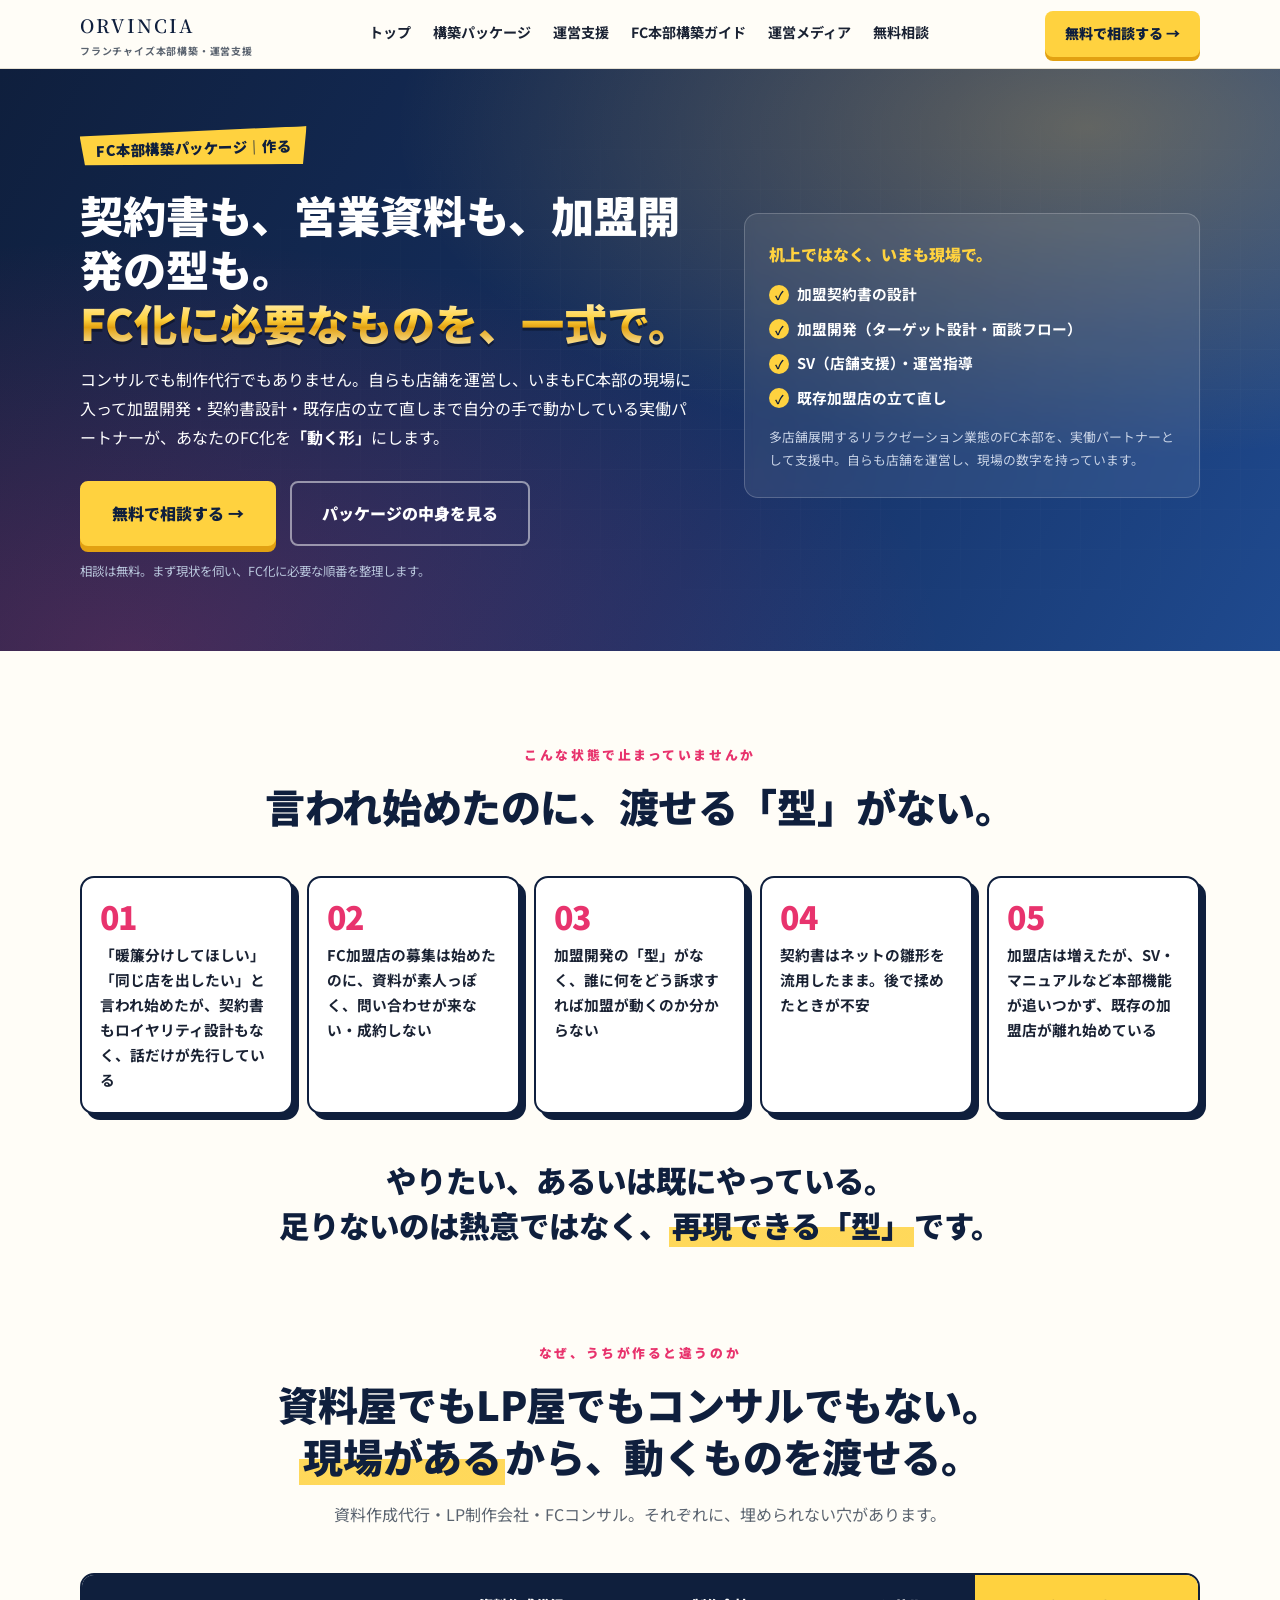
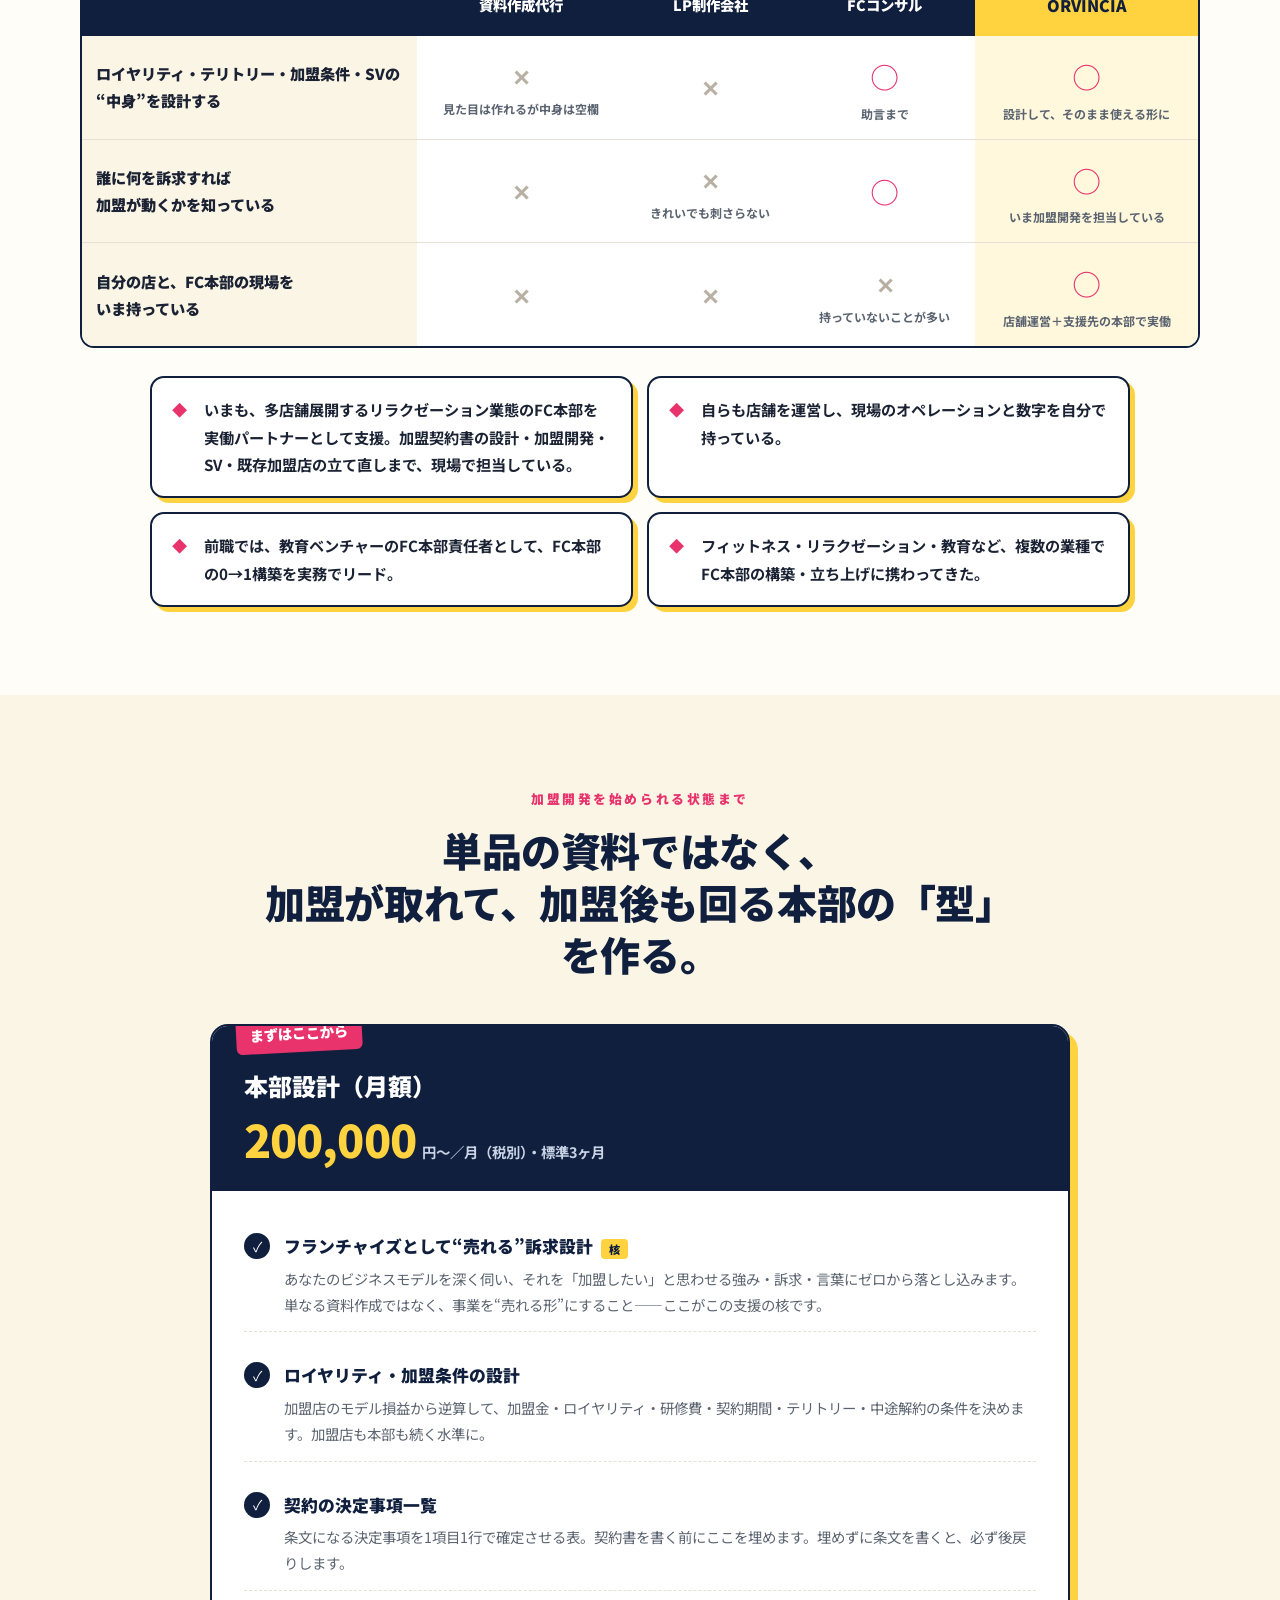
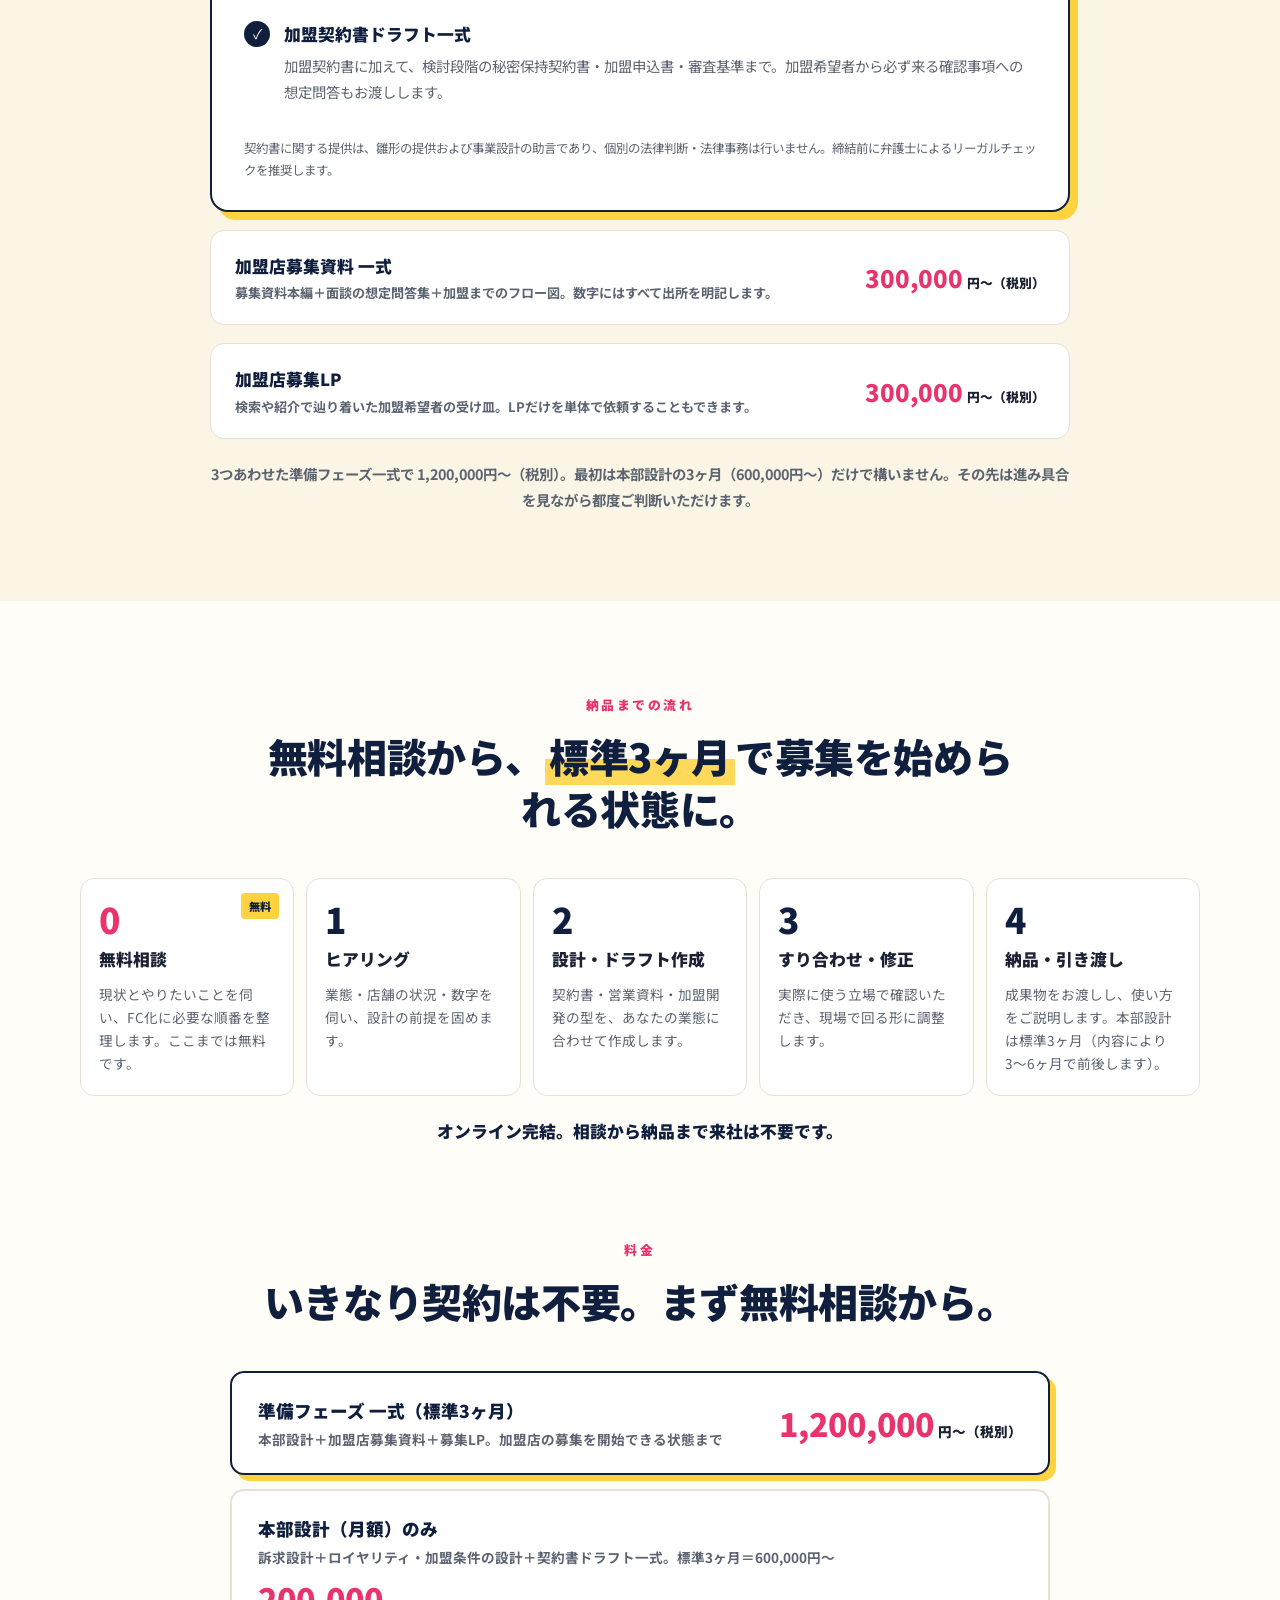
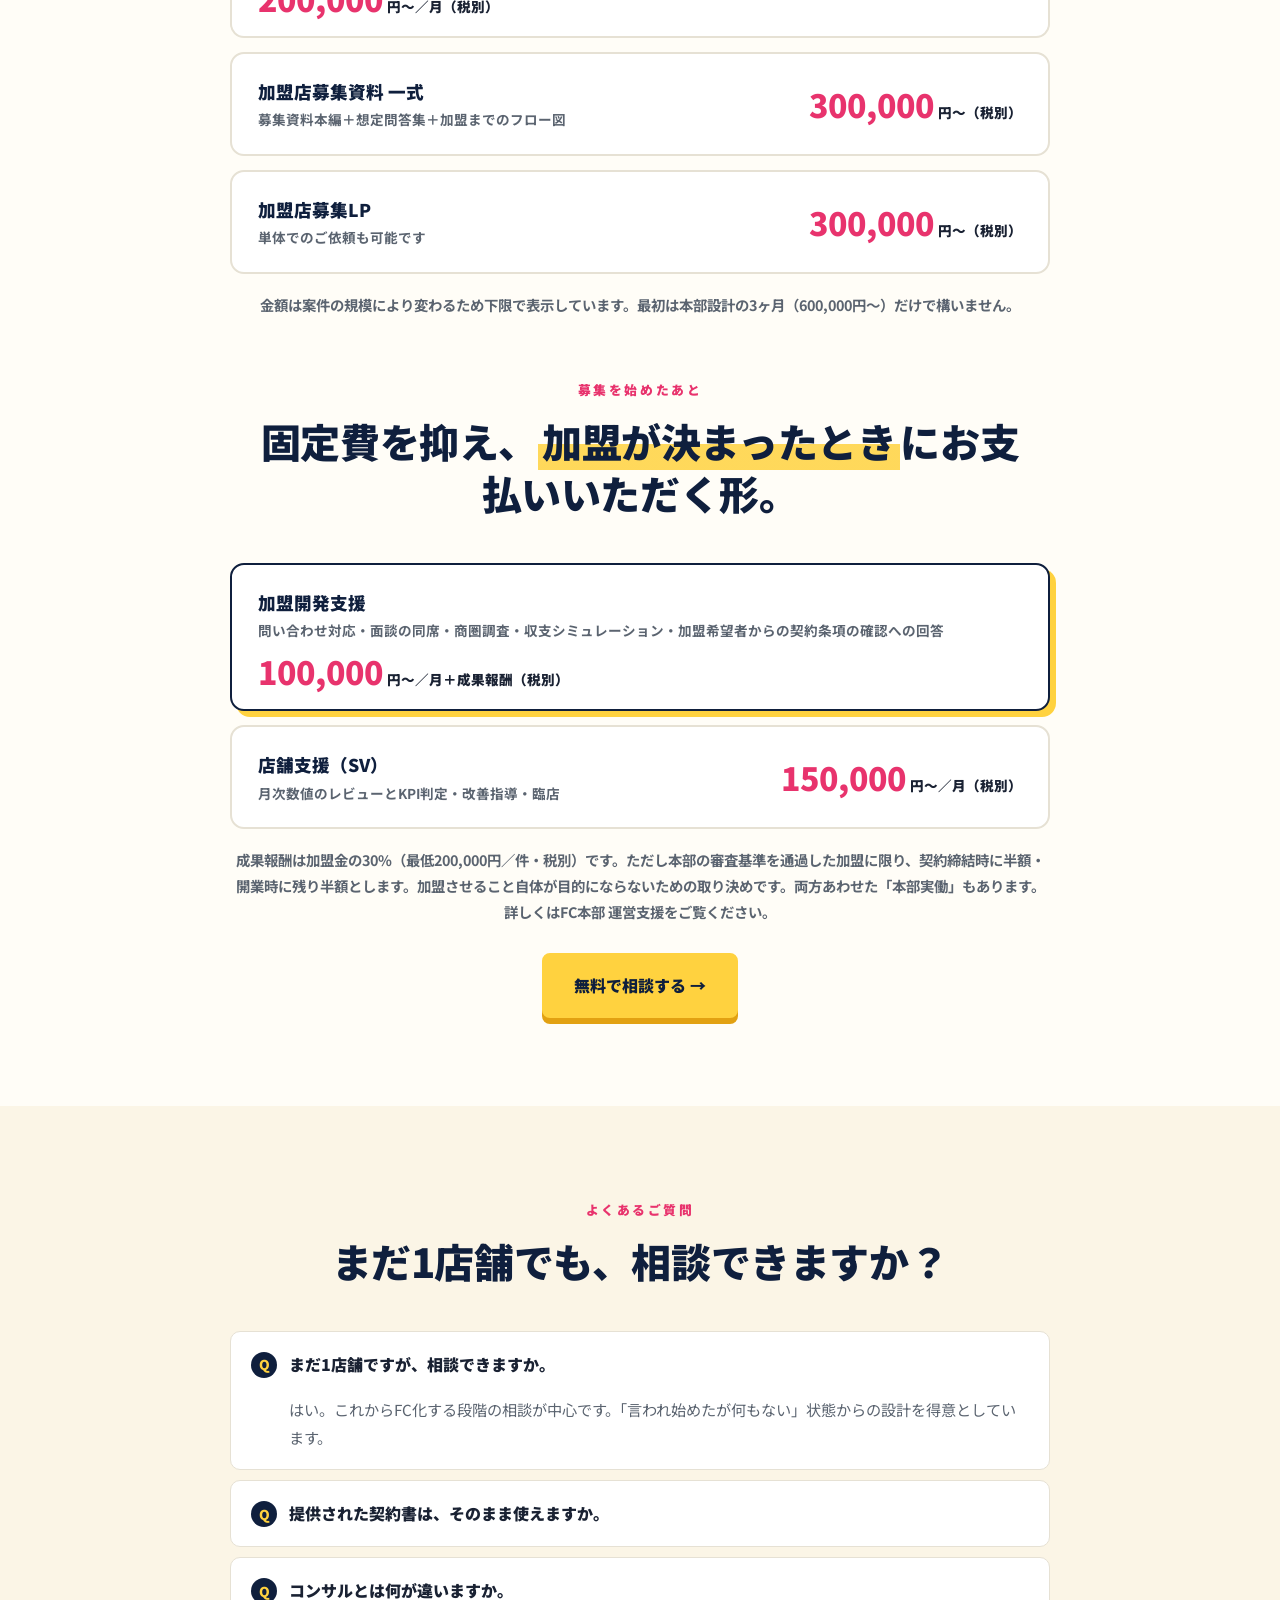
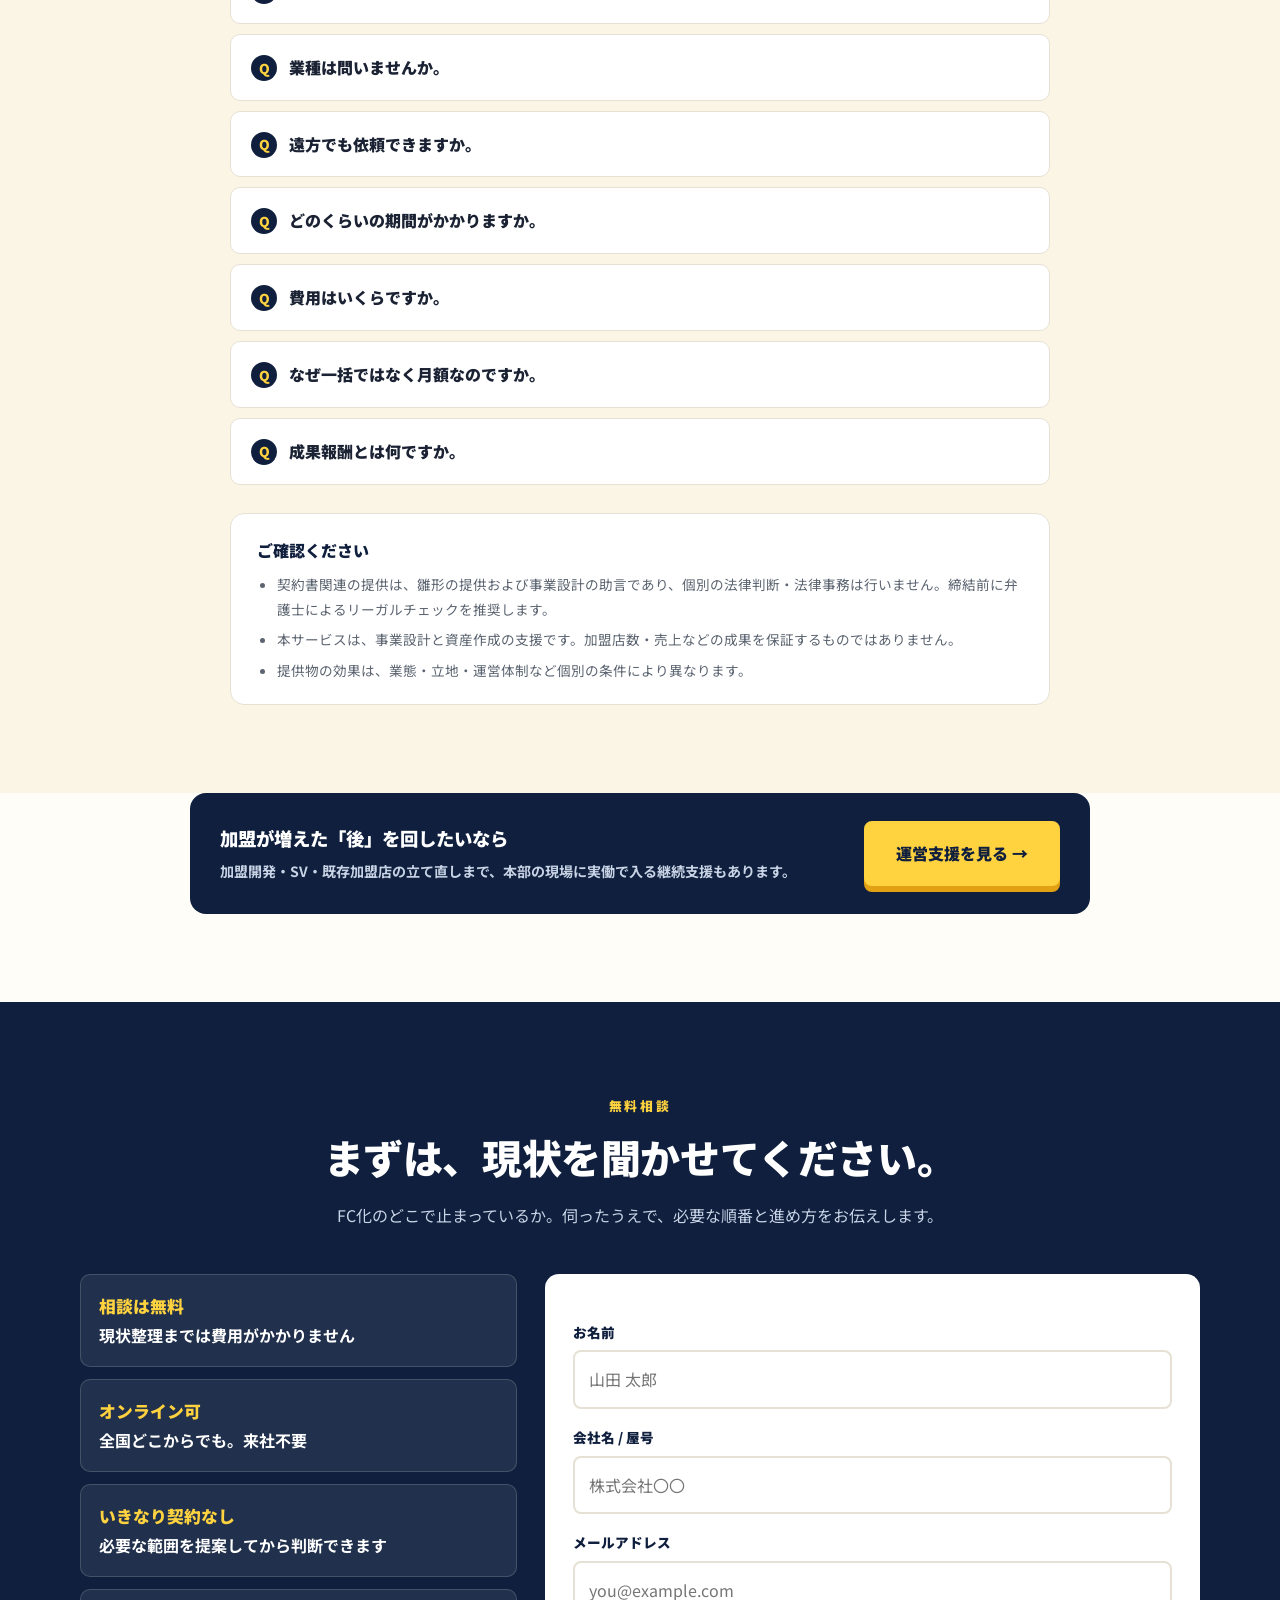
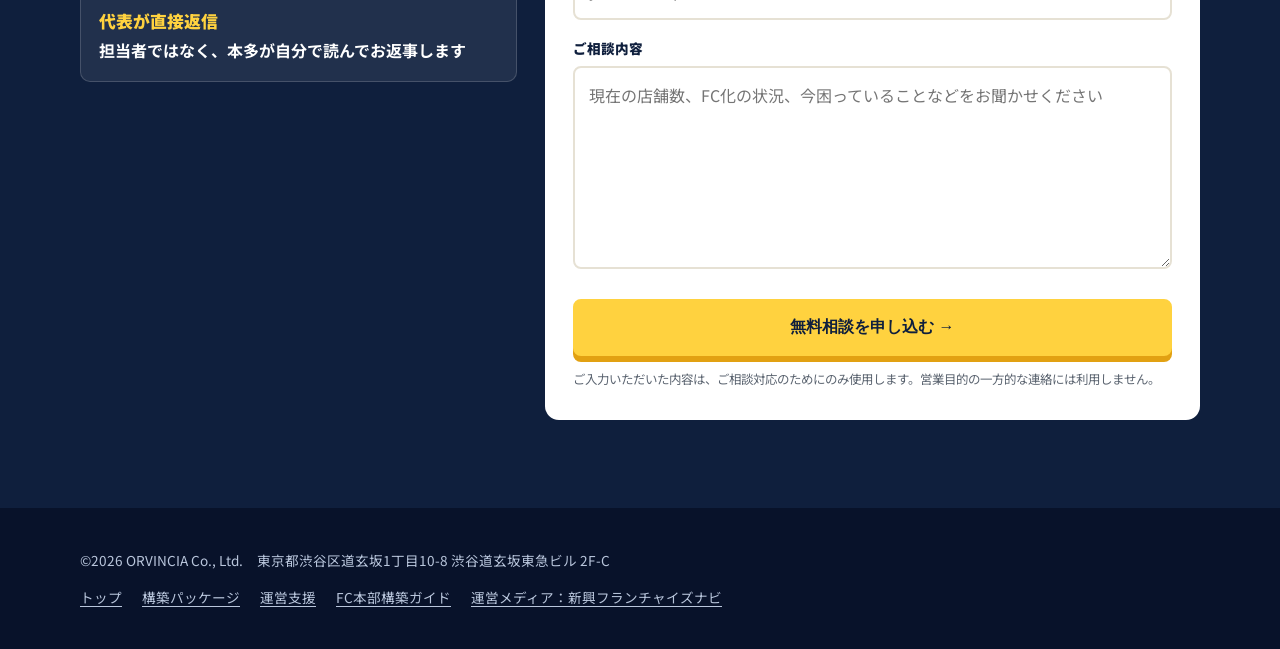
==== commit ed4d0ceb: "価格体系を改訂: 準備フェーズ(一式120万〜)と募集開始後(月額+成果報酬)に切り分け fc-package: - 一式50万の固定価格を廃止。準備フェーズ一式 1,200,000円〜(標準3ヶ月)" ====
--- a/fc-package/index.html
+++ b/fc-package/index.html
@@ -106,30 +106,34 @@
 <section class="sec" id="package" style="background:var(--cream)">
   <div class="page-width">
     <div class="sec-head fade-in">
-      <span class="sec-label">FC展開に必要な資産を、一式で</span>
-      <h2 class="sec-title">単品の資料ではなく、<br>加盟が取れて、加盟後も回る本部の「型」を渡す。</h2>
+      <span class="sec-label">加盟開発を始められる状態まで</span>
+      <h2 class="sec-title">単品の資料ではなく、<br>加盟が取れて、加盟後も回る本部の「型」を作る。</h2>
     </div>
     <div class="pkg fade-in" style="max-width:860px;margin:0 auto">
       <div class="pkg-head">
-        <span class="tag">一式パッケージ</span>
-        <h3>営業資料＋契約書＋訴求設計＋LP　一式</h3>
-        <div class="price"><span class="n">500,000</span><small>円（税別）</small></div>
+        <span class="tag">まずはここから</span>
+        <h3>本部設計（月額）</h3>
+        <div class="price"><span class="n">200,000</span><small>円〜／月（税別）・標準3ヶ月</small></div>
       </div>
       <div class="pkg-body">
         <ul>
-          <li><b>加盟店募集用の営業資料一式</b><span>共感するオーナー候補に届く、FCパッケージ資料。訴求の順番から設計します。</span></li>
-          <li><b>加盟契約書ドラフト</b><span>加盟条件・重要事項を整理した契約書の雛形。締結前提の骨子まで。</span></li>
-          <li class="core"><b>フランチャイズとして“売れる”訴求設計</b><span>あなたのビジネスモデルを深く伺い、それを「加盟したい」と思わせる強み・訴求・言葉にゼロから落とし込みます。単なる資料作成ではなく、事業を“売れる形”にすること——ここがこのパッケージの核です。</span></li>
-          <li><b>ロイヤリティ・加盟条件の設計</b><span>加盟金・ロイヤリティの根拠づくり。加盟店も本部も続く水準に。</span></li>
-          <li><b>売れるLP制作（加盟店募集LP）</b><span>共感するオーナー候補を集める募集LP。この一式に含まれます。</span></li>
+          <li class="core"><b>フランチャイズとして“売れる”訴求設計</b><span>あなたのビジネスモデルを深く伺い、それを「加盟したい」と思わせる強み・訴求・言葉にゼロから落とし込みます。単なる資料作成ではなく、事業を“売れる形”にすること——ここがこの支援の核です。</span></li>
+          <li><b>ロイヤリティ・加盟条件の設計</b><span>加盟店のモデル損益から逆算して、加盟金・ロイヤリティ・研修費・契約期間・テリトリー・中途解約の条件を決めます。加盟店も本部も続く水準に。</span></li>
+          <li><b>契約の決定事項一覧</b><span>条文になる決定事項を1項目1行で確定させる表。契約書を書く前にここを埋めます。埋めずに条文を書くと、必ず後戻りします。</span></li>
+          <li><b>加盟契約書ドラフト一式</b><span>加盟契約書に加えて、検討段階の秘密保持契約書・加盟申込書・審査基準まで。加盟希望者から必ず来る確認事項への想定問答もお渡しします。</span></li>
         </ul>
         <p class="legal">契約書に関する提供は、雛形の提供および事業設計の助言であり、個別の法律判断・法律事務は行いません。締結前に弁護士によるリーガルチェックを推奨します。</p>
       </div>
     </div>
     <div class="opt fade-in" style="max-width:860px;margin:18px auto 0">
-      <div class="t">LP制作のみ（単体）<small>加盟店募集のLPだけを依頼したい場合。上の一式にはこのLP制作が含まれます。</small></div>
-      <div class="p">300,000<small>円（税別）</small></div>
-    </div>
+      <div class="t">加盟店募集資料 一式<small>募集資料本編＋面談の想定問答集＋加盟までのフロー図。数字にはすべて出所を明記します。</small></div>
+      <div class="p">300,000<small>円〜（税別）</small></div>
+    </div>
+    <div class="opt fade-in" style="max-width:860px;margin:18px auto 0">
+      <div class="t">加盟店募集LP<small>検索や紹介で辿り着いた加盟希望者の受け皿。LPだけを単体で依頼することもできます。</small></div>
+      <div class="p">300,000<small>円〜（税別）</small></div>
+    </div>
+    <p class="price-note" style="max-width:860px;margin:22px auto 0">3つあわせた準備フェーズ一式で <b>1,200,000円〜（税別）</b>。<b>最初は本部設計の3ヶ月（600,000円〜）だけで構いません。</b>その先は進み具合を見ながら都度ご判断いただけます。</p>
   </div>
 </section>
 
@@ -137,14 +141,14 @@
   <div class="page-width">
     <div class="sec-head fade-in">
       <span class="sec-label">納品までの流れ</span>
-      <h2 class="sec-title">無料相談から、<span class="marker">1〜6ヶ月</span>で一式を納品。</h2>
+      <h2 class="sec-title">無料相談から、<span class="marker">標準3ヶ月</span>で募集を始められる状態に。</h2>
     </div>
     <div class="flow fade-in">
       <div class="step"><span class="badge">無料</span><div class="n free">0</div><h4>無料相談</h4><p>現状とやりたいことを伺い、FC化に必要な順番を整理します。ここまでは無料です。</p></div>
       <div class="step"><div class="n">1</div><h4>ヒアリング</h4><p>業態・店舗の状況・数字を伺い、設計の前提を固めます。</p></div>
       <div class="step"><div class="n">2</div><h4>設計・ドラフト作成</h4><p>契約書・営業資料・加盟開発の型を、あなたの業態に合わせて作成します。</p></div>
       <div class="step"><div class="n">3</div><h4>すり合わせ・修正</h4><p>実際に使う立場で確認いただき、現場で回る形に調整します。</p></div>
-      <div class="step"><div class="n">4</div><h4>納品</h4><p>一式をお渡しします。標準納期は1〜6ヶ月（内容により前後します）。</p></div>
+      <div class="step"><div class="n">4</div><h4>納品・引き渡し</h4><p>成果物をお渡しし、使い方をご説明します。本部設計は標準3ヶ月（内容により3〜6ヶ月で前後します）。</p></div>
     </div>
     <p class="flow-note">オンライン完結。相談から納品まで来社は不要です。</p>
   </div>
@@ -157,10 +161,22 @@
       <h2 class="sec-title">いきなり契約は不要。まず無料相談から。</h2>
     </div>
     <div class="price-grid fade-in">
-      <div class="price-card main"><div><div class="t">一式パッケージ（LP制作を含む）</div><div class="s">ビジネスモデルの訴求設計＋営業資料＋契約書＋LP制作</div></div><div class="p">500,000<small>円（税別）</small></div></div>
-      <div class="price-card"><div><div class="t">LP制作のみ（単体）</div><div class="s">加盟店募集のLPだけを依頼する場合</div></div><div class="p">300,000<small>円（税別）</small></div></div>
-    </div>
-    <p class="price-note">一式パッケージにはLP制作が含まれます。まずは無料相談で、あなたの業態に必要な範囲と進め方をご提案します。</p>
+      <div class="price-card main"><div><div class="t">準備フェーズ 一式（標準3ヶ月）</div><div class="s">本部設計＋加盟店募集資料＋募集LP。加盟店の募集を開始できる状態まで</div></div><div class="p">1,200,000<small>円〜（税別）</small></div></div>
+      <div class="price-card"><div><div class="t">本部設計（月額）のみ</div><div class="s">訴求設計＋ロイヤリティ・加盟条件の設計＋契約書ドラフト一式。標準3ヶ月＝600,000円〜</div></div><div class="p">200,000<small>円〜／月（税別）</small></div></div>
+      <div class="price-card"><div><div class="t">加盟店募集資料 一式</div><div class="s">募集資料本編＋想定問答集＋加盟までのフロー図</div></div><div class="p">300,000<small>円〜（税別）</small></div></div>
+      <div class="price-card"><div><div class="t">加盟店募集LP</div><div class="s">単体でのご依頼も可能です</div></div><div class="p">300,000<small>円〜（税別）</small></div></div>
+    </div>
+    <p class="price-note">金額は案件の規模により変わるため下限で表示しています。<b>最初は本部設計の3ヶ月（600,000円〜）だけで構いません。</b></p>
+
+    <div class="sec-head fade-in" style="margin-top:56px">
+      <span class="sec-label">募集を始めたあと</span>
+      <h2 class="sec-title">固定費を抑え、<span class="marker">加盟が決まったとき</span>にお支払いいただく形。</h2>
+    </div>
+    <div class="price-grid fade-in">
+      <div class="price-card main"><div><div class="t">加盟開発支援</div><div class="s">問い合わせ対応・面談の同席・商圏調査・収支シミュレーション・加盟希望者からの契約条項の確認への回答</div></div><div class="p">100,000<small>円〜／月＋成果報酬（税別）</small></div></div>
+      <div class="price-card"><div><div class="t">店舗支援（SV）</div><div class="s">月次数値のレビューとKPI判定・改善指導・臨店</div></div><div class="p">150,000<small>円〜／月（税別）</small></div></div>
+    </div>
+    <p class="price-note">成果報酬は<b>加盟金の30%（最低200,000円／件・税別）</b>です。ただし<b>本部の審査基準を通過した加盟に限り</b>、<b>契約締結時に半額・開業時に残り半額</b>とします。加盟させること自体が目的にならないための取り決めです。両方あわせた「本部実働」もあります。詳しくは<a href="/fc-support/">FC本部 運営支援</a>をご覧ください。</p>
     <div style="text-align:center;margin-top:28px"><a href="#contact" class="btn btn-sun">無料で相談する →</a></div>
   </div>
 </section>
@@ -177,8 +193,10 @@
       <details><summary>コンサルとは何が違いますか。</summary><div class="a">私は評論や助言で終わりません。自分でも店舗を運営し、いまもFC本部の現場に入って加盟開発や既存店支援を自分の手で行っています。渡すのは、現場で実際に動いているものです。</div></details>
       <details><summary>業種は問いませんか。</summary><div class="a">リラクゼーション・フィットネス・教育など複数業種でFC本部の構築に携わってきました。業態を伺ったうえで、その業態に合わせて設計します。</div></details>
       <details><summary>遠方でも依頼できますか。</summary><div class="a">オンラインで対応します。相談から納品まで、来社は必須ではありません。</div></details>
-      <details><summary>どのくらいの期間で納品されますか。</summary><div class="a">標準で1〜6ヶ月を目安としています。範囲や状況により前後しますので、無料相談時に目安をお伝えします。</div></details>
-      <details><summary>費用はいくらですか。</summary><div class="a">一式パッケージが500,000円（税別）で、加盟店募集のLP制作もこの中に含まれます。LPだけを単体で依頼する場合は300,000円（税別）です。まずは無料相談で、必要な範囲をご提案します。</div></details>
+      <details><summary>どのくらいの期間がかかりますか。</summary><div class="a">本部設計は標準3ヶ月です。決めることが多い業態や、既に加盟店がある場合は3〜6ヶ月で前後します。募集資料とLPは、本部設計で条件が固まってから着手します。無料相談時に目安をお伝えします。</div></details>
+      <details><summary>費用はいくらですか。</summary><div class="a">加盟店の募集を開始できる状態までの準備フェーズが1,200,000円〜（税別・標準3ヶ月）です。内訳は本部設計が月額200,000円〜（標準3ヶ月＝600,000円〜）、加盟店募集資料が300,000円〜、募集LPが300,000円〜。案件の規模で工数が変わるため下限で表示しています。最初は本部設計の3ヶ月だけで構いません。募集開始後の加盟開発・SVは別メニューです。</div></details>
+      <details><summary>なぜ一括ではなく月額なのですか。</summary><div class="a">FC本部の設計は、決めることの多さと決断の速さで工数が大きく変わります。一括の固定額にすると、その振れ幅をどちらかが不当に負担することになります。月額であれば必要な期間だけお支払いいただけます。3ヶ月で固まればそこで終わりです。</div></details>
+      <details><summary>成果報酬とは何ですか。</summary><div class="a">募集開始後の加盟開発支援でお願いしているものです。月額を抑えるかわりに、加盟が決まったときに加盟金の30%（最低200,000円／件・税別）をお支払いいただきます。ただし<b>本部の審査基準を通過した加盟に限り</b>、<b>契約締結時に半額・開業時に残り半額</b>とします。加盟させること自体が目的にならないための取り決めです。</div></details>
     </div>
     <div class="disc fade-in" style="margin-top:28px">
       <h3>ご確認ください</h3>
--- a/site.css
+++ b/site.css
@@ -327,7 +327,8 @@
     .pkg-body li:last-child { border-bottom: 0; }
     .pkg-body li::before { content: "✓"; color: #fff; background: var(--navy); border-radius: 50%; width: 26px; height: 26px; font-size: .85rem; display: inline-flex; align-items: center; justify-content: center; margin-top: 2px; }
     .pkg-body li b { display: block; font-size: 1.05rem; font-weight: 900; color: var(--navy); }
-    .pkg-body li span { display: block; margin-top: 4px; font-size: .9rem; color: var(--ink-soft); }
+    .pkg-body li > b, .pkg-body li > span { grid-column: 2; }
+    .pkg-body li span { display: block; margin-top: -6px; font-size: .9rem; color: var(--ink-soft); }
     .pkg-body li.core b::after { content: "核"; margin-left: 8px; background: var(--sun); color: var(--navy); font-size: .7rem; padding: 2px 8px; border-radius: 4px; vertical-align: middle; }
     .legal { margin: 18px 0 0; font-size: .78rem; color: var(--ink-soft); }
     .opt { margin: 18px 0 0; background: #fff; border: 1px solid var(--line); border-radius: 14px; padding: 20px 24px; display: flex; flex-wrap: wrap; align-items: center; justify-content: space-between; gap: 12px 20px; }
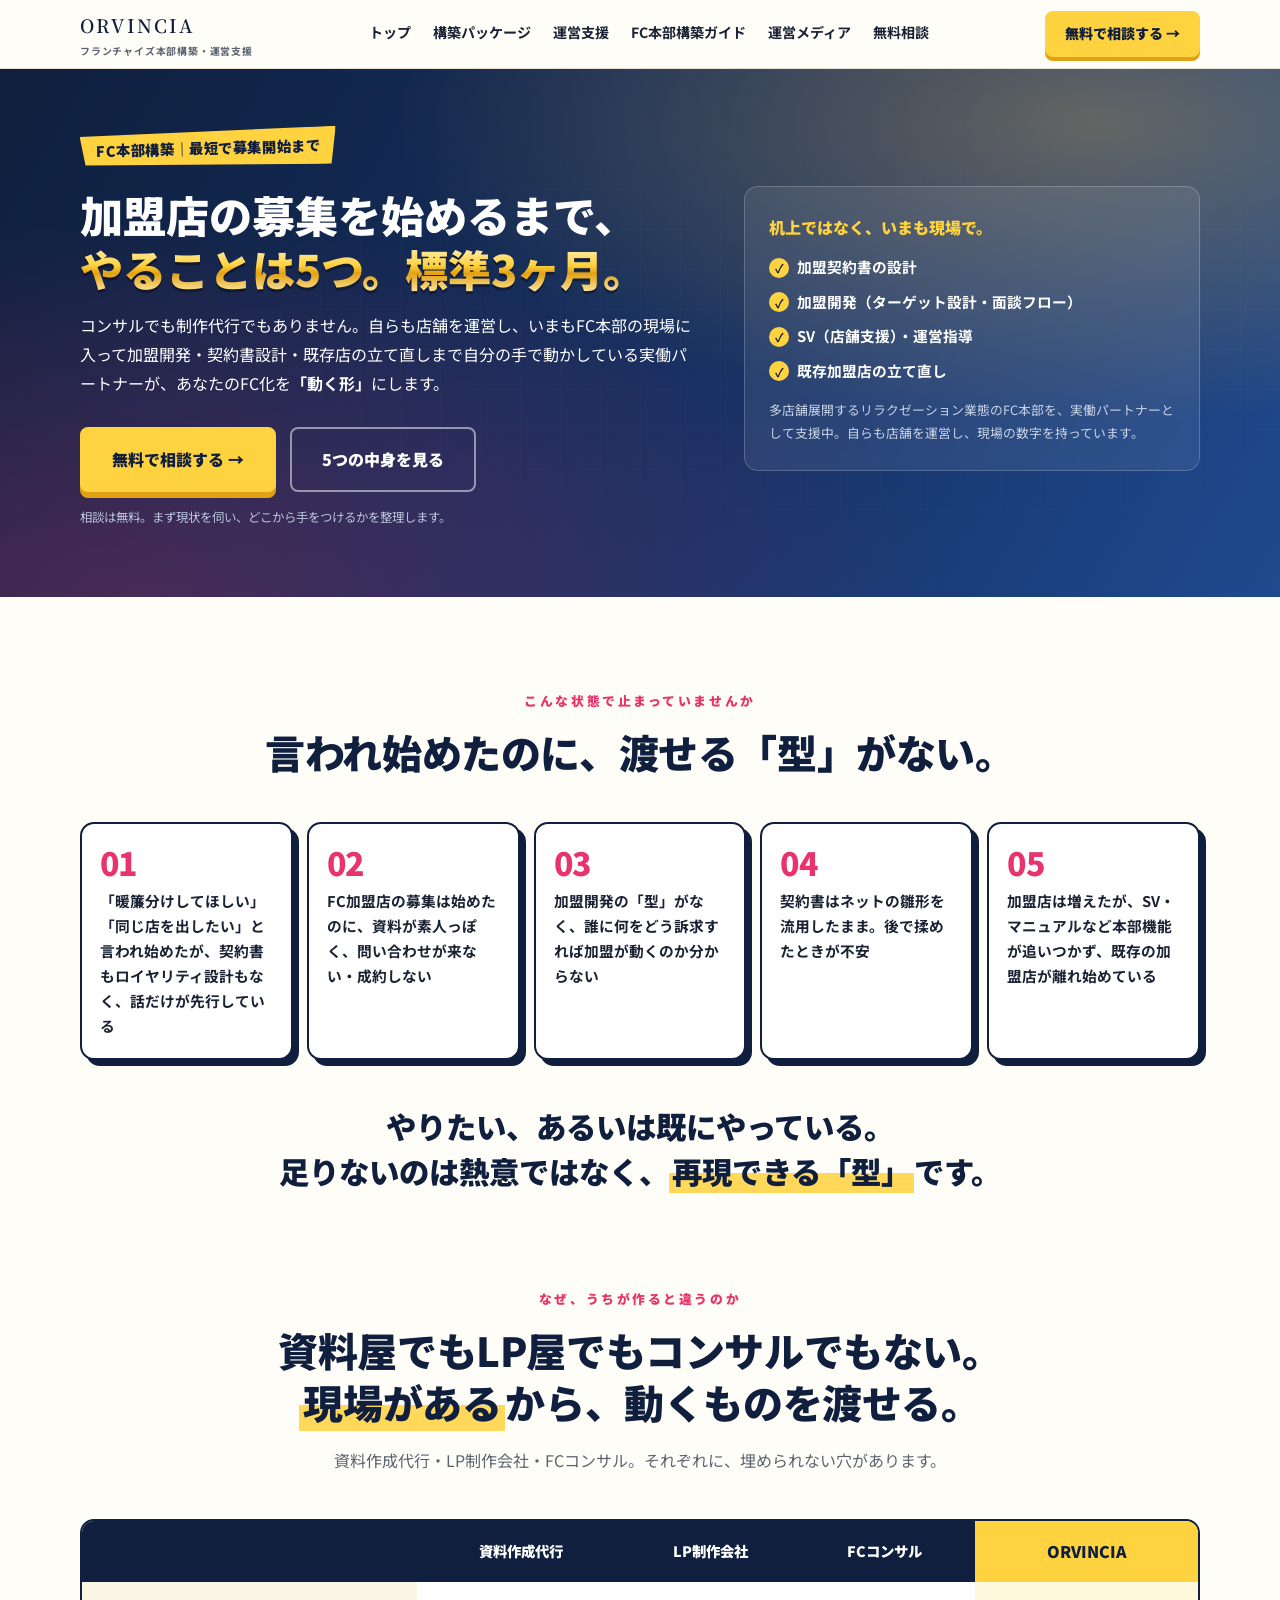
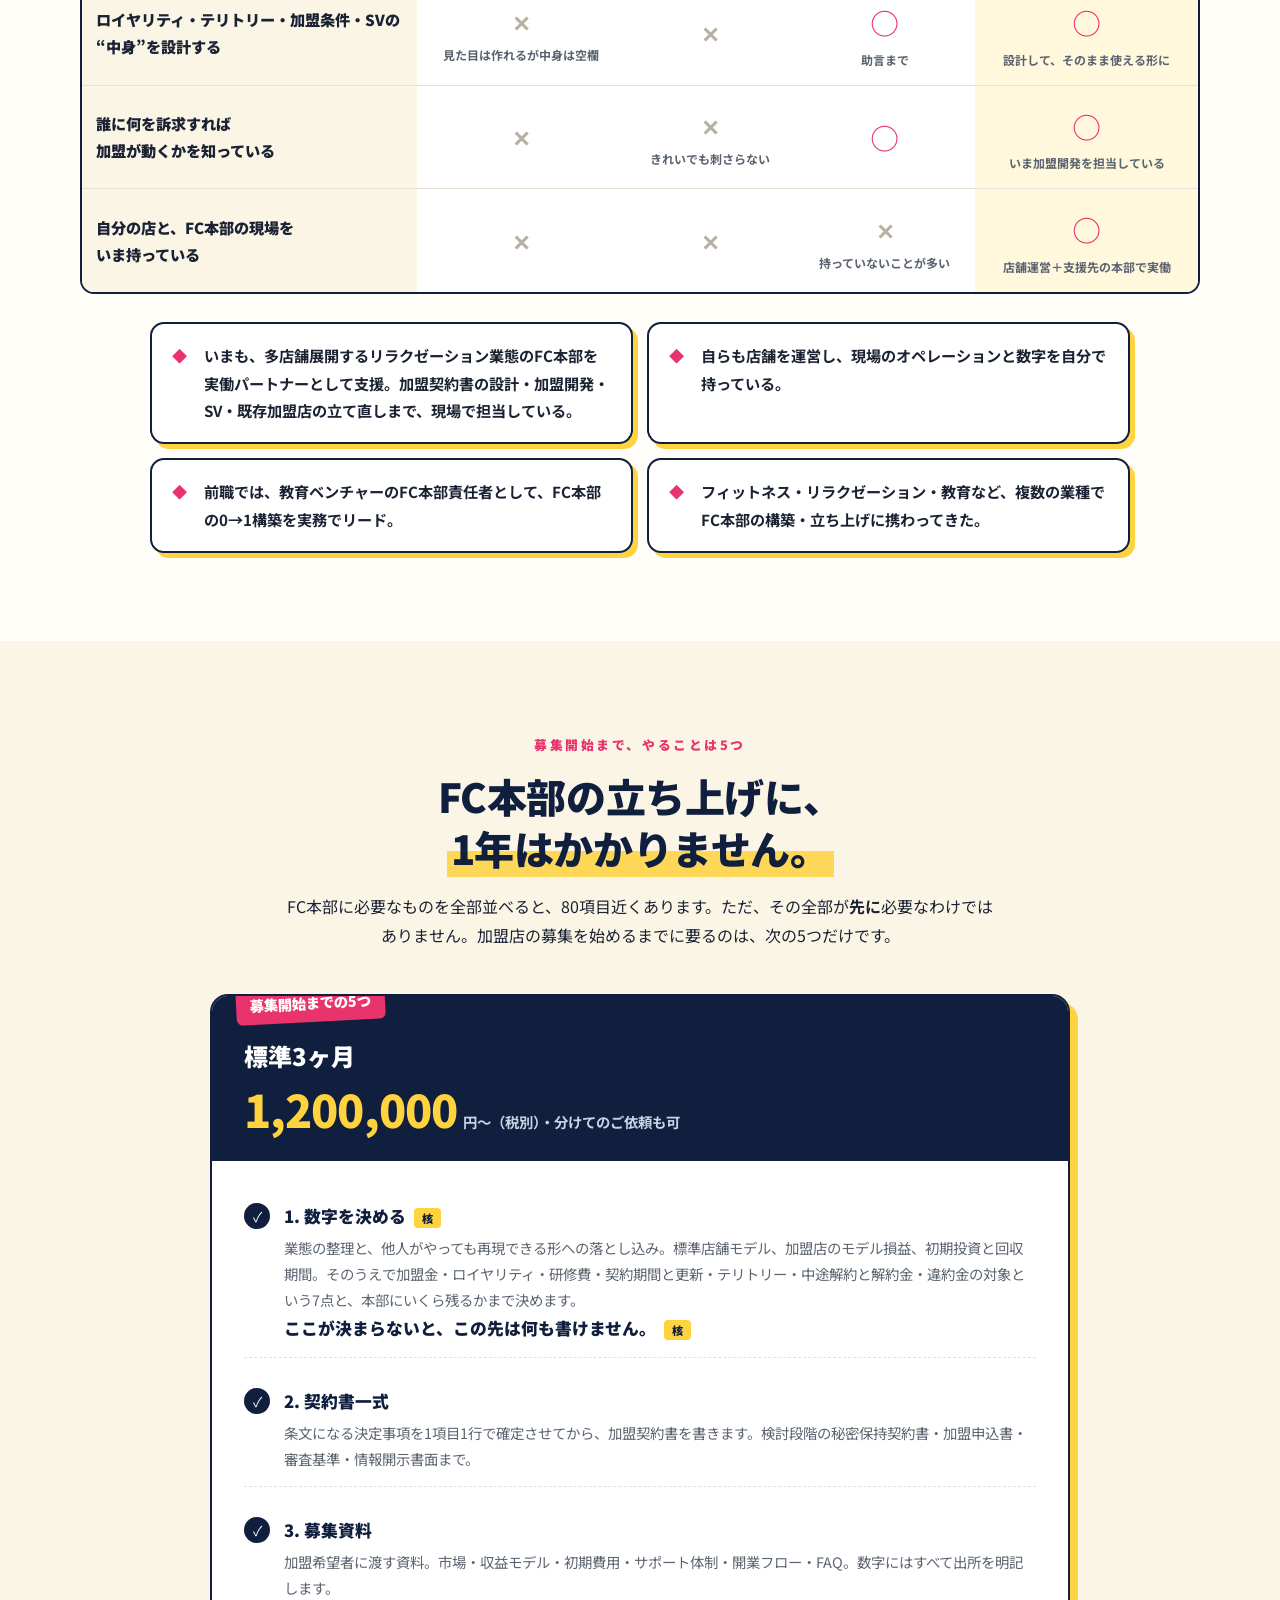
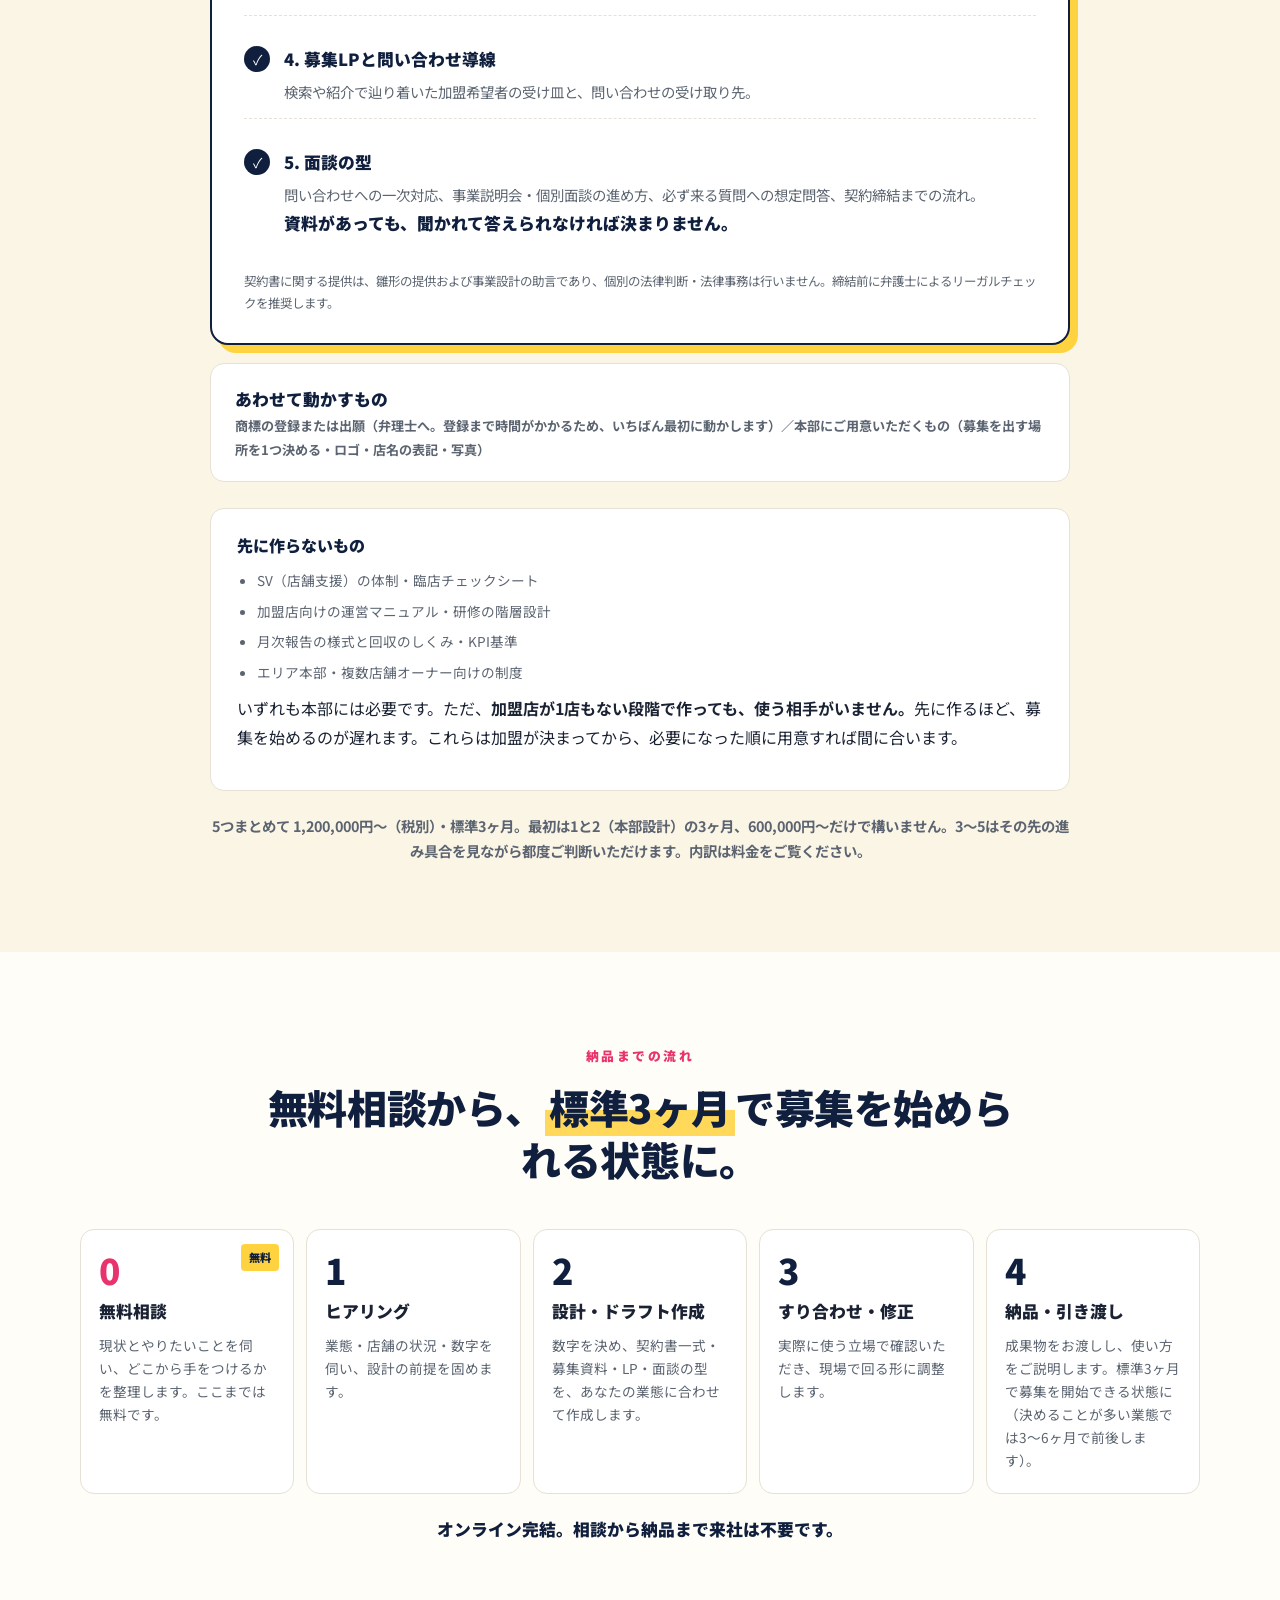
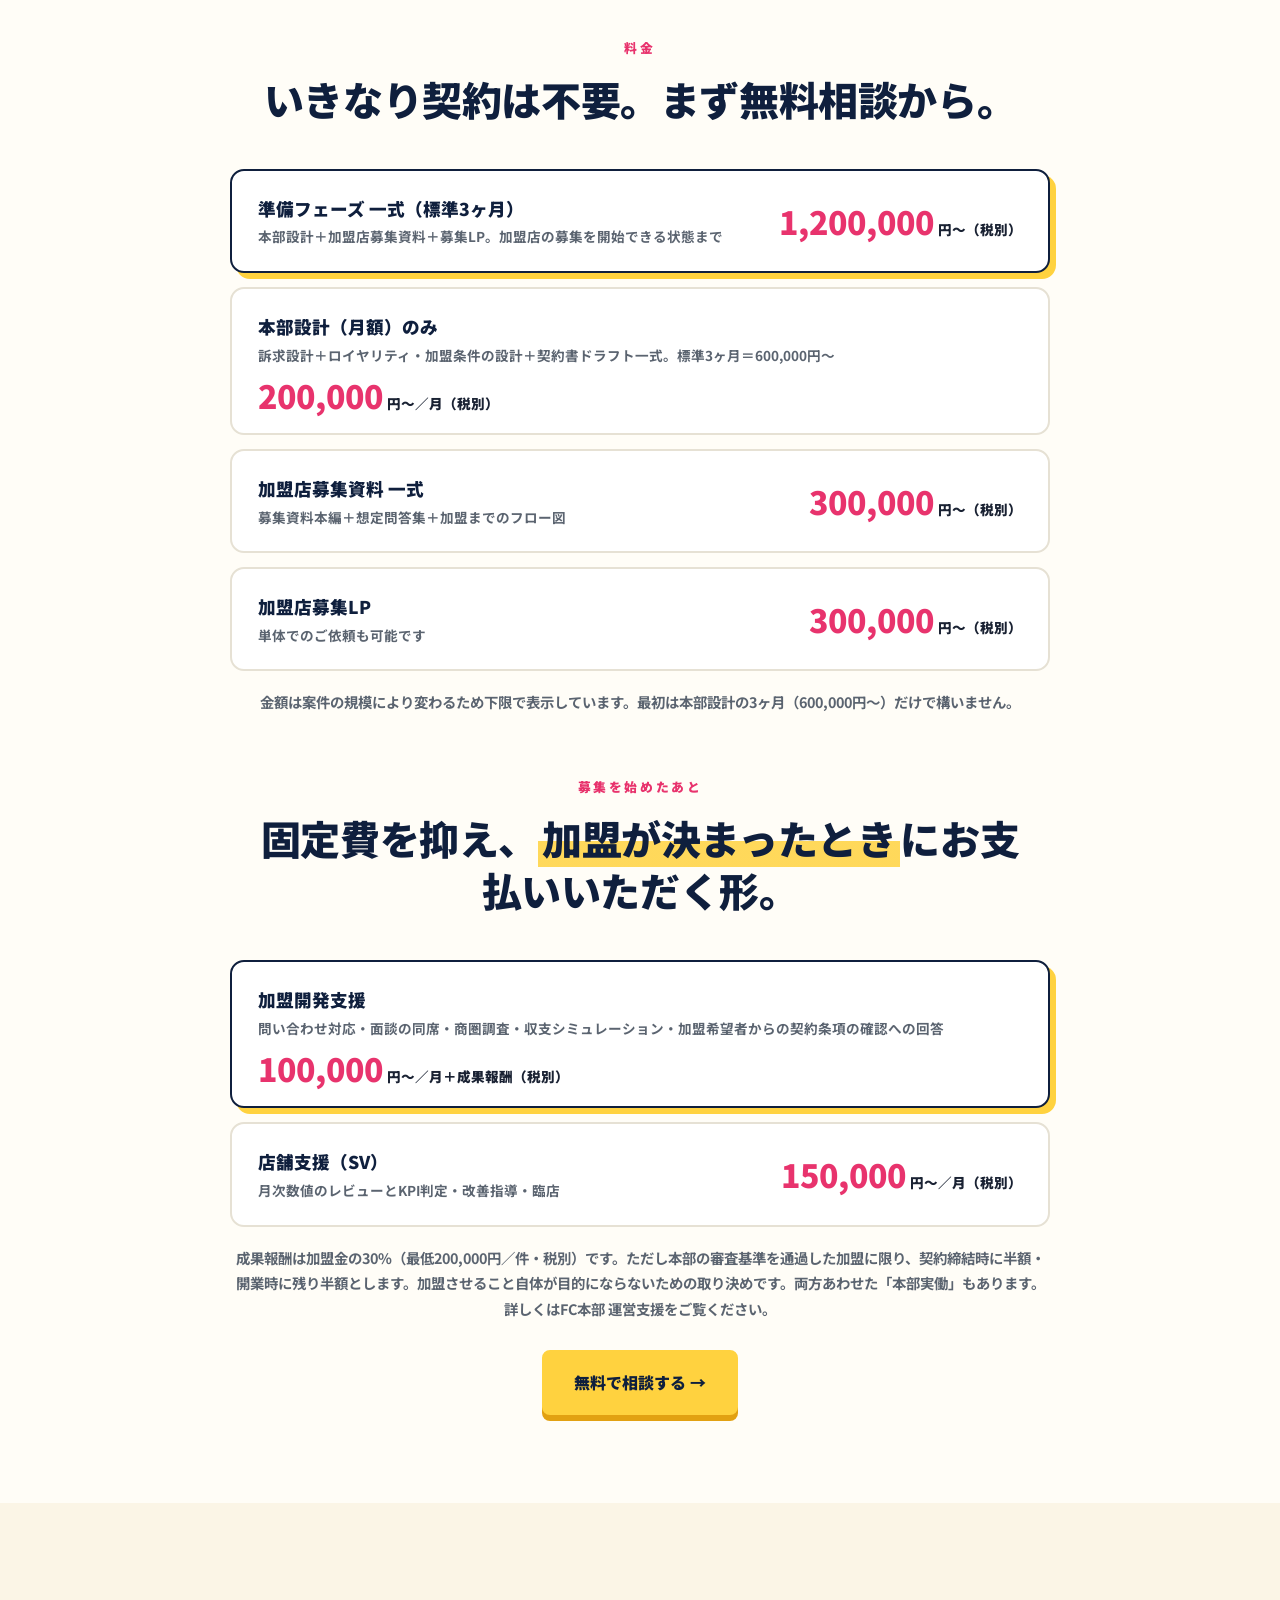
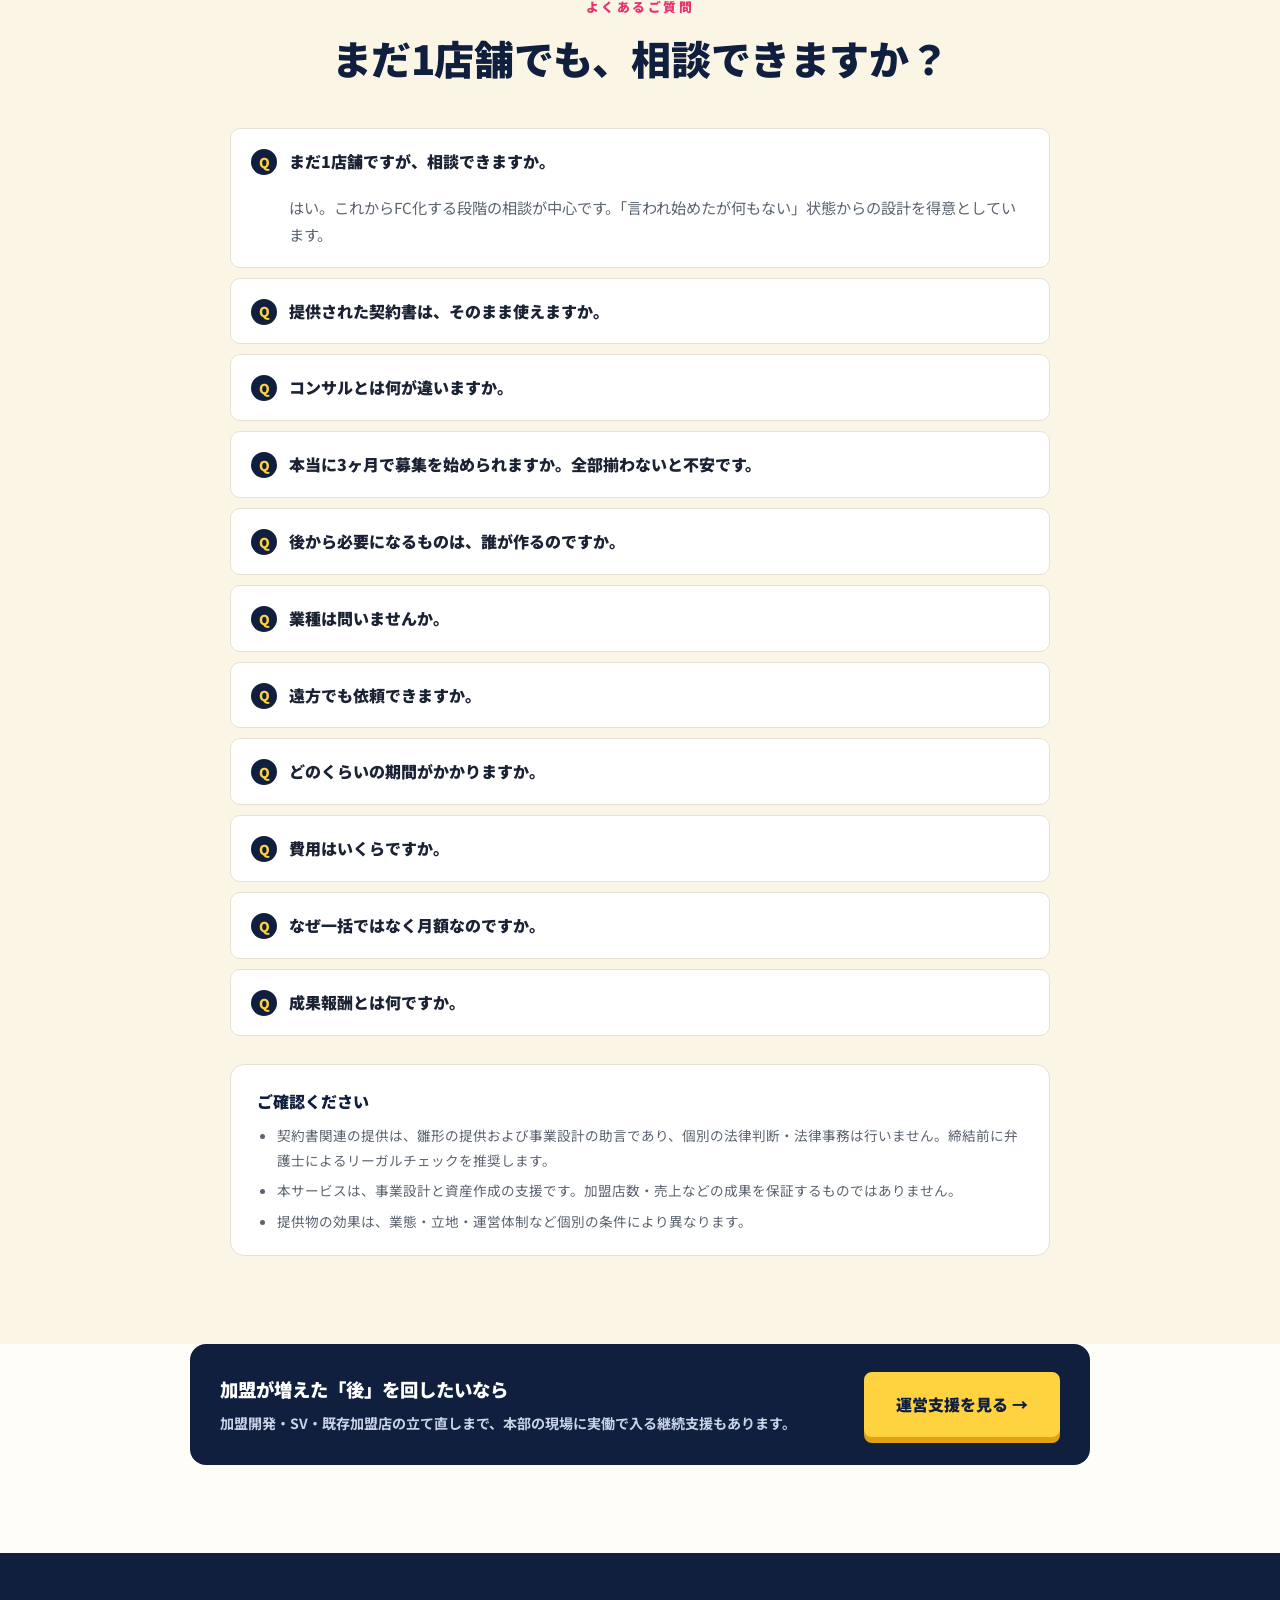
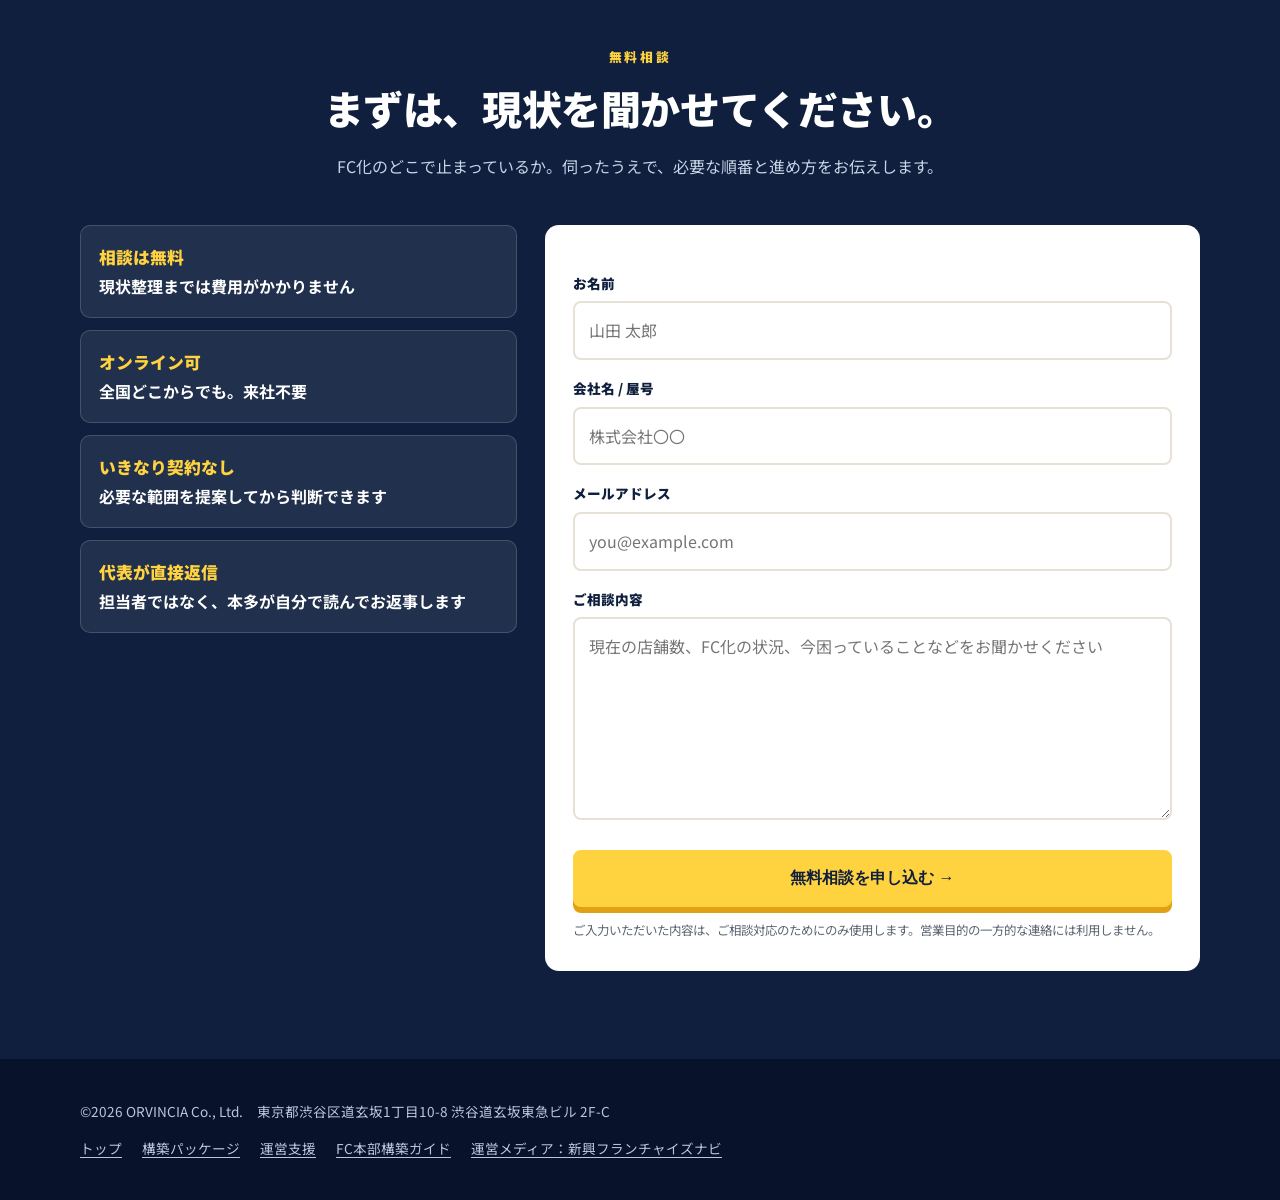
==== commit d3ca6d23: "訴求を「最短で募集開始まで」に変更（やることは5つ・標準3ヶ月） - h1: 「FC化に必要なものを、一式で」→「加盟店の募集を始めるまで、やることは5つ。標準3ヶ月。」 - パッケージ sectio" ====
--- a/fc-package/index.html
+++ b/fc-package/index.html
@@ -3,14 +3,14 @@
 <head>
 <meta charset="UTF-8">
 <meta name="viewport" content="width=device-width, initial-scale=1.0">
-<title>FC本部構築パッケージ(契約書・営業資料・LP一式) | 株式会社ORVINCIA</title>
-<meta name="description" content="契約書・営業資料・加盟開発の型まで一式で。コンサルでも制作代行でもなく、自らも店舗を運営し、いまもFC本部の現場で手を動かしている実働パートナーが、あなたのFC化を動く資産にします。">
+<title>FC本部構築｜募集開始まで、やることは5つ・標準3ヶ月 | 株式会社ORVINCIA</title>
+<meta name="description" content="加盟店の募集を始めるまで、やることは5つ。標準3ヶ月。数字・契約書一式・募集資料・募集LP・面談の型。SV体制やマニュアルは加盟が決まってからで間に合います。自らも店舗を運営し、いまもFC本部の現場で手を動かす実働パートナーが支援します。">
 <link rel="canonical" href="https://orvincia.com/fc-package/">
 <meta property="og:type" content="website">
 <meta property="og:image" content="https://orvincia.com/og-image.png">
 <meta name="twitter:card" content="summary_large_image">
 <meta property="og:title" content="FC本部構築パッケージ(契約書・営業資料・LP一式) | 株式会社ORVINCIA">
-<meta property="og:description" content="契約書・営業資料・加盟開発の型まで一式で。FC本部の現場で手を動かす実働パートナーがFC化を支援。">
+<meta property="og:description" content="加盟店の募集を始めるまで、やることは5つ。標準3ヶ月。FC本部の現場で手を動かす実働パートナーが、最短で募集開始まで持っていきます。">
 <meta property="og:url" content="https://orvincia.com/fc-package/">
 <meta property="og:site_name" content="株式会社ORVINCIA">
 <link rel="preconnect" href="https://fonts.googleapis.com">
@@ -38,14 +38,14 @@
 <section class="sub-hero">
   <div class="page-width hero-inner">
     <div>
-      <span class="kicker">FC本部構築パッケージ｜作る</span>
-      <h1>契約書も、営業資料も、加盟開発の型も。<br><span class="gold">FC化に必要なものを、一式で。</span></h1>
+      <span class="kicker">FC本部構築｜最短で募集開始まで</span>
+      <h1>加盟店の募集を始めるまで、<br><span class="gold">やることは5つ。標準3ヶ月。</span></h1>
       <p class="lead">コンサルでも制作代行でもありません。自らも店舗を運営し、いまもFC本部の現場に入って加盟開発・契約書設計・既存店の立て直しまで自分の手で動かしている実働パートナーが、あなたのFC化を<b>「動く形」</b>にします。</p>
       <div class="hero-btns">
         <a href="#contact" class="btn btn-sun">無料で相談する →</a>
-        <a href="#package" class="btn btn-ghost">パッケージの中身を見る</a>
-      </div>
-      <p class="hero-note">相談は無料。まず現状を伺い、FC化に必要な順番を整理します。</p>
+        <a href="#package" class="btn btn-ghost">5つの中身を見る</a>
+      </div>
+      <p class="hero-note">相談は無料。まず現状を伺い、どこから手をつけるかを整理します。</p>
     </div>
     <div class="cred">
       <div class="k">机上ではなく、いまも現場で。</div>
@@ -106,34 +106,44 @@
 <section class="sec" id="package" style="background:var(--cream)">
   <div class="page-width">
     <div class="sec-head fade-in">
-      <span class="sec-label">加盟開発を始められる状態まで</span>
-      <h2 class="sec-title">単品の資料ではなく、<br>加盟が取れて、加盟後も回る本部の「型」を作る。</h2>
+      <span class="sec-label">募集開始まで、やることは5つ</span>
+      <h2 class="sec-title">FC本部の立ち上げに、<br><span class="marker">1年はかかりません。</span></h2>
+      <p class="lead" style="max-width:720px;margin:18px auto 0">FC本部に必要なものを全部並べると、80項目近くあります。ただ、その全部が<b>先に</b>必要なわけではありません。加盟店の募集を始めるまでに要るのは、次の5つだけです。</p>
     </div>
     <div class="pkg fade-in" style="max-width:860px;margin:0 auto">
       <div class="pkg-head">
-        <span class="tag">まずはここから</span>
-        <h3>本部設計（月額）</h3>
-        <div class="price"><span class="n">200,000</span><small>円〜／月（税別）・標準3ヶ月</small></div>
+        <span class="tag">募集開始までの5つ</span>
+        <h3>標準3ヶ月</h3>
+        <div class="price"><span class="n">1,200,000</span><small>円〜（税別）・分けてのご依頼も可</small></div>
       </div>
       <div class="pkg-body">
         <ul>
-          <li class="core"><b>フランチャイズとして“売れる”訴求設計</b><span>あなたのビジネスモデルを深く伺い、それを「加盟したい」と思わせる強み・訴求・言葉にゼロから落とし込みます。単なる資料作成ではなく、事業を“売れる形”にすること——ここがこの支援の核です。</span></li>
-          <li><b>ロイヤリティ・加盟条件の設計</b><span>加盟店のモデル損益から逆算して、加盟金・ロイヤリティ・研修費・契約期間・テリトリー・中途解約の条件を決めます。加盟店も本部も続く水準に。</span></li>
-          <li><b>契約の決定事項一覧</b><span>条文になる決定事項を1項目1行で確定させる表。契約書を書く前にここを埋めます。埋めずに条文を書くと、必ず後戻りします。</span></li>
-          <li><b>加盟契約書ドラフト一式</b><span>加盟契約書に加えて、検討段階の秘密保持契約書・加盟申込書・審査基準まで。加盟希望者から必ず来る確認事項への想定問答もお渡しします。</span></li>
+          <li class="core"><b>1. 数字を決める</b><span>業態の整理と、他人がやっても再現できる形への落とし込み。標準店舗モデル、加盟店のモデル損益、初期投資と回収期間。そのうえで加盟金・ロイヤリティ・研修費・契約期間と更新・テリトリー・中途解約と解約金・違約金の対象という7点と、本部にいくら残るかまで決めます。<b>ここが決まらないと、この先は何も書けません。</b></span></li>
+          <li><b>2. 契約書一式</b><span>条文になる決定事項を1項目1行で確定させてから、加盟契約書を書きます。検討段階の秘密保持契約書・加盟申込書・審査基準・情報開示書面まで。</span></li>
+          <li><b>3. 募集資料</b><span>加盟希望者に渡す資料。市場・収益モデル・初期費用・サポート体制・開業フロー・FAQ。数字にはすべて出所を明記します。</span></li>
+          <li><b>4. 募集LPと問い合わせ導線</b><span>検索や紹介で辿り着いた加盟希望者の受け皿と、問い合わせの受け取り先。</span></li>
+          <li><b>5. 面談の型</b><span>問い合わせへの一次対応、事業説明会・個別面談の進め方、必ず来る質問への想定問答、契約締結までの流れ。<b>資料があっても、聞かれて答えられなければ決まりません。</b></span></li>
         </ul>
         <p class="legal">契約書に関する提供は、雛形の提供および事業設計の助言であり、個別の法律判断・法律事務は行いません。締結前に弁護士によるリーガルチェックを推奨します。</p>
       </div>
     </div>
+
     <div class="opt fade-in" style="max-width:860px;margin:18px auto 0">
-      <div class="t">加盟店募集資料 一式<small>募集資料本編＋面談の想定問答集＋加盟までのフロー図。数字にはすべて出所を明記します。</small></div>
-      <div class="p">300,000<small>円〜（税別）</small></div>
-    </div>
-    <div class="opt fade-in" style="max-width:860px;margin:18px auto 0">
-      <div class="t">加盟店募集LP<small>検索や紹介で辿り着いた加盟希望者の受け皿。LPだけを単体で依頼することもできます。</small></div>
-      <div class="p">300,000<small>円〜（税別）</small></div>
-    </div>
-    <p class="price-note" style="max-width:860px;margin:22px auto 0">3つあわせた準備フェーズ一式で <b>1,200,000円〜（税別）</b>。<b>最初は本部設計の3ヶ月（600,000円〜）だけで構いません。</b>その先は進み具合を見ながら都度ご判断いただけます。</p>
+      <div class="t">あわせて動かすもの<small><b>商標の登録または出願</b>（弁理士へ。登録まで時間がかかるため、いちばん最初に動かします）／<b>本部にご用意いただくもの</b>（募集を出す場所を1つ決める・ロゴ・店名の表記・写真）</small></div>
+    </div>
+
+    <div class="disc fade-in" style="max-width:860px;margin:26px auto 0">
+      <h3>先に作らないもの</h3>
+      <ul>
+        <li>SV（店舗支援）の体制・臨店チェックシート</li>
+        <li>加盟店向けの運営マニュアル・研修の階層設計</li>
+        <li>月次報告の様式と回収のしくみ・KPI基準</li>
+        <li>エリア本部・複数店舗オーナー向けの制度</li>
+      </ul>
+      <p style="margin-top:10px">いずれも本部には必要です。ただ、<b>加盟店が1店もない段階で作っても、使う相手がいません。</b>先に作るほど、募集を始めるのが遅れます。これらは加盟が決まってから、必要になった順に用意すれば間に合います。</p>
+    </div>
+
+    <p class="price-note" style="max-width:860px;margin:22px auto 0">5つまとめて <b>1,200,000円〜（税別）・標準3ヶ月</b>。<b>最初は1と2（本部設計）の3ヶ月、600,000円〜だけで構いません。</b>3〜5はその先の進み具合を見ながら都度ご判断いただけます。内訳は<a href="#price">料金</a>をご覧ください。</p>
   </div>
 </section>
 
@@ -144,11 +154,11 @@
       <h2 class="sec-title">無料相談から、<span class="marker">標準3ヶ月</span>で募集を始められる状態に。</h2>
     </div>
     <div class="flow fade-in">
-      <div class="step"><span class="badge">無料</span><div class="n free">0</div><h4>無料相談</h4><p>現状とやりたいことを伺い、FC化に必要な順番を整理します。ここまでは無料です。</p></div>
+      <div class="step"><span class="badge">無料</span><div class="n free">0</div><h4>無料相談</h4><p>現状とやりたいことを伺い、どこから手をつけるかを整理します。ここまでは無料です。</p></div>
       <div class="step"><div class="n">1</div><h4>ヒアリング</h4><p>業態・店舗の状況・数字を伺い、設計の前提を固めます。</p></div>
-      <div class="step"><div class="n">2</div><h4>設計・ドラフト作成</h4><p>契約書・営業資料・加盟開発の型を、あなたの業態に合わせて作成します。</p></div>
+      <div class="step"><div class="n">2</div><h4>設計・ドラフト作成</h4><p>数字を決め、契約書一式・募集資料・LP・面談の型を、あなたの業態に合わせて作成します。</p></div>
       <div class="step"><div class="n">3</div><h4>すり合わせ・修正</h4><p>実際に使う立場で確認いただき、現場で回る形に調整します。</p></div>
-      <div class="step"><div class="n">4</div><h4>納品・引き渡し</h4><p>成果物をお渡しし、使い方をご説明します。本部設計は標準3ヶ月（内容により3〜6ヶ月で前後します）。</p></div>
+      <div class="step"><div class="n">4</div><h4>納品・引き渡し</h4><p>成果物をお渡しし、使い方をご説明します。標準3ヶ月で募集を開始できる状態に（決めることが多い業態では3〜6ヶ月で前後します）。</p></div>
     </div>
     <p class="flow-note">オンライン完結。相談から納品まで来社は不要です。</p>
   </div>
@@ -191,6 +201,8 @@
       <details open><summary>まだ1店舗ですが、相談できますか。</summary><div class="a">はい。これからFC化する段階の相談が中心です。「言われ始めたが何もない」状態からの設計を得意としています。</div></details>
       <details><summary>提供された契約書は、そのまま使えますか。</summary><div class="a">雛形の提供および事業設計の助言としてお渡しします。個別の法律判断・法律事務は行いません。締結前に弁護士によるリーガルチェックを受けることを推奨します。</div></details>
       <details><summary>コンサルとは何が違いますか。</summary><div class="a">私は評論や助言で終わりません。自分でも店舗を運営し、いまもFC本部の現場に入って加盟開発や既存店支援を自分の手で行っています。渡すのは、現場で実際に動いているものです。</div></details>
+      <details><summary>本当に3ヶ月で募集を始められますか。全部揃わないと不安です。</summary><div class="a">FC本部に必要なものを全部並べると80項目近くあります。ただ、その全部が<b>先に</b>必要なわけではありません。加盟店が1店もない段階でSV体制や月次報告の様式を作っても、使う相手がいないからです。募集を始めるまでに要るのは、数字・契約書一式・募集資料・募集LP・面談の型の5つ。残りは加盟が決まってから、必要になった順に用意すれば間に合います。<b>先に全部作るほど、募集を始めるのが遅れます。</b></div></details>
+      <details><summary>後から必要になるものは、誰が作るのですか。</summary><div class="a">加盟が決まってからの開業支援、SV体制、運営マニュアル、月次報告のしくみなどは、本部ご自身で用意いただいても構いませんし、<a href="/fc-support/">運営支援</a>としてお手伝いすることもできます。全体で何が必要かの一覧は、最初の打ち合わせでお渡しします。<b>何が残っているかが見えている状態</b>にしてからお引き渡しします。</div></details>
       <details><summary>業種は問いませんか。</summary><div class="a">リラクゼーション・フィットネス・教育など複数業種でFC本部の構築に携わってきました。業態を伺ったうえで、その業態に合わせて設計します。</div></details>
       <details><summary>遠方でも依頼できますか。</summary><div class="a">オンラインで対応します。相談から納品まで、来社は必須ではありません。</div></details>
       <details><summary>どのくらいの期間がかかりますか。</summary><div class="a">本部設計は標準3ヶ月です。決めることが多い業態や、既に加盟店がある場合は3〜6ヶ月で前後します。募集資料とLPは、本部設計で条件が固まってから着手します。無料相談時に目安をお伝えします。</div></details>
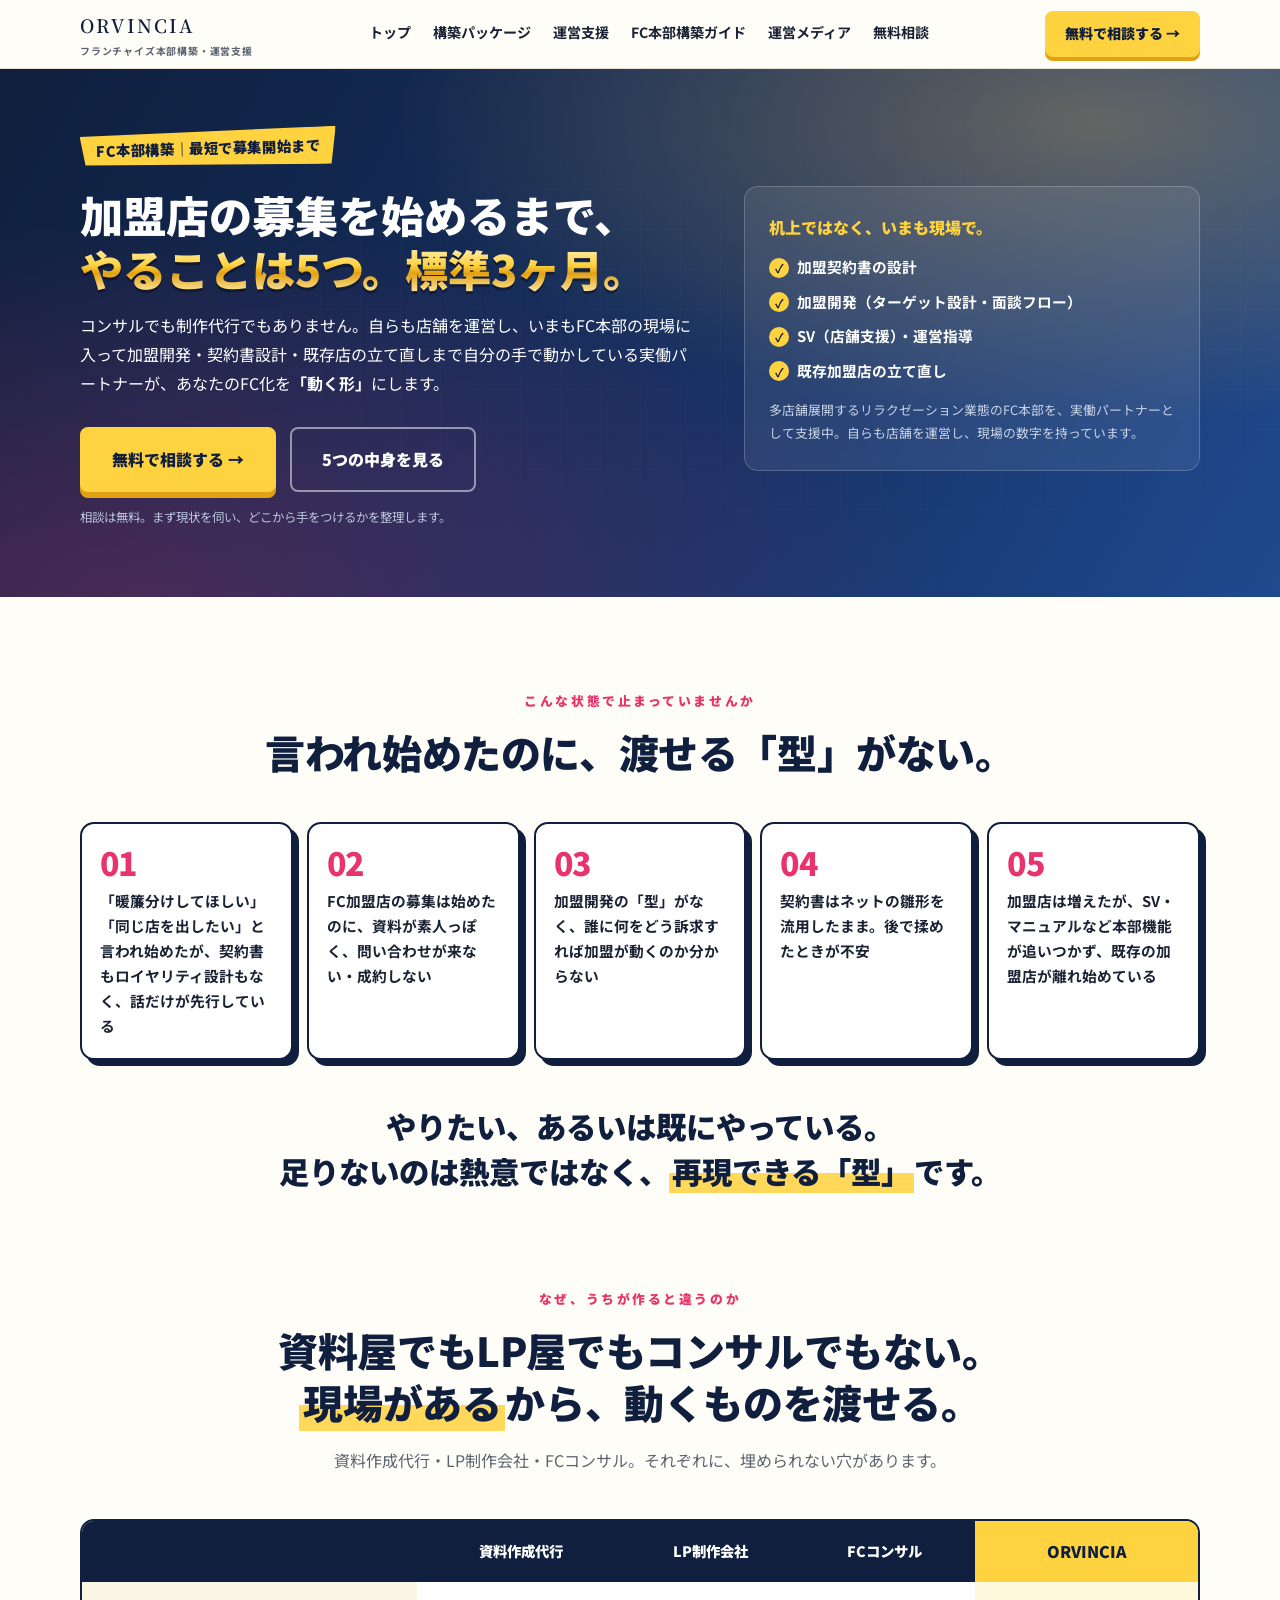
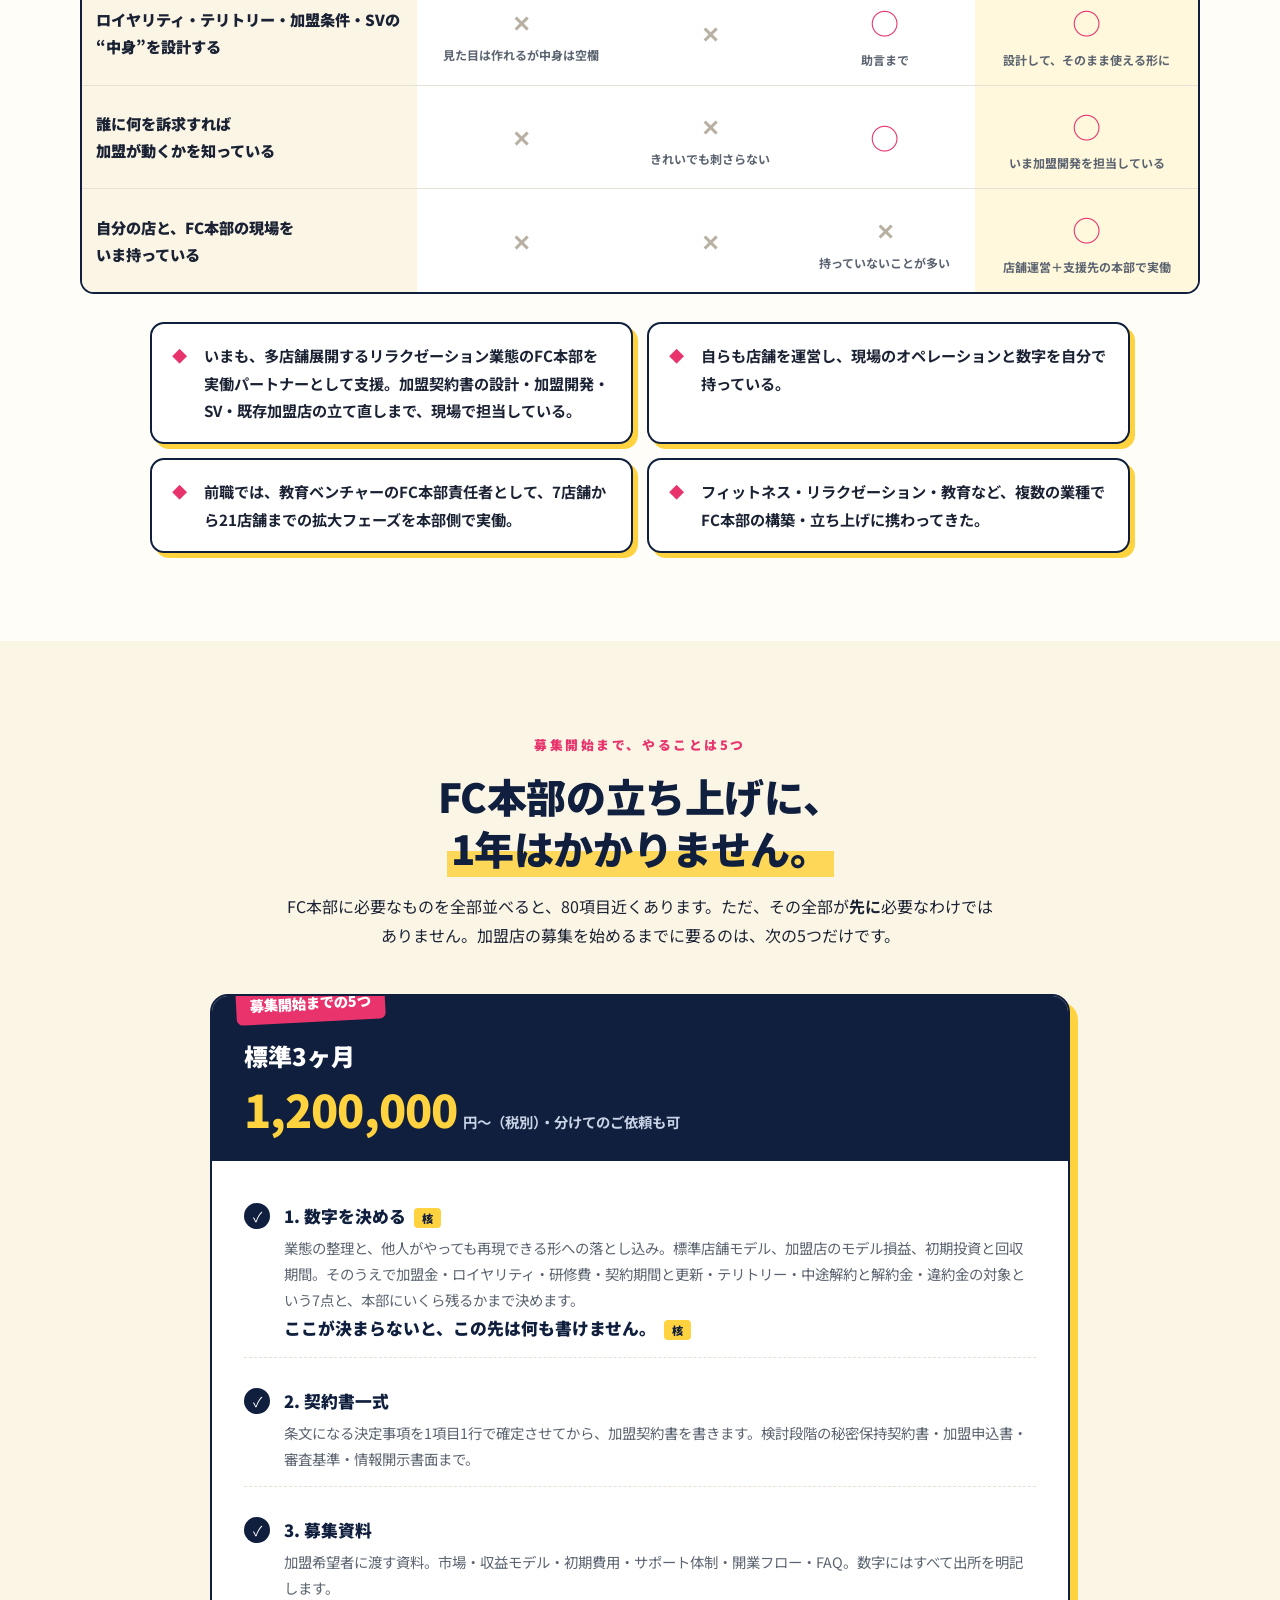
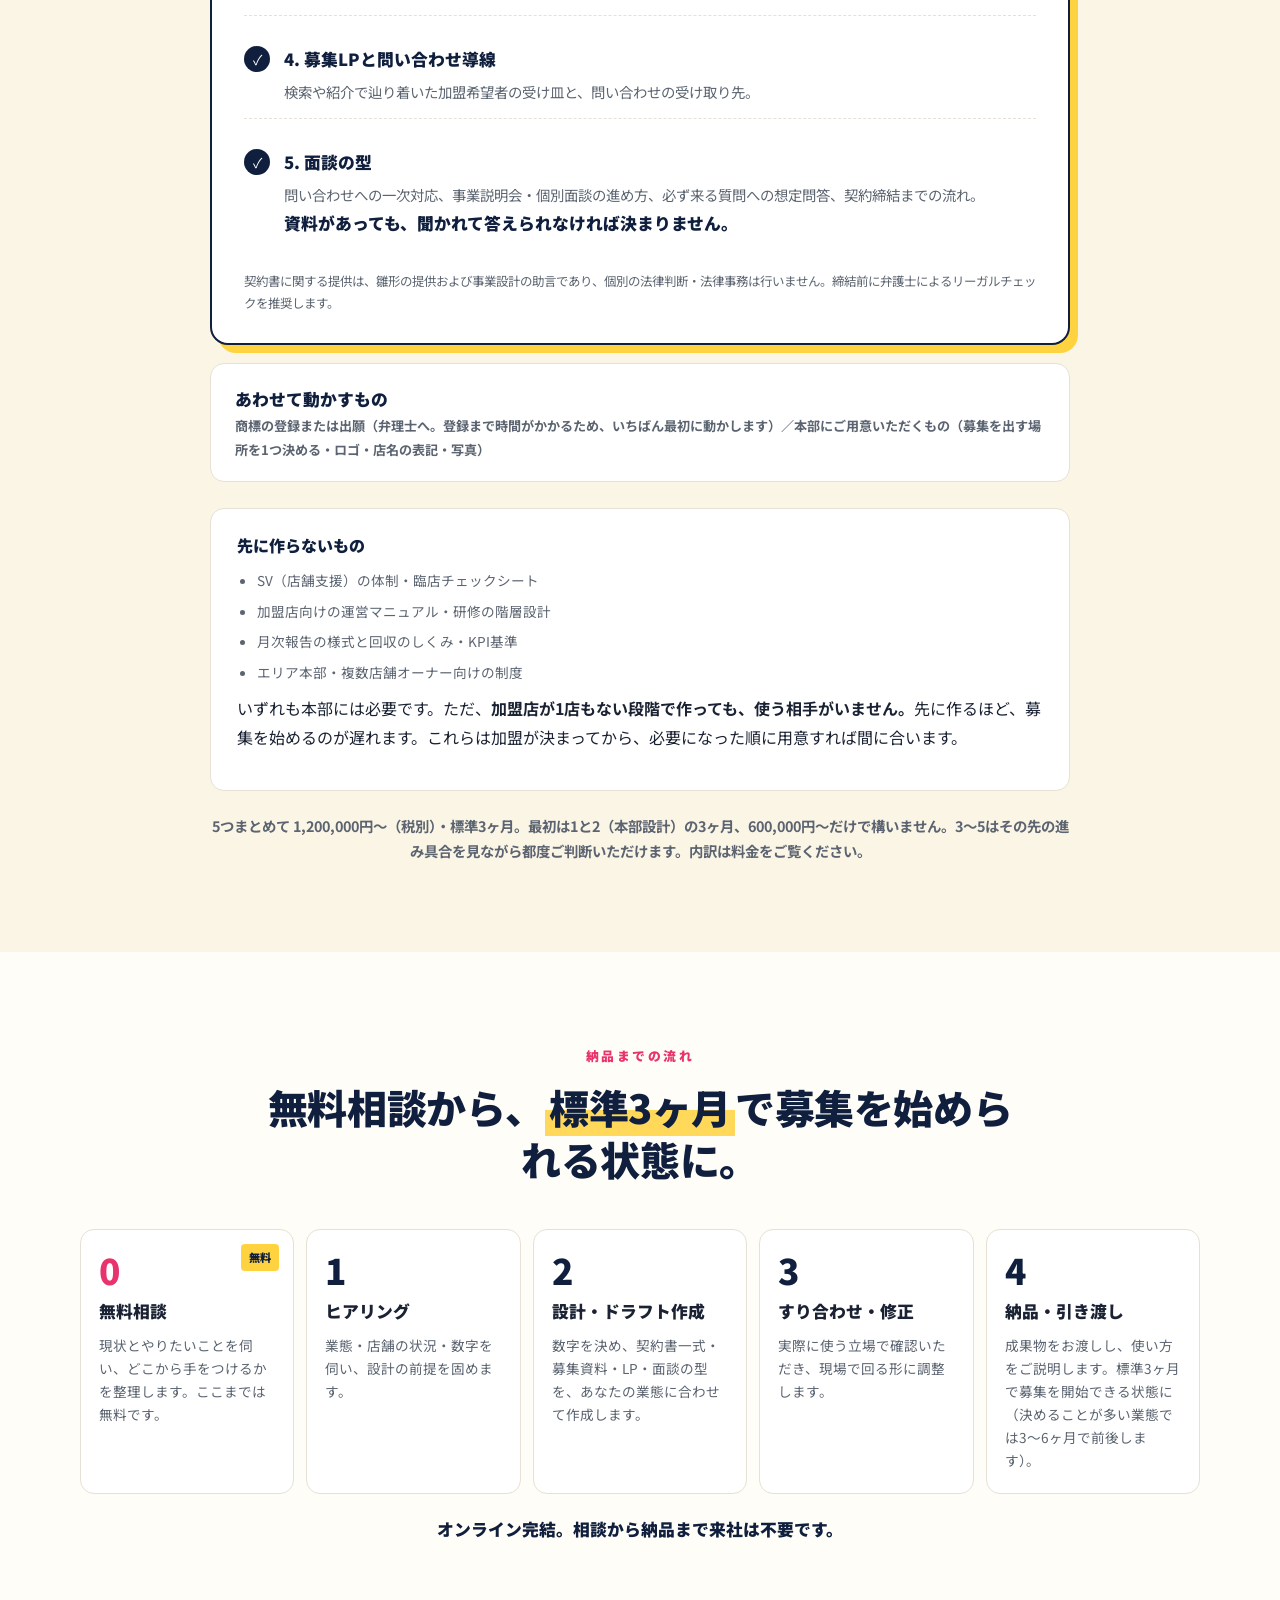
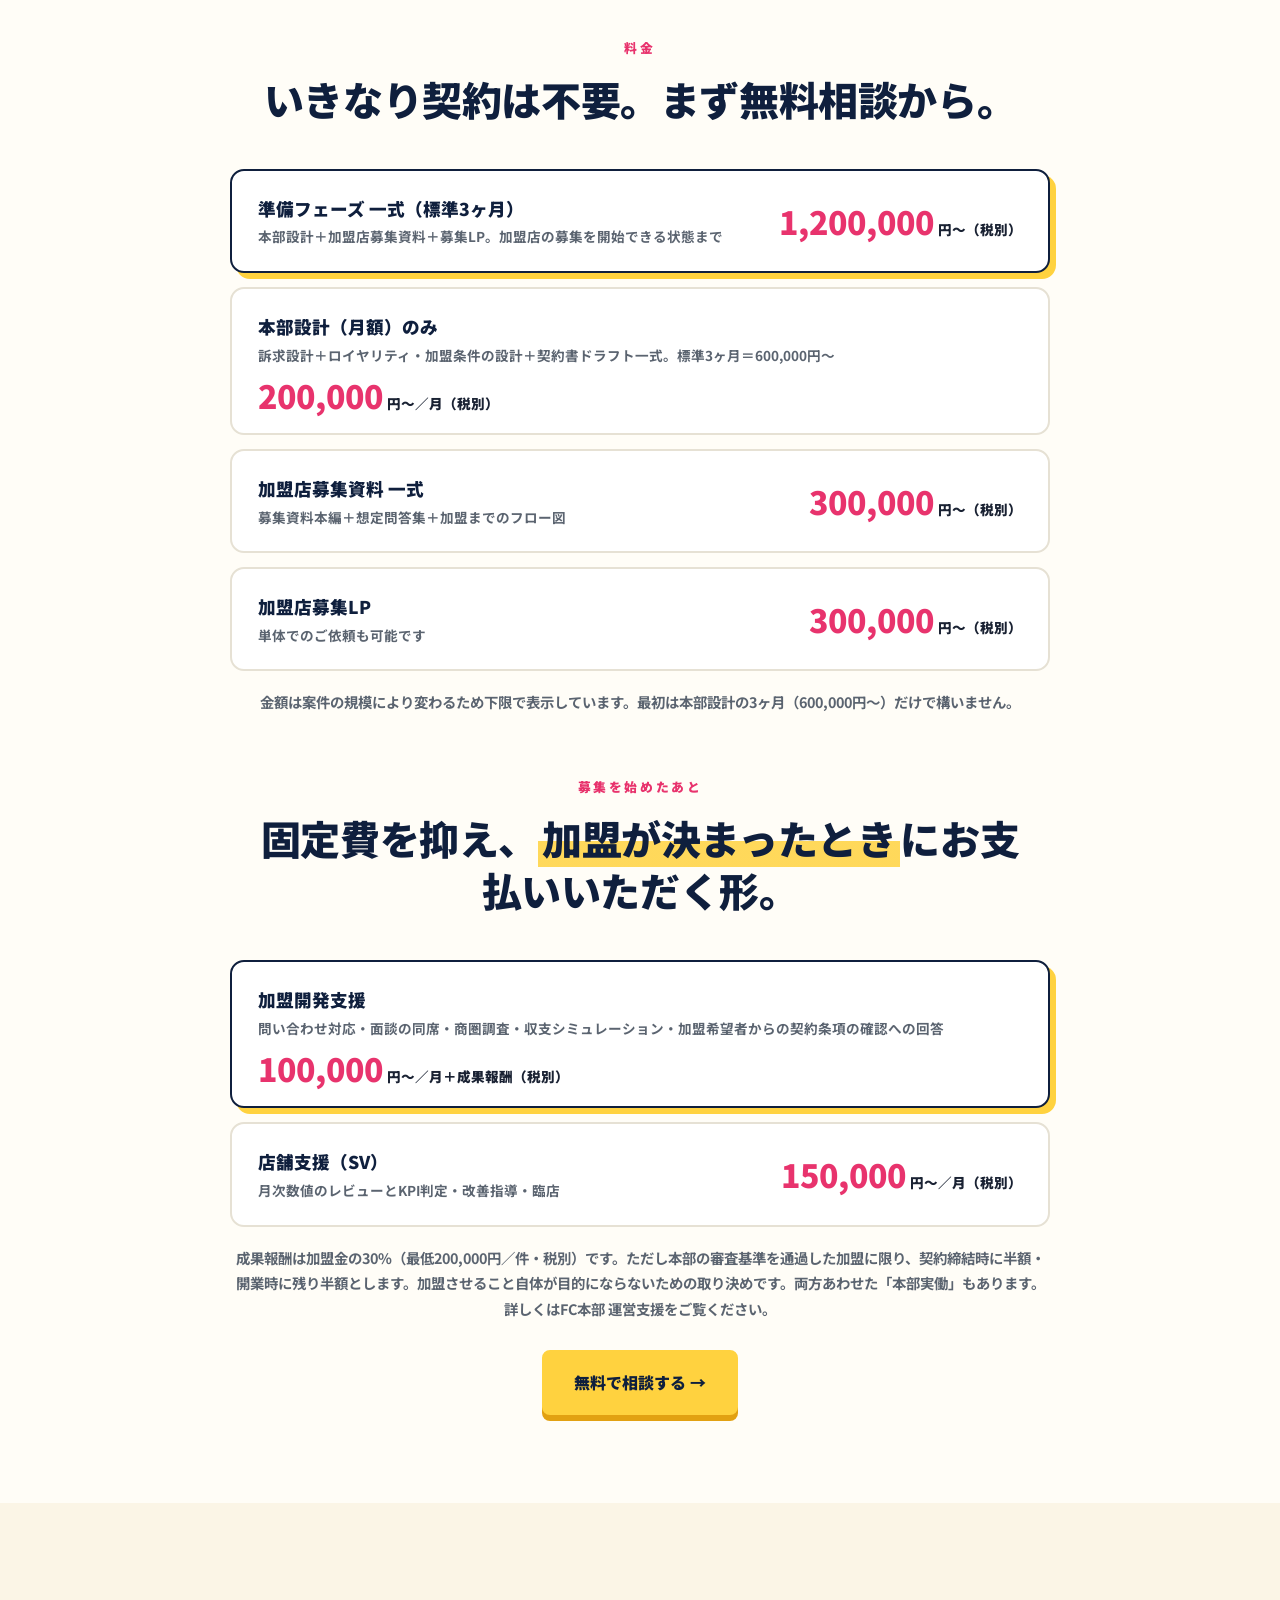
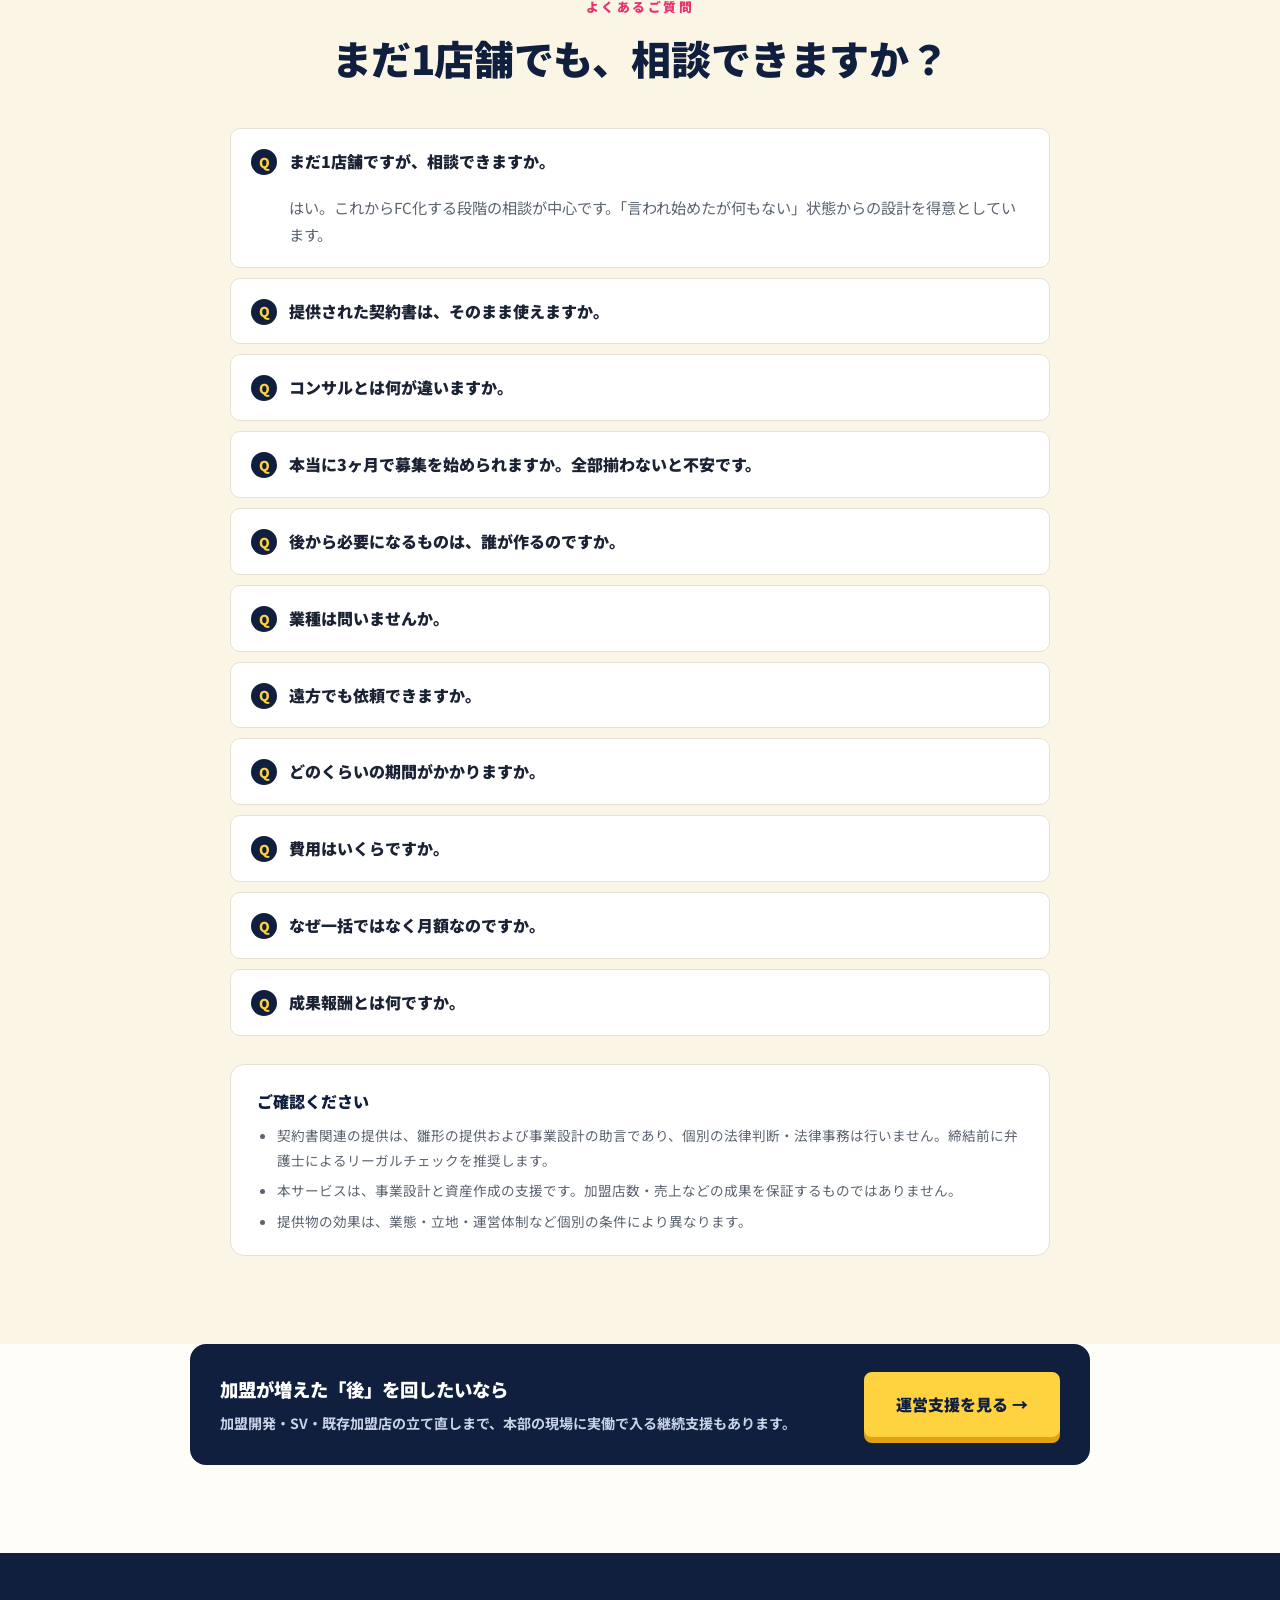
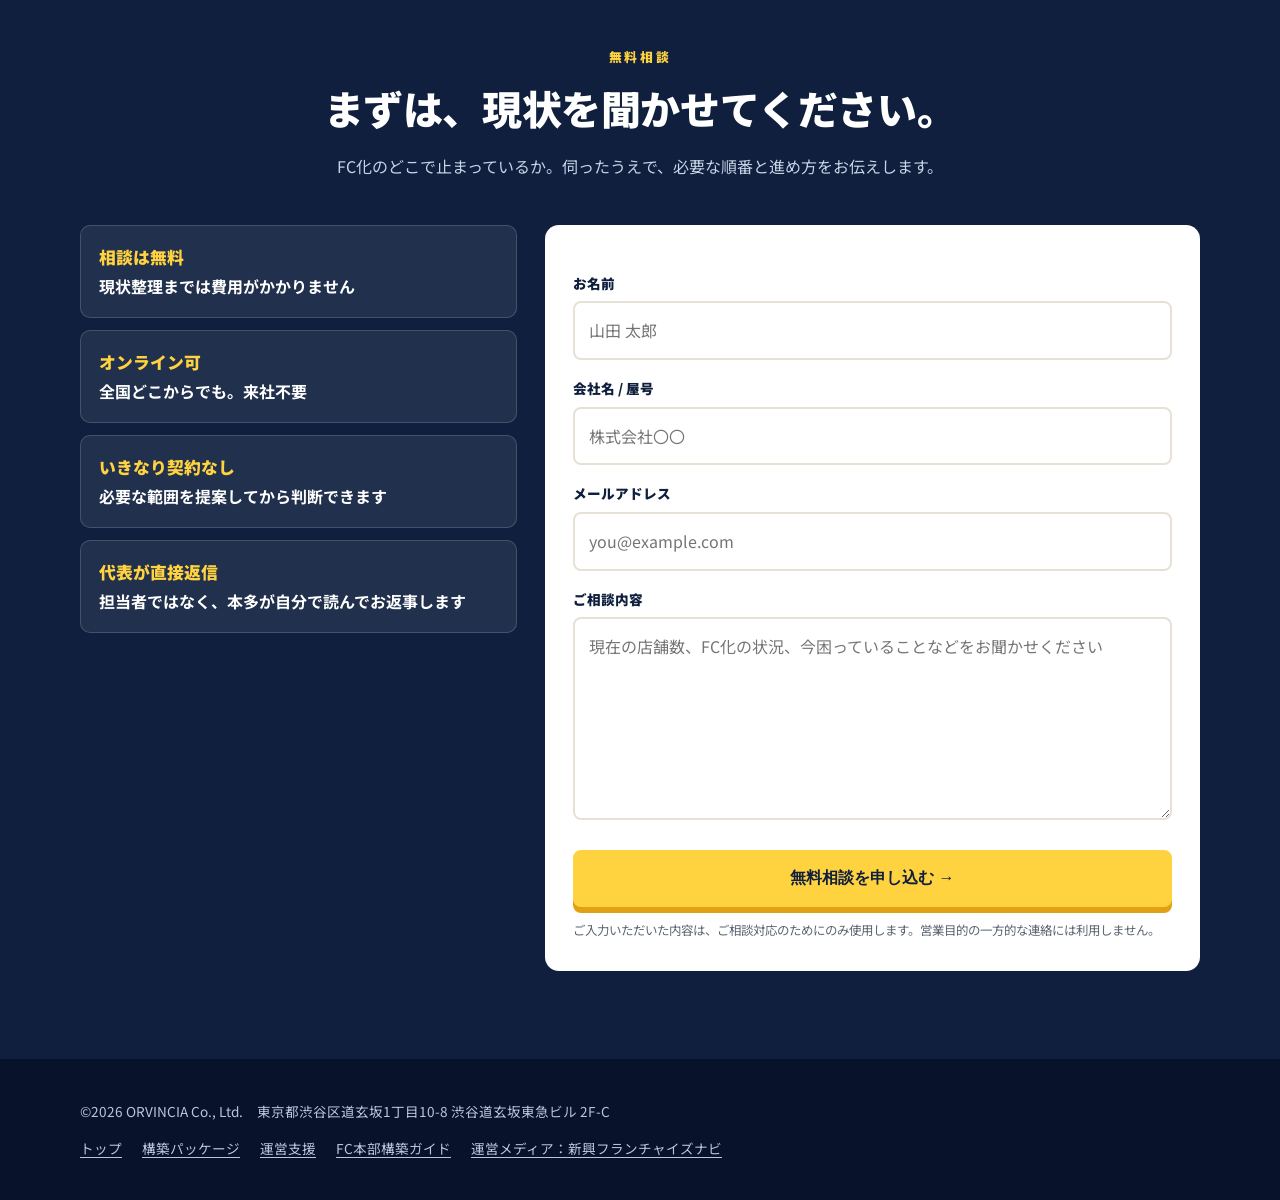
==== commit 68170aba: "前職の経歴表記を事実に合わせる（0→1構築 → 7→21店舗の拡大フェーズ） 前職の教育ベンチャーは着任時点で既に加盟店があり、FC本部も存在していた。 「FC本部の0→1構築を実務でリード」は事実と" ====
--- a/fc-package/index.html
+++ b/fc-package/index.html
@@ -97,7 +97,7 @@
     <div class="facts fade-in" style="margin-top:28px">
       <div class="f"><i>◆</i><div>いまも、多店舗展開するリラクゼーション業態のFC本部を実働パートナーとして支援。加盟契約書の設計・加盟開発・SV・既存加盟店の立て直しまで、現場で担当している。</div></div>
       <div class="f"><i>◆</i><div>自らも店舗を運営し、現場のオペレーションと数字を自分で持っている。</div></div>
-      <div class="f"><i>◆</i><div>前職では、教育ベンチャーのFC本部責任者として、FC本部の0→1構築を実務でリード。</div></div>
+      <div class="f"><i>◆</i><div>前職では、教育ベンチャーのFC本部責任者として、7店舗から21店舗までの拡大フェーズを本部側で実働。</div></div>
       <div class="f"><i>◆</i><div>フィットネス・リラクゼーション・教育など、複数の業種でFC本部の構築・立ち上げに携わってきた。</div></div>
     </div>
   </div>
